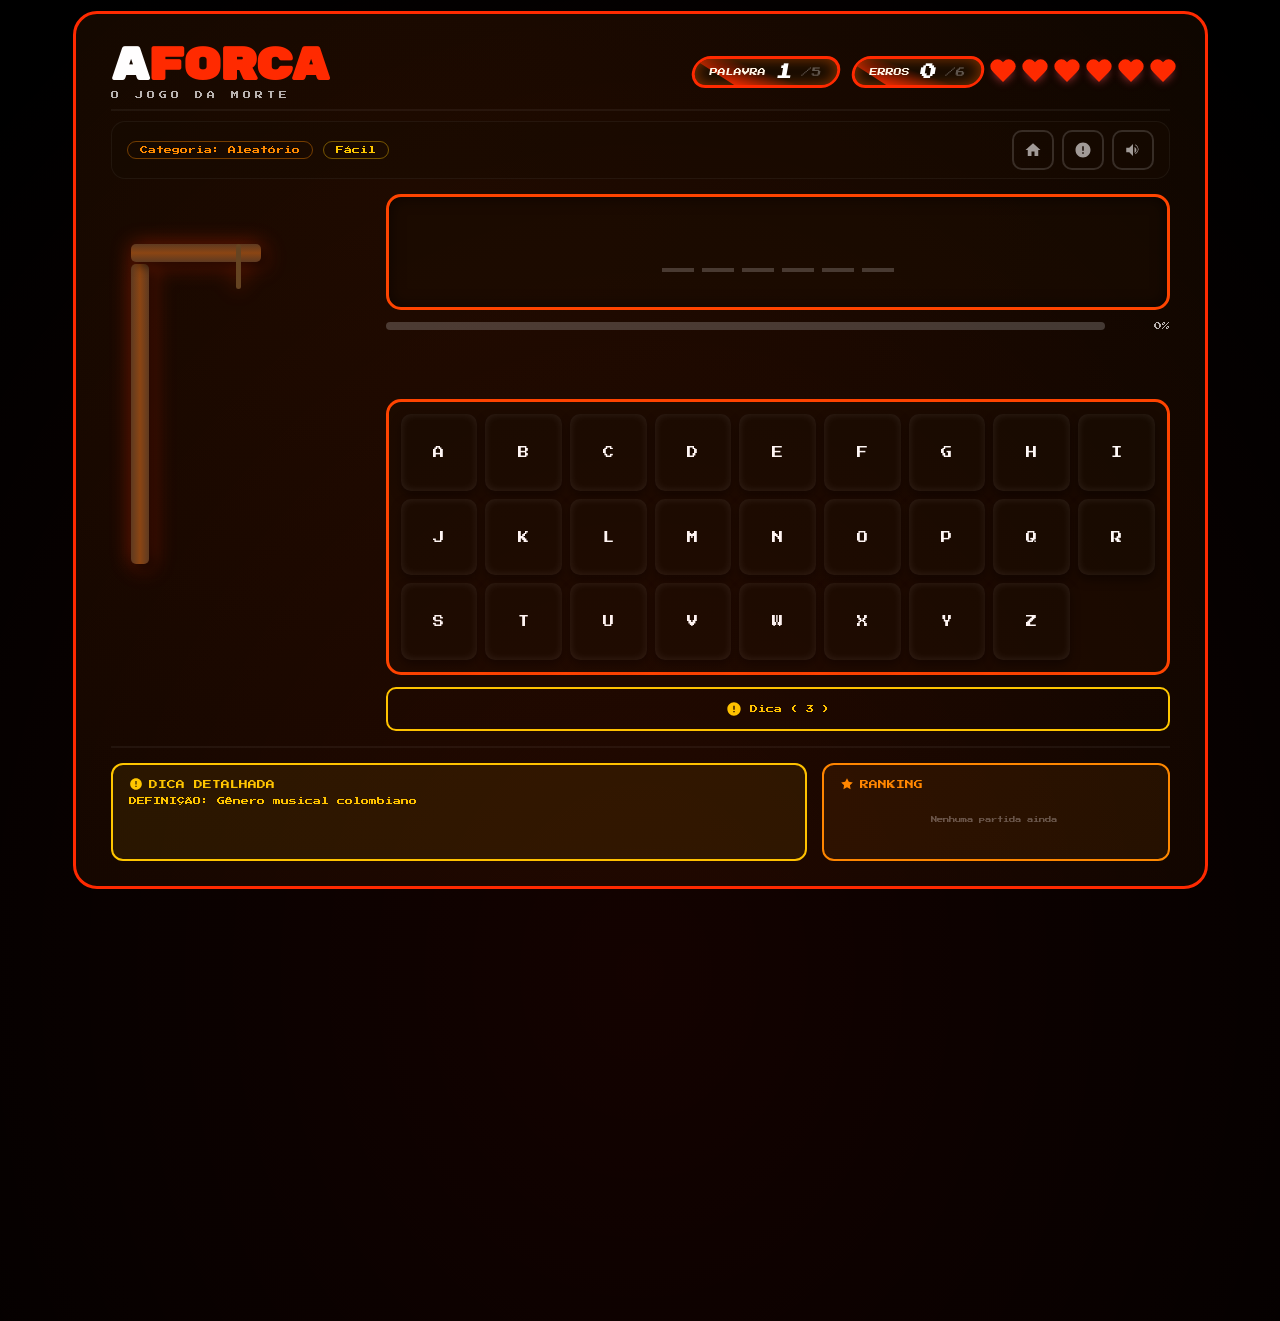
==== GameScreen.html @ 145499ef "organização de código" ====
<!DOCTYPE html>
<html lang="pt-BR">
<head>
  <meta charset="UTF-8" />
  <meta name="viewport" content="width=device-width, initial-scale=1.0, maximum-scale=1.0, user-scalable=no"/>
  <title>A FORCA</title>
  <link href="https://fonts.googleapis.com/css2?family=Rubik+Mono+One&family=Press+Start+2P&display=swap" rel="stylesheet">
  <link rel="icon" type="image/png" href="/assets/carrasco.png">
  <link rel="stylesheet" href="./css/Global.css">
  <link rel="stylesheet" href="./css/GameScreen.css">
</head>
<body>

<div class="fire-background" id="fireBackground">
  <canvas class="fire-canvas" id="fireCanvas"></canvas>
  <div class="pixel-fire-overlay"></div>
</div>

<div class="app" id="appContainer">
  <div class="header-top">
    <div class="header-left">
      <div class="logo-group">
        <h1 class="game-main-title">A<span class="title-accent">FORCA</span></h1>
        <span class="game-subtitle">O JOGO DA MORTE</span>
      </div>
    </div>
    <div class="header-stats">
      <div class="timer" id="timerDisplay">⏱ 30s</div>

      <div class="stat-box">
        <span class="label">Palavra</span>
        <span class="value" id="wordCounter">1</span>
        <span style="font-size:0.6rem;color:rgba(255,255,255,0.3);">/5</span>
      </div>

      <div class="stat-box">
        <span class="label">Erros</span>
        <span class="value" id="wrongGuesses">0</span>
        <span style="font-size:0.6rem;color:rgba(255,255,255,0.3);">/6</span>
      </div>

      <div class="lives" id="heartsContainer">
        <div class="heart"></div>
        <div class="heart"></div>
        <div class="heart"></div>
        <div class="heart"></div>
        <div class="heart"></div>
        <div class="heart"></div>
      </div>

      <span class="lives-counter" id="livesCounter">❤ 6/6</span>
    </div>
  </div>

  <div class="info-bar">
    <div class="category-badge" id="categoryBadge">Categoria: Aleatório</div>
    <div class="difficulty-badge" id="difficultyBadge">Dificuldade: Fácil</div>
    <div class="info-actions">
      <button class="btn-icon btn-home" id="homeBtn" title="Voltar ao início">
        <svg viewBox="0 0 24 24"><path d="M10 20v-6h4v6h5v-8h3L12 3 2 12h3v8z"/></svg>
      </button>
      <button class="btn-icon btn-rules-header" id="rulesHeaderBtn" title="Como Jogar">
        <svg viewBox="0 0 24 24"><path d="M12 2C6.48 2 2 6.48 2 12s4.48 10 10 10 10-4.48 10-10S17.52 2 12 2zm1 15h-2v-2h2v2zm0-4h-2V7h2v6z"/></svg>
      </button>
      <button class="btn-icon btn-mute" id="muteBtn" title="Som">
        <svg viewBox="0 0 24 24"><path d="M3 9v6h4l5 5V4L7 9H3z"/><path d="M16.5 12c0-1.77-1.02-3.29-2.5-4.03v8.05c1.48-.73 2.5-2.25 2.5-4.02z"/><path d="M19.5 12c0-3.35-1.98-6.22-4.5-7.68v1.5c2.04 1.04 3.5 3.14 3.5 5.18s-1.46 4.14-3.5 5.18v1.5c2.52-1.46 4.5-4.33 4.5-7.68z"/></svg>
      </button>
    </div>
  </div>

  <div class="main">
    <div class="hangman-container">
      <div class="gallows">
        <div class="pole"></div>
        <div class="top-beam"></div>
        <div class="rope"></div>
      </div>
      <div class="hangman-figure" id="hangmanFigure">
        <div class="head" id="headPart">
          <div class="face">
            <div class="eye left"></div>
            <div class="eye right"></div>
            <div class="mouth"></div>
          </div>
        </div>
        <div class="body" id="bodyPart"></div>
        <div class="arm left" id="armLeftPart"></div>
        <div class="arm right" id="armRightPart"></div>
        <div class="leg left" id="legLeftPart"></div>
        <div class="leg right" id="legRightPart"></div>
      </div>
    </div>

    <div class="game-panel">
      <div class="word-container">
        <div class="word-display" id="wordDisplay"></div>
      </div>

      <div class="progress-area">
        <div class="progress-bar">
          <div class="progress-fill" id="progressFill"></div>
        </div>
        <span class="progress-text" id="progressText">0%</span>
      </div>

      <div id="message" class="message"></div>

      <div class="keyboard" id="keyboard"></div>

      <div class="bottom-actions">
        <button class="btn-hint" id="hintBtn">
          <svg viewBox="0 0 24 24"><path d="M12 2C6.48 2 2 6.48 2 12s4.48 10 10 10 10-4.48 10-10S17.52 2 12 2zm1 15h-2v-2h2v2zm0-4h-2V7h2v6z"/></svg>
          Dica (<span id="hintCount">3</span>)
        </button>
        <button class="btn-restart" id="restartBtn">
          <svg viewBox="0 0 24 24"><path d="M12 4V1L8 5l4 4V6c3.31 0 6 2.69 6 6s-2.69 6-6 6-6-2.69-6-6H4c0 4.42 3.58 8 8 8s8-3.58 8-8-3.58-8-8-8z"/></svg>
          Jogar Novamente
        </button>
      </div>
    </div>
  </div>

  <div class="game-footer">
    <div class="hint-container">
      <div class="hint-label">
        <svg viewBox="0 0 24 24"><path d="M12 2C6.48 2 2 6.48 2 12s4.48 10 10 10 10-4.48 10-10S17.52 2 12 2zm1 15h-2v-2h2v2zm0-4h-2V7h2v6z"/></svg>
        Dica Detalhada
      </div>
      <div class="hint"><span id="hintText">Carregando...</span></div>
    </div>
    <div class="ranking">
      <div class="ranking-label">
        <svg viewBox="0 0 24 24"><path d="M12 2l3.09 6.26L22 9.27l-5 4.87 1.18 6.88L12 17.77l-6.18 3.25L7 14.14 2 9.27l6.91-1.01L12 2z"/></svg>
        Ranking
      </div>
      <div class="ranking-list" id="rankingList">
        <div class="rank-empty">Nenhuma partida ainda</div>
      </div>
    </div>
  </div>
</div>

<div class="rules-modal-overlay" id="rulesModal" style="display:none;">
  <div class="rules-modal-content">
    <button class="rules-close" id="rulesCloseBtn">✕</button>
    <h2>COMO JOGAR</h2>
    <ul>
      <li><strong>Objetivo:</strong> Descubra a palavra antes de ser enforcado!</li>
      <li><strong>Como jogar:</strong> Clique nas letras para tentar adivinhar.</li>
      <li><strong>Erros:</strong> A cada erro, uma parte do corpo é desenhada na forca.</li>
      <li><strong>Dicas:</strong> Use as dicas para revelar letras aleatórias.</li>
      <li><strong>Dificuldade:</strong> Fácil (6 vidas), Médio (6 vidas), Difícil (3 vidas + 30s).</li>
      <li><strong>Categorias:</strong> Selecione o tema das palavras.</li>
      <li><strong>Boa sorte!</strong></li>
    </ul>
  </div>
</div>

<script src="/js/script.js"></script>

</body>
</html>
---- css/Global.css ----
:root {
  --primary: #ff2a00;
  --secondary: #ff8c00;
  --accent: #ff4500;
  --dark: #120a01;
  --light: #fff5e6;
  --success: #00ff7f;
  --error: #ff0033;
  --warning: #ffcc00;
}

* {
  margin: 0;
  padding: 0;
  box-sizing: border-box;
}

body {
  font-family: 'Press Start 2P', cursive;
  background: #000;
  color: #fff;
  display: flex;
  justify-content: center;
  align-items: center;
  padding: 10px;
  min-height: 100vh;
}

body::-webkit-scrollbar {
  display: none;
}

.fire-background {
  position: fixed;
  top: 0;
  left: 0;
  width: 100%;
  height: 100%;
  background: #000;
  z-index: -2;
  overflow: hidden;
}

.fire-canvas {
  position: absolute;
  top: 0;
  left: 0;
  width: 105%;
  height: 100%;
  image-rendering: pixelated;
  opacity: 0.9;
}

.pixel-fire-overlay {
  position: absolute;
  top: 0;
  left: 0;
  width: 100%;
  height: 100%;
  background: radial-gradient(ellipse at center, rgba(255, 60, 0, 0.2) 0%, rgba(0, 0, 0, 0) 70%);
  z-index: -1;
  animation: fire-flicker 2s infinite alternate;
}

@keyframes fire-flicker {
  0%,
  100% {
    opacity: 0.8;
    transform: scale(1);
  }
  50% {
    opacity: 1;
    transform: scale(1.02);
  }
}

.rules-modal-overlay {
  position: fixed;
  top: 0;
  left: 0;
  width: 100%;
  height: 100%;
  display: none;
  justify-content: center;
  align-items: center;
  z-index: 10000;
  backdrop-filter: blur(5px);
}

.rules-modal-content {
  background: radial-gradient(ellipse at 30% 20%, #1a0a00, #0a0500);
  border: 3px solid var(--secondary);
  border-radius: 20px;
  padding: 30px 20px;
  max-width: 500px;
  width: 90%;
  box-shadow: 0 0 60px rgba(255, 140, 0, 0.3);
  position: relative;
}

.rules-close {
  position: absolute;
  top: 12px;
  right: 18px;
  background: transparent;
  border: none;
  color: rgba(255, 255, 255, 0.6);
  font-size: 1.5rem;
  cursor: pointer;
  transition: all 0.3s;
  font-family: 'Press Start 2P', cursive;
}

.rules-close:hover {
  color: var(--primary);
  transform: rotate(90deg);
}

.rules-modal-content h2 {
  font-family: 'Rubik Mono One', sans-serif;
  font-size: 1.5rem;
  color: var(--secondary);
  text-shadow: 0 0 20px var(--secondary);
  text-align: center;
  margin-bottom: 20px;
}

.rules-modal-content ul {
  list-style: none;
  padding: 0;
  text-align: left;
}

.rules-modal-content ul li {
  font-family: 'Press Start 2P', cursive;
  font-size: 0.5rem;
  color: rgba(255, 255, 255, 0.7);
  padding: 8px 0;
  border-bottom: 1px solid rgba(255, 255, 255, 0.04);
  line-height: 1.6;
}

.rules-modal-content ul li strong {
  color: var(--warning);
}

.toast-notification {
  position: fixed;
  bottom: 30px;
  left: 50%;
  transform: translateX(-50%) translateY(100px);
  background: rgba(20, 10, 0, 0.95);
  border: 2px solid var(--warning);
  border-radius: 14px;
  padding: 14px 28px;
  color: #fff;
  font-family: 'Press Start 2P', cursive;
  font-size: 0.55rem;
  text-align: center;
  box-shadow: 0 0 40px rgba(255, 200, 0, 0.3);
  z-index: 99999;
  opacity: 0;
  transition: all 0.5s cubic-bezier(0.34, 1.56, 0.64, 1);
  max-width: 90%;
  pointer-events: none;
}

.toast-notification.show {
  opacity: 1;
  transform: translateX(-50%) translateY(0);
}

.toast-notification .toast-icon {
  font-size: 1.2rem;
  margin-right: 10px;
}

.toast-notification .toast-close {
  position: absolute;
  top: 8px;
  right: 12px;
  background: transparent;
  border: none;
  color: rgba(255, 255, 255, 0.3);
  font-size: 1rem;
  cursor: pointer;
  pointer-events: all;
}

.toast-notification .toast-close:hover {
  color: #fff;
}

@media (min-width: 769px) {
  body {
    overflow: hidden;
    height: 100vh;
  }
}

@media (max-width: 768px) {
  body {
    padding: 0;
    display: block;
    min-height: 100dvh;
    overflow: hidden;
  }
  .fire-background,
  .fire-canvas,
  .pixel-fire-overlay {
    display: none !important;
  }
}

@media (max-width: 600px) {
  .rules-modal-content {
    padding: 25px;
  }
  .rules-modal-content h2 {
    font-size: 1.2rem;
  }
  .rules-modal-content ul li {
    font-size: 0.5rem;
    padding: 6px 0;
  }
}
---- css/GameScreen.css ----
.fire-background {
  display: none;
}

.fire-background.active {
  display: block;
}

.shake-screen {
  animation: screen-shake 0.5s ease;
}

@keyframes screen-shake {
  0%,
  100% {
    transform: translateX(0) translateY(0);
  }
  10% {
    transform: translateX(-10px) translateY(-5px);
  }
  20% {
    transform: translateX(10px) translateY(5px);
  }
  30% {
    transform: translateX(-10px) translateY(-5px);
  }
  40% {
    transform: translateX(10px) translateY(5px);
  }
  50% {
    transform: translateX(-5px) translateY(-3px);
  }
  60% {
    transform: translateX(5px) translateY(3px);
  }
  70% {
    transform: translateX(-5px) translateY(-3px);
  }
  80% {
    transform: translateX(5px) translateY(3px);
  }
  90% {
    transform: translateX(-3px) translateY(-2px);
  }
}

.confetti-container {
  position: fixed;
  top: 0;
  left: 0;
  width: 100%;
  height: 100%;
  pointer-events: none;
  z-index: 9998;
  overflow: hidden;
}

.confetti-piece {
  position: absolute;
  width: 10px;
  height: 10px;
  top: -20px;
  animation: confetti-fall linear forwards;
}

@keyframes confetti-fall {
  0% {
    transform: translateY(0) rotate(0deg);
    opacity: 1;
  }
  100% {
    transform: translateY(110vh) rotate(720deg);
    opacity: 0;
  }
}

.app {
  width: 100%;
  max-width: 1135px;
  background: radial-gradient(ellipse at 30% 20%, #1a0a00, #0a0500);
  border-radius: 24px;
  padding: 30px 35px 25px;
  border: 3px solid var(--primary);
  backdrop-filter: blur(2px);
  z-index: 10;
  transition: all 0.3s;
  position: relative;
}

.app::before {
  content: '';
  position: absolute;
  top: -50%;
  left: -50%;
  width: 200%;
  height: 200%;
  background: radial-gradient(ellipse at 50% 80%, rgba(255, 30, 0, 0.08) 0%, transparent 60%);
  pointer-events: none;
}

.header-top {
  display: flex;
  justify-content: space-between;
  align-items: center;
  padding-bottom: 10px;
  border-bottom: 2px solid rgba(255, 255, 255, 0.05);
}

.header-left {
  display: flex;
  align-items: center;
}

.logo-group {
  display: flex;
  flex-direction: column;
  align-items: flex-start;
}

.game-main-title {
  font-family: 'Rubik Mono One', sans-serif;
  font-size: 2.8rem;
  color: #fff;
  letter-spacing: -2px;
  line-height: 1;
}

.game-main-title .title-accent {
  color: var(--primary);
}

.game-subtitle {
  font-family: 'Press Start 2P', cursive;
  font-size: 0.5rem;
  color: rgba(255, 255, 255, 0.7);
  letter-spacing: 4px;
  margin-top: 2px;
}

.header-stats {
  display: flex;
  align-items: center;
  gap: 12px;
  flex-wrap: wrap;
}

.stat-box {
  background: var(--dark);
  padding: 5px 15px;
  border-radius: 50px;
  display: flex;
  align-items: center;
  gap: 8px;
  border: 3px solid var(--primary);
  box-shadow: inset 0 0 15px rgba(255, 100, 0, 0.5);
  transform: skew(-10deg);
  position: relative;
  overflow: hidden;
}

.stat-box::before {
  content: '';
  position: absolute;
  top: -50%;
  left: -50%;
  width: 200%;
  height: 200%;
  background: linear-gradient(to bottom right, transparent, transparent, transparent, var(--primary), transparent);
  transform: rotate(30deg);
  animation: shine 2s infinite;
}

@keyframes shine {
  0% {
    left: -50%;
  }
  100% {
    left: 150%;
  }
}

.stat-box .label {
  font-size: 0.5rem;
  color: var(--light);
  text-transform: uppercase;
  z-index: 1;
}

.stat-box .value {
  font-size: 1rem;
  color: #fff;
  font-weight: 700;
  min-width: 20px;
  text-align: center;
  z-index: 1;
}

.lives {
  display: flex;
  gap: 18px;
}

.heart {
  width: 14px;
  height: 14px;
  background: var(--primary);
  transform: rotate(-45deg);
  box-shadow: 0 0 10px rgba(255, 71, 87, 0.7);
  animation: heartbeat 1.5s infinite;
  transition: all 0.3s;
  position: relative;
}

.heart.lost {
  animation: none;
  filter: grayscale(1) brightness(0.35);
  box-shadow: none;
  transform: rotate(-45deg) scale(0.7);
}

.heart::before,
.heart::after {
  content: "";
  position: absolute;
  width: 14px;
  height: 14px;
  background: inherit;
  border-radius: 50%;
  transition: all 0.3s;
}

.heart::before {
  top: -8px;
  left: 0;
}

.heart::after {
  left: 8px;
  top: 0;
}

@keyframes heartbeat {
  0% {
    transform: scale(1) rotate(-45deg);
  }
  25% {
    transform: scale(1.1) rotate(-45deg);
  }
  50% {
    transform: scale(1.2) rotate(-45deg);
  }
  75% {
    transform: scale(1.1) rotate(-45deg);
  }
  100% {
    transform: scale(1) rotate(-45deg);
  }
}

.lives-counter {
  display: none;
  font-family: 'Press Start 2P', cursive;
  font-size: 0.7rem;
  color: var(--primary);
  padding: 5px 12px;
  border: 2px solid var(--primary);
  border-radius: 50px;
  background: rgba(255, 42, 0, 0.1);
  text-shadow: 0 0 10px var(--primary);
}

.timer {
  padding: 5px 12px;
  border-radius: 50px;
  border: 2px solid var(--warning);
  font-size: 0.7rem;
  color: var(--warning);
  min-width: 60px;
  text-align: center;
  display: none;
  background: rgba(255, 200, 0, 0.05);
}

.timer.active {
  display: block;
  animation: timer-pulse 1s infinite alternate;
}

.timer.warning {
  color: var(--error);
  border-color: var(--error);
  animation: timer-pulse 0.3s infinite alternate;
}

@keyframes timer-pulse {
  0% {
    opacity: 0.7;
    transform: scale(1);
  }
  100% {
    opacity: 1;
    transform: scale(1.05);
  }
}

.info-bar {
  display: flex;
  align-items: center;
  justify-content: space-between;
  gap: 10px;
  background: rgba(20, 10, 0, 0.6);
  border-radius: 14px;
  border: 1px solid rgba(255, 255, 255, 0.05);
  flex-wrap: wrap;
  padding: 8px 15px;
  margin-top: 10px;
}

.category-badge {
  font-size: 0.5rem;
  color: var(--secondary);
  padding: 4px 12px;
  border-radius: 20px;
  border: 1px solid rgba(255, 140, 0, 0.4);
  display: inline-block;
}

.difficulty-badge {
  font-size: 0.5rem;
  color: var(--warning);
  padding: 4px 12px;
  border-radius: 20px;
  border: 1px solid rgba(255, 200, 0, 0.4);
  display: inline-block;
}

.info-actions {
  display: flex;
  align-items: center;
  gap: 8px;
  margin-left: auto;
}

.btn-icon {
  background: transparent;
  border: 2px solid rgba(255, 255, 255, 0.15);
  border-radius: 10px;
  color: rgba(255, 255, 255, 0.6);
  padding: 8px 10px;
  cursor: pointer;
  transition: all 0.3s;
  display: flex;
  align-items: center;
  justify-content: center;
  font-family: 'Press Start 2P', cursive;
  font-size: 0.5rem;
  gap: 6px;
  min-width: 40px;
  height: 40px;
}

.btn-icon:hover {
  border-color: var(--secondary);
  color: #fff;
  background: rgba(255, 140, 0, 0.05);
}

.btn-icon svg {
  width: 18px;
  height: 18px;
  fill: currentColor;
}

.btn-home:hover {
  border-color: var(--primary);
  color: var(--primary);
  background: rgba(255, 42, 0, 0.05);
}

.btn-mute:hover {
  border-color: var(--secondary);
  color: var(--secondary);
  background: rgba(255, 140, 0, 0.05);
}

.btn-rules-header:hover {
  border-color: var(--warning);
  color: var(--warning);
  background: rgba(255, 200, 0, 0.05);
}

.main {
  display: grid;
  grid-template-columns: 250px 1fr;
  gap: 25px;
  margin-top: 15px;
}

.hangman-container {
  width: 100%;
  height: 400px;
  position: relative;
  filter: drop-shadow(0 0 10px rgba(255, 50, 0, 0.4));
}

.gallows {
  position: absolute;
  width: 100%;
  height: 100%;
}

.pole {
  position: absolute;
  width: 18px;
  height: 300px;
  bottom: 30px;
  left: 20px;
  border-radius: 5px;
  box-shadow: 5px 5px 10px rgba(0, 0, 0, 0.5);
  background: linear-gradient(to right, #5e3a21, #8b4513, #5e3a21);
  z-index: 1;
}

.top-beam {
  position: absolute;
  width: 130px;
  height: 18px;
  top: 50px;
  left: 20px;
  border-radius: 5px;
  box-shadow: 5px 5px 10px rgba(0, 0, 0, 0.5);
  background: linear-gradient(to bottom, #5e3a21, #8b4513, #5e3a21);
  z-index: 1;
}

.rope {
  position: absolute;
  width: 5px;
  height: 45px;
  background: #654321;
  top: 50px;
  left: 125px;
  border-radius: 3px;
  z-index: 2;
  animation: rope-swing 3s infinite ease-in-out;
}

@keyframes rope-swing {
  0%,
  100% {
    transform: rotate(-2deg);
  }
  50% {
    transform: rotate(2deg);
  }
}

.hangman-figure {
  position: absolute;
  top: 95px;
  left: 155px;
  transform-origin: top center;
  transition: all 0.3s ease;
  z-index: 10;
}

.head {
  width: 55px;
  height: 55px;
  border-radius: 50%;
  position: relative;
  left: -50px;
  border: 4px solid #2a1a0f;
  box-shadow: inset -15px -15px 30px rgba(0, 0, 0, 0.4), 0 5px 15px rgba(0, 0, 0, 0.7);
  background: radial-gradient(circle at 30% 30%, #ffdbac, #e8c9a7, #d9b89b);
  z-index: 5;
  display: none;
}

.head.visible {
  display: block;
}

.eye {
  width: 12px;
  height: 12px;
  background: var(--dark);
  border-radius: 50%;
  position: absolute;
  top: 14px;
  box-shadow: inset -2px -2px 5px rgba(255, 255, 255, 0.2);
}

.eye.left {
  left: 10px;
}

.eye.right {
  right: 10px;
}

.mouth {
  width: 35px;
  height: 13px;
  border-bottom: 4px solid var(--dark);
  border-radius: 0 0 50% 50%;
  position: absolute;
  bottom: 12px;
  left: 50%;
  transform: translateX(-50%);
}

.mouth.dead {
  border-bottom: none;
  border-top: 4px solid var(--dark);
  border-radius: 50% 50% 0 0;
  height: 10px;
}

.body {
  width: 55px;
  height: 110px;
  position: absolute;
  left: -50px;
  border-radius: 25px 25px 15px 15px;
  border: 4px solid #2a1a0f;
  box-shadow: inset -15px -15px 30px rgba(0, 0, 0, 0.4), 0 5px 15px rgba(0, 0, 0, 0.7);
  background: linear-gradient(to bottom, #4682b4, #5f9ea0, #4682b4);
  z-index: 4;
  display: none;
}

.body.visible {
  display: block;
}

.arm {
  width: 55px;
  height: 22px;
  position: absolute;
  border: 4px solid #2a1a0f;
  border-radius: 15px;
  box-shadow: inset -10px -10px 20px rgba(0, 0, 0, 0.4), 0 5px 15px rgba(0, 0, 0, 0.7);
  background: linear-gradient(to right, #ffdbac, #e8c9a7, #ffdbac);
  z-index: 3;
  display: none;
}

.arm.visible {
  display: block;
}

.arm.left {
  left: -100px;
  transform: rotate(30deg);
  transform-origin: right center;
  animation: arm-swing-left 3s infinite ease-in-out;
}

@keyframes arm-swing-left {
  0%,
  100% {
    transform: rotate(30deg);
  }
  50% {
    transform: rotate(45deg);
  }
}

.arm.right {
  left: 0px;
  transform: rotate(-30deg);
  transform-origin: left center;
  animation: arm-swing-right 3s infinite ease-in-out;
}

@keyframes arm-swing-right {
  0%,
  100% {
    transform: rotate(-30deg);
  }
  50% {
    transform: rotate(-45deg);
  }
}

.leg {
  width: 22px;
  height: 80px;
  background: #1e90ff;
  position: absolute;
  border: 4px solid #2a1a0f;
  border-radius: 0 0 15px 15px;
  top: 155px;
  box-shadow: inset -10px -10px 20px rgba(0, 0, 0, 0.4), 0 5px 15px rgba(0, 0, 0, 0.7);
  z-index: 2;
  display: none;
}

.leg.visible {
  display: block;
}

.leg.left {
  left: -55px;
  transform: rotate(5deg);
}

.leg.right {
  left: -18px;
  transform: rotate(-5deg);
}

.game-panel {
  display: flex;
  flex-direction: column;
  gap: 12px;
}

.word-container {
  padding: 20px;
  background: rgba(20, 10, 0, 0.8);
  border-radius: 15px;
  border: 3px solid var(--accent);
  box-shadow: inset 0 0 15px rgba(0, 0, 0, 0.7);
  overflow-x: auto;
}

.word-display {
  display: flex;
  justify-content: center;
  align-items: center;
  text-transform: uppercase;
  font-size: 2rem;
  gap: 8px;
  min-height: 70px;
  flex-wrap: wrap;
}

.word-display .letter {
  display: inline-block;
  border-bottom: 4px solid rgba(255, 255, 255, 0.2);
  padding-bottom: 4px;
  min-width: 28px;
  text-align: center;
  transition: all 0.3s;
}

.word-display .letter.revealed {
  border-bottom-color: var(--primary);
  color: #fff;
}

.progress-area {
  display: flex;
  align-items: center;
  gap: 15px;
}

.progress-bar {
  flex: 1;
  height: 8px;
  background: rgba(255, 255, 255, 0.2);
  border-radius: 10px;
  overflow: hidden;
  position: relative;
}

.progress-fill {
  height: 100%;
  background: linear-gradient(to right, var(--primary), var(--secondary), var(--warning));
  border-radius: 10px;
  transition: width 0.5s ease;
  width: 0%;
  box-shadow: 0 0 20px rgba(255, 100, 0, 0.5);
}

.progress-text {
  font-size: 0.5rem;
  color: rgba(255, 255, 255, 0.7);
  min-width: 50px;
  text-align: right;
}

.message {
  font-size: 0.7rem;
  padding: 10px;
  border-radius: 12px;
  text-align: center;
  opacity: 0;
  transition: all 0.5s ease;
  text-transform: uppercase;
  letter-spacing: 2px;
  min-height: 45px;
  display: flex;
  align-items: center;
  justify-content: center;
}

.message.show {
  opacity: 1;
}

.message.success {
  color: var(--success);
  background: rgba(0, 20, 0, 0.8);
  border: 2px solid var(--success);
  text-shadow: 0 0 10px var(--success);
}

.message.error {
  color: var(--error);
  background: rgba(20, 0, 0, 0.8);
  border: 2px solid var(--error);
  text-shadow: 0 0 10px var(--error);
}

.message.info {
  color: var(--warning);
  background: rgba(20, 20, 0, 0.8);
  border: 2px solid var(--warning);
  text-shadow: 0 0 10px var(--warning);
}

.message.timer {
  color: var(--error);
  background: rgba(255, 0, 50, 0.15);
  border: 2px solid var(--error);
  animation: timer-pulse 0.3s infinite alternate;
}

.keyboard {
  display: grid;
  grid-template-columns: repeat(9, 1fr);
  gap: 8px;
  padding: 12px;
  background: rgba(20, 10, 0, 0.8);
  border-radius: 15px;
  border: 3px solid var(--accent);
}

.key-btn {
  aspect-ratio: 1;
  background: var(--dark);
  color: #fff;
  border: none;
  border-radius: 10px;
  font-family: 'Press Start 2P', cursive;
  font-size: 0.7rem;
  cursor: pointer;
  box-shadow: 0 5px 10px rgba(0, 0, 0, 0.5), inset 0 0 8px rgba(255, 255, 255, 0.1);
  transition: all 0.3s;
  text-transform: uppercase;
}

.key-btn:hover:not(:disabled) {
  background: var(--primary);
  transform: translateY(-3px) scale(1.05);
  box-shadow: 0 10px 20px rgba(0, 0, 0, 0.6);
}

.key-btn:disabled {
  opacity: 0.3;
  cursor: not-allowed;
  transform: none !important;
}

.key-btn.correct {
  background: var(--success);
  color: #000;
  box-shadow: 0 0 15px var(--success);
}

.key-btn.wrong {
  background: var(--error);
  box-shadow: 0 0 15px var(--error);
  animation: shake 0.5s;
}

@keyframes shake {
  0%,
  100% {
    transform: translateX(0);
  }
  25% {
    transform: translateX(-8px);
  }
  75% {
    transform: translateX(8px);
  }
}

.bottom-actions {
  display: flex;
  gap: 10px;
  flex-wrap: wrap;
}

.btn-hint {
  padding: 12px 20px;
  background: transparent;
  border: 2px solid var(--warning);
  color: var(--warning);
  border-radius: 10px;
  font-family: 'Press Start 2P', cursive;
  font-size: 0.5rem;
  cursor: pointer;
  transition: all 0.3s;
  flex: 1;
  display: flex;
  align-items: center;
  justify-content: center;
  gap: 8px;
}

.btn-hint:hover:not(:disabled) {
  background: var(--warning);
  color: #000;
  box-shadow: 0 0 20px var(--warning);
}

.btn-hint:disabled {
  opacity: 0.3;
  cursor: not-allowed;
}

.btn-hint svg {
  width: 16px;
  height: 16px;
  fill: currentColor;
}

.btn-restart {
  padding: 12px 20px;
  background: linear-gradient(to right, var(--accent), var(--primary));
  color: #fff;
  border: none;
  border-radius: 10px;
  font-family: 'Press Start 2P', cursive;
  font-size: 0.5rem;
  cursor: pointer;
  transition: all 0.3s;
  flex: 1;
  display: none;
  align-items: center;
  justify-content: center;
  gap: 8px;
}

.btn-restart.show {
  display: flex;
}

.btn-restart:hover {
  transform: scale(1.05);
  box-shadow: 0 0 30px rgba(255, 69, 0, 0.7);
}

.btn-restart svg {
  width: 16px;
  height: 16px;
  fill: currentColor;
  animation: spin 1.5s infinite linear;
}

@keyframes spin {
  0% {
    transform: rotate(0deg);
  }
  100% {
    transform: rotate(360deg);
  }
}

.game-footer {
  display: grid;
  grid-template-columns: 2fr 1fr;
  gap: 15px;
  margin-top: 15px;
  padding-top: 15px;
  border-top: 2px solid rgba(255, 255, 255, 0.05);
}

.hint-container {
  padding: 12px 16px;
  border-radius: 12px;
  border: 2px solid var(--warning);
  background: rgba(255, 200, 0, 0.08);
}

.hint-label {
  font-size: 0.55rem;
  color: var(--warning);
  text-transform: uppercase;
  margin-bottom: 4px;
  display: flex;
  align-items: center;
  gap: 6px;
}

.hint-label svg {
  width: 14px;
  height: 14px;
  fill: var(--warning);
}

.hint {
  font-size: 0.5rem;
  color: var(--light);
  line-height: 1.6;
}

.hint span {
  color: var(--warning);
}

.ranking {
  padding: 12px 16px;
  border-radius: 12px;
  border: 2px solid var(--secondary);
  background: rgba(255, 140, 0, 0.08);
  max-height: 200px;
  display: flex;
  flex-direction: column;
}

.ranking-label {
  font-size: 0.55rem;
  color: var(--secondary);
  text-transform: uppercase;
  margin-bottom: 4px;
  display: flex;
  align-items: center;
  gap: 6px;
  flex-shrink: 0;
}

.ranking-label svg {
  width: 14px;
  height: 14px;
  fill: var(--secondary);
}

.ranking-list {
  font-size: 0.5rem;
  color: rgba(255, 255, 255, 0.8);
  line-height: 1.8;
  overflow-y: auto;
  overflow-x: hidden;
  flex: 1;
  max-height: 75px;
  padding-right: 4px;
}

.ranking-list::-webkit-scrollbar {
  width: 4px;
}

.ranking-list::-webkit-scrollbar-track {
  background: rgba(255, 255, 255, 0.05);
  border-radius: 10px;
}

.ranking-list::-webkit-scrollbar-thumb {
  background: var(--secondary);
  border-radius: 10px;
}

.ranking-list::-webkit-scrollbar-thumb:hover {
  background: var(--primary);
}

.ranking-list .rank-item {
  display: flex;
  justify-content: space-between;
  padding: 4px 0;
  border-bottom: 1px solid rgba(255, 255, 255, 0.05);
  gap: 8px;
  align-items: center;
}

.ranking-list .rank-item .pos {
  color: var(--secondary);
  min-width: 25px;
  font-size: 0.55rem;
}

.ranking-list .rank-item .score {
  color: var(--warning);
  font-weight: bold;
}

.ranking-list .rank-item .date {
  font-size: 0.5rem;
  color: rgba(255, 255, 255, 0.7);
  margin-left: auto;
}

.rank-empty {
  color: rgba(255, 255, 255, 0.3);
  font-size: 0.4rem;
  text-align: center;
  padding: 20px 0;
}

@media (max-width: 900px) {
  .main {
    grid-template-columns: 1fr;
    gap: 15px;
  }
  .hangman-container {
    height: 300px;
  }
  .keyboard {
    grid-template-columns: repeat(7, 1fr);
  }
  .game-footer {
    grid-template-columns: 1fr;
  }
  .header-top {
    flex-wrap: wrap;
    gap: 10px;
  }
  .header-stats {
    flex-wrap: wrap;
    justify-content: flex-end;
  }
  .info-bar {
    flex-wrap: wrap;
    justify-content: center;
  }
  .info-actions {
    margin-left: 0;
  }
}

@media (max-width: 768px) {
  body {
    overflow: hidden;
    height: 100dvh;
  }
  .app {
    max-width: 100%;
    width: 100%;
    min-height: 100dvh;
    border-radius: 0;
    border: none;
    padding: 12px 14px;
    display: flex;
    flex-direction: column;
    overflow-y: auto;
  }
}

@media (max-width: 600px) {
  .app {
    padding: 10px;
  }
  .header-top {
    flex-direction: column;
    align-items: center;
    gap: 10px;
    padding-bottom: 8px;
  }
  .header-left {
    justify-content: center;
  }
  .logo-group {
    align-items: center;
  }
  .header-stats {
    display: grid;
    grid-template-columns: 1fr 1fr;
    gap: 8px;
    width: 100%;
  }
  .header-stats .stat-box {
    width: 100%;
    justify-content: center;
  }
  .header-stats .timer {
    display: none;
  }
  .header-stats .timer.active {
    display: flex;
    align-items: center;
    justify-content: center;
    width: 100%;
  }
  .header-stats .lives-counter {
    display: flex;
    align-items: center;
    justify-content: center;
    width: 100%;
  }
  .game-main-title {
    font-size: 2rem;
  }
  .game-subtitle {
    font-size: 0.4rem;
  }
  .lives {
    display: none !important;
  }
  .hangman-container {
    height: 230px;
  }
  .pole {
    height: 165px;
    bottom: 30px;
  }
  .top-beam {
    top: 50px;
    width: 110px;
  }
  .rope {
    top: 50px;
    left: 105px;
    height: 35px;
  }
  .hangman-figure {
    transform: scale(0.7);
    top: 75px;
    left: 130px;
  }
  .word-display {
    font-size: 1.4rem;
    gap: 5px;
  }
  .word-display .letter {
    min-width: 22px;
    border-bottom-width: 3px;
  }
  .keyboard {
    grid-template-columns: repeat(6, 1fr);
    gap: 5px;
    padding: 8px;
  }
  .key-btn {
    font-size: 0.5rem;
    border-radius: 6px;
  }
  .bottom-actions {
    flex-direction: column;
  }
  .btn-icon {
    padding: 6px 8px;
    min-width: 35px;
    height: 35px;
  }
  .btn-icon svg {
    width: 16px;
    height: 16px;
  }
  .timer {
    font-size: 0.5rem;
    padding: 3px 10px;
  }
  .info-bar {
    align-items: center;
    gap: 8px;
    padding: 8px 12px;
  }
  .info-actions {
    width: 100%;
    justify-content: center;
  }
}

@media (max-width: 400px) {
  .game-main-title {
    font-size: 2rem;
  }
  .hangman-figure {
    transform: scale(0.5);
    top: 65px;
    left: 110px;
  }
  .word-display {
    font-size: 1rem;
    gap: 3px;
  }
  .word-display .letter {
    min-width: 16px;
    border-bottom-width: 2px;
  }
  .keyboard {
    grid-template-columns: repeat(5, 1fr);
    gap: 4px;
  }
  .key-btn {
    font-size: 0.4rem;
    border-radius: 4px;
  }
  .stat-box .label {
    font-size: 0.4rem;
  }
  .stat-box .value {
    font-size: 0.7rem;
  }
  .lives-counter {
    font-size: 0.55rem;
    padding: 4px 8px;
  }
}

@media (max-height: 500px) and (orientation: landscape) {
  .app {
    padding: 12px 20px;
  }
  .hangman-container {
    height: 180px;
  }
  .hangman-figure {
    transform: scale(0.45);
    top: 50px;
    left: 90px;
  }
  .main {
    grid-template-columns: 180px 1fr;
    gap: 10px;
  }
  .word-display {
    font-size: 1rem;
    min-height: 40px;
  }
  .keyboard {
    grid-template-columns: repeat(9, 1fr);
    gap: 4px;
    padding: 5px;
  }
  .key-btn {
    font-size: 0.4rem;
    border-radius: 4px;
  }
  .header-top {
    flex-direction: row;
    gap: 8px;
    margin-bottom: 8px;
    padding-bottom: 8px;
  }
  .game-main-title {
    font-size: 1.5rem;
  }
  .game-subtitle {
    font-size: 0.35rem;
  }
  .header-stats {
    gap: 6px;
  }
  .stat-box {
    padding: 3px 10px;
  }
  .stat-box .label {
    font-size: 0.35rem;
  }
  .stat-box .value {
    font-size: 0.6rem;
  }
  .lives {
    gap: 3px;
  }
  .heart {
    width: 8px;
    height: 8px;
  }
  .heart::before,
  .heart::after {
    width: 8px;
    height: 8px;
  }
  .heart::before {
    top: -5px;
  }
  .heart::after {
    left: 5px;
  }
  .game-footer {
    grid-template-columns: 1fr;
    margin-top: 8px;
    padding-top: 8px;
  }
  .btn-icon {
    padding: 4px 6px;
    min-width: 30px;
    height: 30px;
  }
  .btn-icon svg {
    width: 14px;
    height: 14px;
  }
  .info-bar {
    padding: 5px 10px;
    margin-top: 6px;
  }
  .category-badge,
  .difficulty-badge {
    font-size: 0.4rem;
    padding: 2px 8px;
  }
  .info-actions {
    gap: 4px;
  }
  .bottom-actions {
    flex-direction: row;
  }
  .btn-hint,
  .btn-restart {
    padding: 6px 12px;
    font-size: 0.4rem;
  }
}
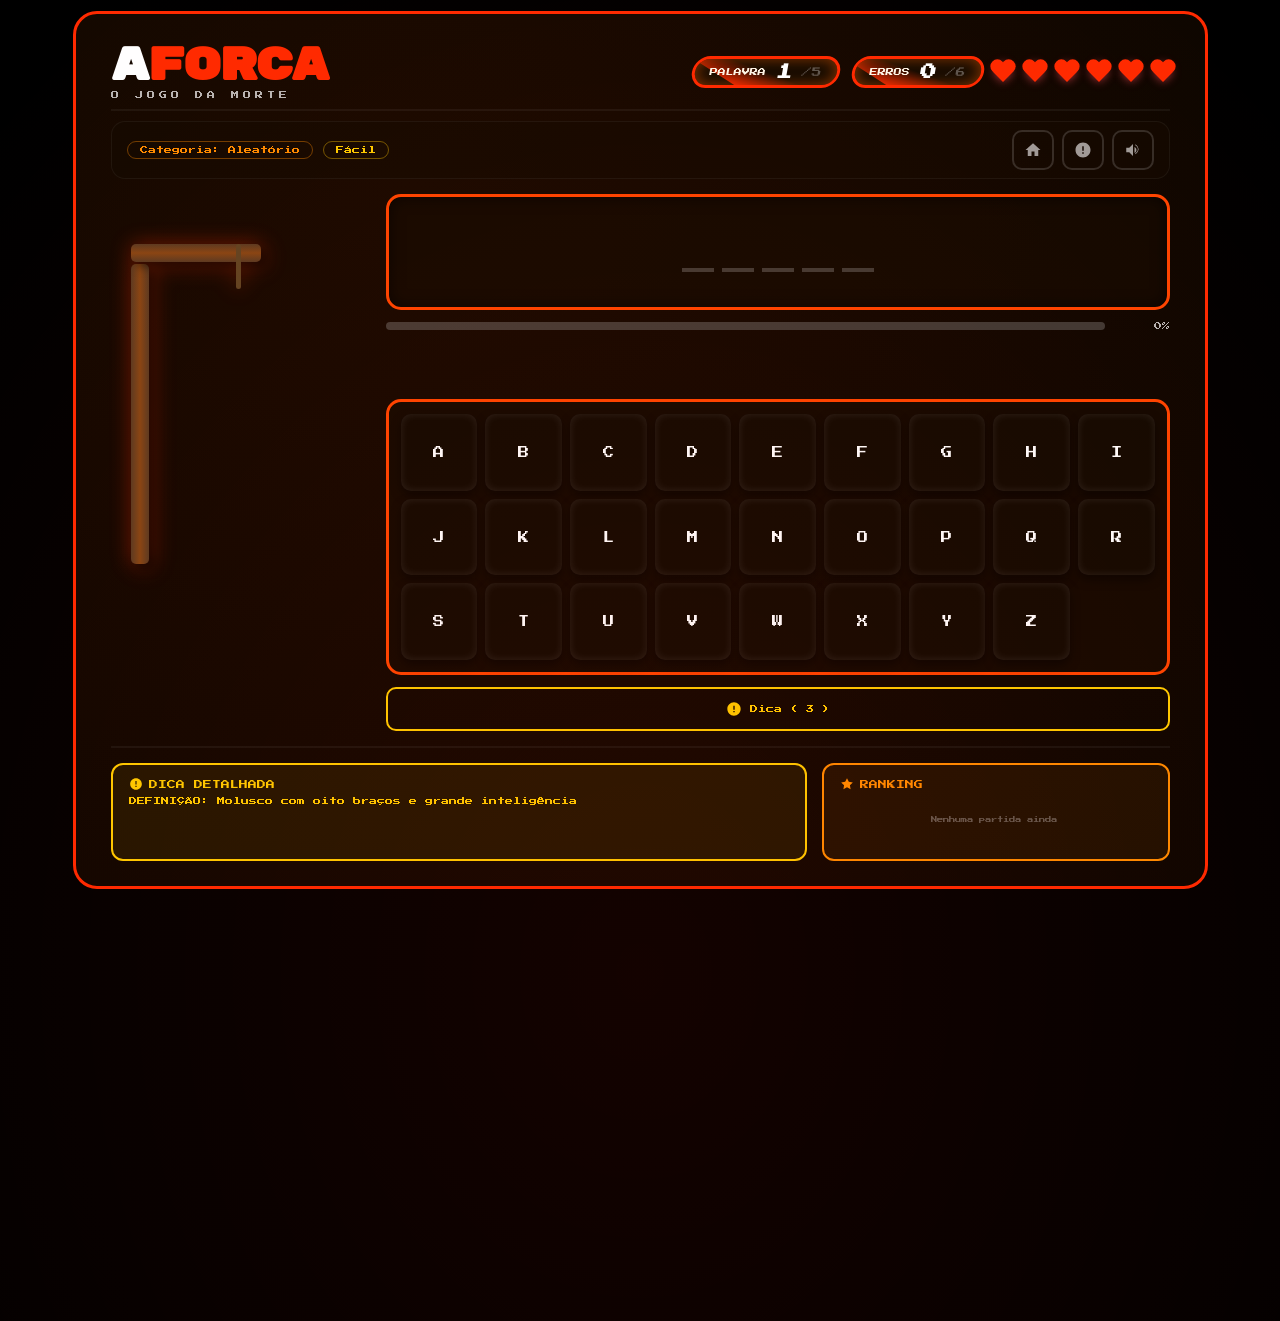
==== commit 18edbe30: "organização de código" ====
--- a/GameScreen.html
+++ b/GameScreen.html
@@ -5,7 +5,7 @@
   <meta name="viewport" content="width=device-width, initial-scale=1.0, maximum-scale=1.0, user-scalable=no"/>
   <title>A FORCA</title>
   <link href="https://fonts.googleapis.com/css2?family=Rubik+Mono+One&family=Press+Start+2P&display=swap" rel="stylesheet">
-  <link rel="icon" type="image/png" href="/assets/carrasco.png">
+  <link rel="icon" type="image/png" href="assets/carrasco.png">
   <link rel="stylesheet" href="./css/Global.css">
   <link rel="stylesheet" href="./css/GameScreen.css">
 </head>
@@ -156,7 +156,7 @@
   </div>
 </div>
 
-<script src="/js/script.js"></script>
+<script src="js/script.js"></script>
 
 </body>
 </html>
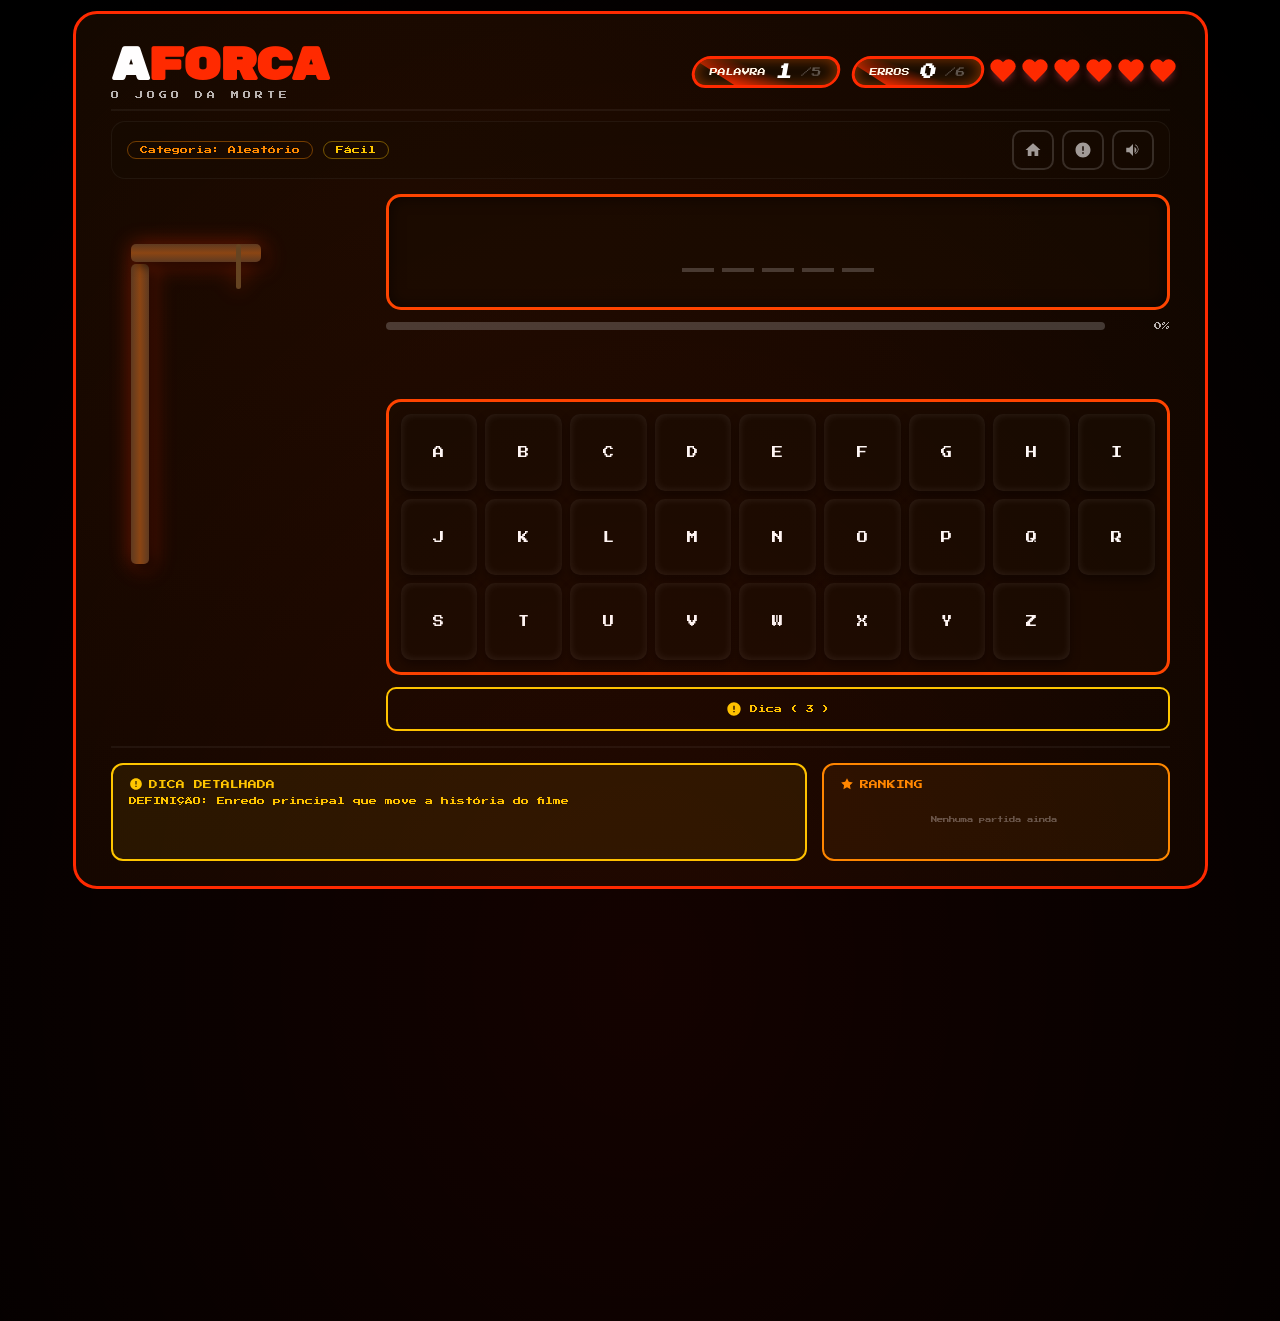
==== commit 5a9cdfa3: "nova identidade visual" ====
--- a/GameScreen.html
+++ b/GameScreen.html
@@ -5,7 +5,7 @@
   <meta name="viewport" content="width=device-width, initial-scale=1.0, maximum-scale=1.0, user-scalable=no"/>
   <title>A FORCA</title>
   <link href="https://fonts.googleapis.com/css2?family=Rubik+Mono+One&family=Press+Start+2P&display=swap" rel="stylesheet">
-  <link rel="icon" type="image/png" href="assets/carrasco.png">
+    <link rel="icon" type="image/svg+xml" href="assets/favicon.svg">
   <link rel="stylesheet" href="./css/Global.css">
   <link rel="stylesheet" href="./css/GameScreen.css">
 </head>
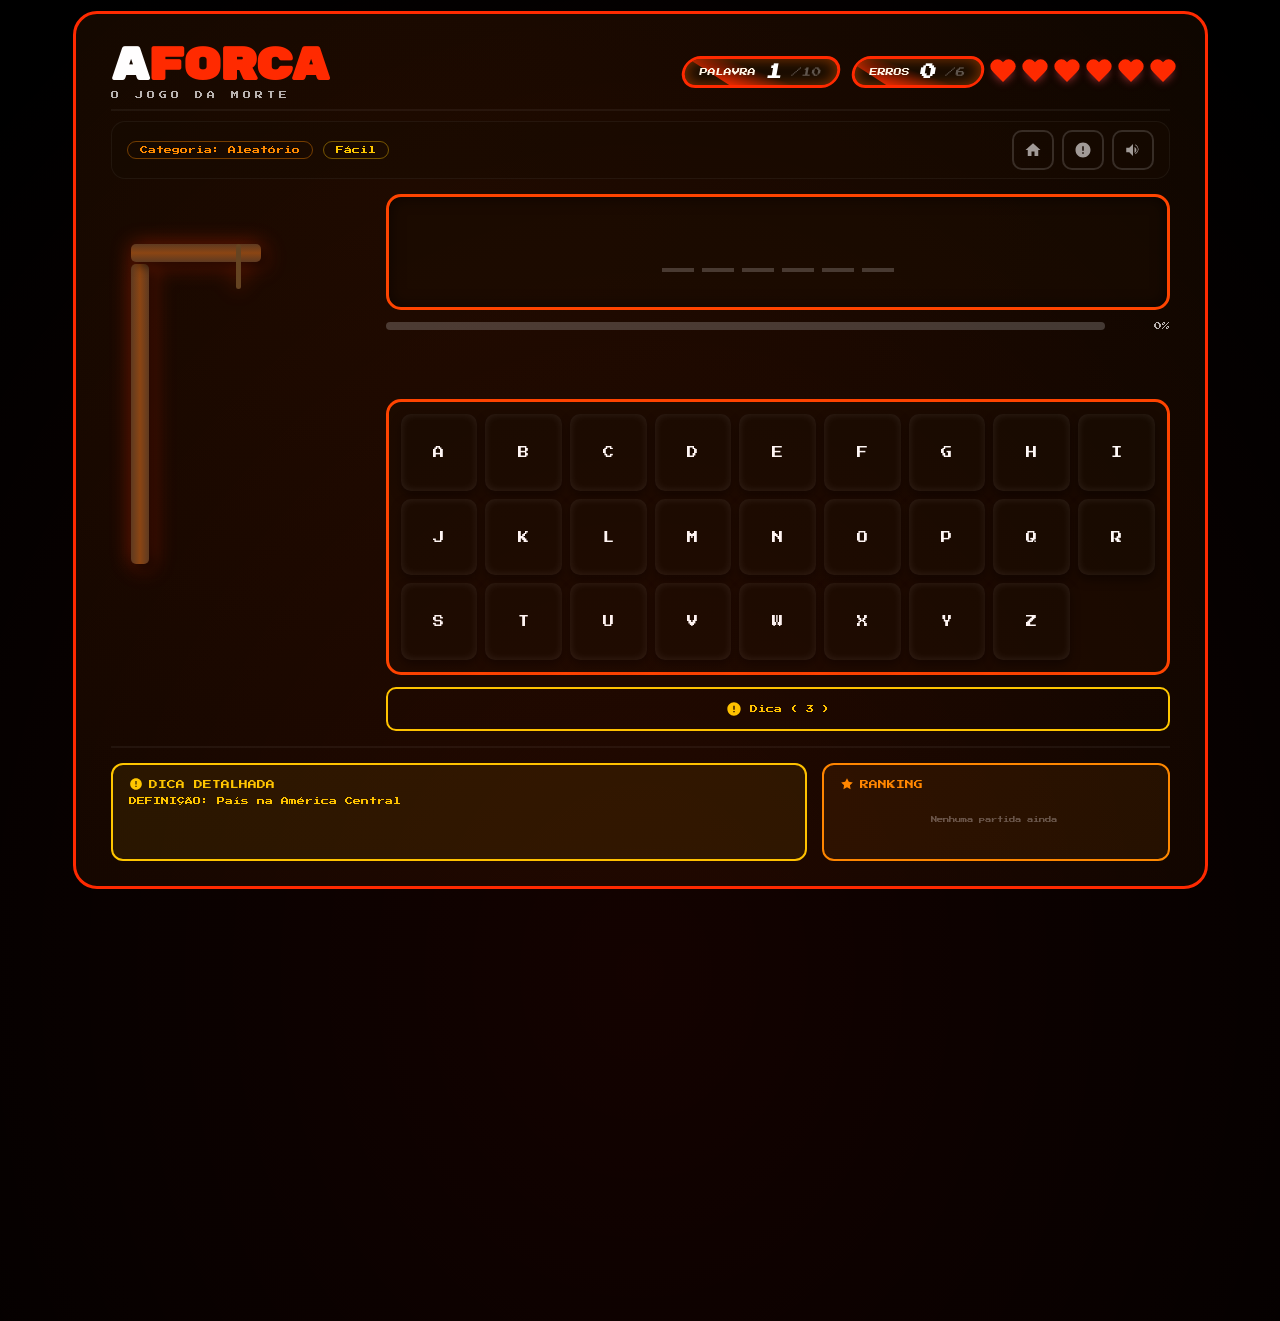
==== commit c861b16e: "feat: adiciona stats de dificuldade, corrige contadores dinâmicos e reorganiza CSS" ====
--- a/GameScreen.html
+++ b/GameScreen.html
@@ -26,17 +26,15 @@
     </div>
     <div class="header-stats">
       <div class="timer" id="timerDisplay">⏱ 30s</div>
-
       <div class="stat-box">
         <span class="label">Palavra</span>
         <span class="value" id="wordCounter">1</span>
-        <span style="font-size:0.6rem;color:rgba(255,255,255,0.3);">/5</span>
+        <span id="maxRoundsDisplay" style="font-size:0.6rem;color:rgba(255,255,255,0.3);">/5</span>
       </div>
-
       <div class="stat-box">
         <span class="label">Erros</span>
         <span class="value" id="wrongGuesses">0</span>
-        <span style="font-size:0.6rem;color:rgba(255,255,255,0.3);">/6</span>
+        <span id="maxGuessesDisplay" style="font-size:0.6rem;color:rgba(255,255,255,0.3);">/6</span>
       </div>
 
       <div class="lives" id="heartsContainer">
--- a/css/Global.css
+++ b/css/Global.css
@@ -26,10 +26,6 @@
   min-height: 100vh;
 }
 
-body::-webkit-scrollbar {
-  display: none;
-}
-
 .fire-background {
   position: fixed;
   top: 0;
@@ -108,7 +104,7 @@
   font-size: 1.5rem;
   cursor: pointer;
   transition: all 0.3s;
-  font-family: 'Press Start 2P', cursive;
+  font-family: inherit;
 }
 
 .rules-close:hover {
@@ -132,7 +128,6 @@
 }
 
 .rules-modal-content ul li {
-  font-family: 'Press Start 2P', cursive;
   font-size: 0.5rem;
   color: rgba(255, 255, 255, 0.7);
   padding: 8px 0;
@@ -154,7 +149,6 @@
   border-radius: 14px;
   padding: 14px 28px;
   color: #fff;
-  font-family: 'Press Start 2P', cursive;
   font-size: 0.55rem;
   text-align: center;
   box-shadow: 0 0 40px rgba(255, 200, 0, 0.3);
@@ -194,7 +188,6 @@
 @media (min-width: 769px) {
   body {
     overflow: hidden;
-    height: 100vh;
   }
 }
 
--- a/css/GameScreen.css
+++ b/css/GameScreen.css
@@ -130,7 +130,6 @@
 }
 
 .game-subtitle {
-  font-family: 'Press Start 2P', cursive;
   font-size: 0.5rem;
   color: rgba(255, 255, 255, 0.7);
   letter-spacing: 4px;
@@ -200,9 +199,14 @@
   gap: 18px;
 }
 
-.heart {
+.heart,
+.heart::before,
+.heart::after {
   width: 14px;
   height: 14px;
+}
+
+.heart {
   background: var(--primary);
   transform: rotate(-45deg);
   box-shadow: 0 0 10px rgba(255, 71, 87, 0.7);
@@ -222,8 +226,6 @@
 .heart::after {
   content: "";
   position: absolute;
-  width: 14px;
-  height: 14px;
   background: inherit;
   border-radius: 50%;
   transition: all 0.3s;
@@ -259,7 +261,6 @@
 
 .lives-counter {
   display: none;
-  font-family: 'Press Start 2P', cursive;
   font-size: 0.7rem;
   color: var(--primary);
   padding: 5px 12px;
@@ -316,22 +317,22 @@
   margin-top: 10px;
 }
 
-.category-badge {
+.category-badge,
+.difficulty-badge {
   font-size: 0.5rem;
-  color: var(--secondary);
   padding: 4px 12px;
   border-radius: 20px;
+  display: inline-block;
+}
+
+.category-badge {
+  color: var(--secondary);
   border: 1px solid rgba(255, 140, 0, 0.4);
-  display: inline-block;
 }
 
 .difficulty-badge {
-  font-size: 0.5rem;
   color: var(--warning);
-  padding: 4px 12px;
-  border-radius: 20px;
   border: 1px solid rgba(255, 200, 0, 0.4);
-  display: inline-block;
 }
 
 .info-actions {
@@ -352,7 +353,7 @@
   display: flex;
   align-items: center;
   justify-content: center;
-  font-family: 'Press Start 2P', cursive;
+  font-family: inherit;
   font-size: 0.5rem;
   gap: 6px;
   min-width: 40px;
@@ -462,6 +463,20 @@
   transform-origin: top center;
   transition: all 0.3s ease;
   z-index: 10;
+}
+
+.head,
+.body,
+.arm,
+.leg {
+  display: none;
+}
+
+.head.visible,
+.body.visible,
+.arm.visible,
+.leg.visible {
+  display: block;
 }
 
 .head {
@@ -474,11 +489,6 @@
   box-shadow: inset -15px -15px 30px rgba(0, 0, 0, 0.4), 0 5px 15px rgba(0, 0, 0, 0.7);
   background: radial-gradient(circle at 30% 30%, #ffdbac, #e8c9a7, #d9b89b);
   z-index: 5;
-  display: none;
-}
-
-.head.visible {
-  display: block;
 }
 
 .eye {
@@ -527,11 +537,6 @@
   box-shadow: inset -15px -15px 30px rgba(0, 0, 0, 0.4), 0 5px 15px rgba(0, 0, 0, 0.7);
   background: linear-gradient(to bottom, #4682b4, #5f9ea0, #4682b4);
   z-index: 4;
-  display: none;
-}
-
-.body.visible {
-  display: block;
 }
 
 .arm {
@@ -543,11 +548,6 @@
   box-shadow: inset -10px -10px 20px rgba(0, 0, 0, 0.4), 0 5px 15px rgba(0, 0, 0, 0.7);
   background: linear-gradient(to right, #ffdbac, #e8c9a7, #ffdbac);
   z-index: 3;
-  display: none;
-}
-
-.arm.visible {
-  display: block;
 }
 
 .arm.left {
@@ -594,11 +594,6 @@
   top: 155px;
   box-shadow: inset -10px -10px 20px rgba(0, 0, 0, 0.4), 0 5px 15px rgba(0, 0, 0, 0.7);
   z-index: 2;
-  display: none;
-}
-
-.leg.visible {
-  display: block;
 }
 
 .leg.left {
@@ -745,7 +740,7 @@
   color: #fff;
   border: none;
   border-radius: 10px;
-  font-family: 'Press Start 2P', cursive;
+  font-family: inherit;
   font-size: 0.7rem;
   cursor: pointer;
   box-shadow: 0 5px 10px rgba(0, 0, 0, 0.5), inset 0 0 8px rgba(255, 255, 255, 0.1);
@@ -796,21 +791,25 @@
   flex-wrap: wrap;
 }
 
-.btn-hint {
+.btn-hint,
+.btn-restart {
   padding: 12px 20px;
-  background: transparent;
-  border: 2px solid var(--warning);
-  color: var(--warning);
   border-radius: 10px;
-  font-family: 'Press Start 2P', cursive;
+  font-family: inherit;
   font-size: 0.5rem;
   cursor: pointer;
   transition: all 0.3s;
   flex: 1;
-  display: flex;
   align-items: center;
   justify-content: center;
   gap: 8px;
+}
+
+.btn-hint {
+  background: transparent;
+  border: 2px solid var(--warning);
+  color: var(--warning);
+  display: flex;
 }
 
 .btn-hint:hover:not(:disabled) {
@@ -831,20 +830,10 @@
 }
 
 .btn-restart {
-  padding: 12px 20px;
   background: linear-gradient(to right, var(--accent), var(--primary));
   color: #fff;
   border: none;
-  border-radius: 10px;
-  font-family: 'Press Start 2P', cursive;
-  font-size: 0.5rem;
-  cursor: pointer;
-  transition: all 0.3s;
-  flex: 1;
   display: none;
-  align-items: center;
-  justify-content: center;
-  gap: 8px;
 }
 
 .btn-restart.show {
@@ -881,16 +870,28 @@
   border-top: 2px solid rgba(255, 255, 255, 0.05);
 }
 
-.hint-container {
+.hint-container,
+.ranking {
   padding: 12px 16px;
   border-radius: 12px;
+}
+
+.hint-container {
   border: 2px solid var(--warning);
   background: rgba(255, 200, 0, 0.08);
 }
 
-.hint-label {
+.ranking {
+  border: 2px solid var(--secondary);
+  background: rgba(255, 140, 0, 0.08);
+  max-height: 200px;
+  display: flex;
+  flex-direction: column;
+}
+
+.hint-label,
+.ranking-label {
   font-size: 0.55rem;
-  color: var(--warning);
   text-transform: uppercase;
   margin-bottom: 4px;
   display: flex;
@@ -898,10 +899,27 @@
   gap: 6px;
 }
 
-.hint-label svg {
+.hint-label {
+  color: var(--warning);
+}
+
+.ranking-label {
+  color: var(--secondary);
+  flex-shrink: 0;
+}
+
+.hint-label svg,
+.ranking-label svg {
   width: 14px;
   height: 14px;
+}
+
+.hint-label svg {
   fill: var(--warning);
+}
+
+.ranking-label svg {
+  fill: var(--secondary);
 }
 
 .hint {
@@ -912,33 +930,6 @@
 
 .hint span {
   color: var(--warning);
-}
-
-.ranking {
-  padding: 12px 16px;
-  border-radius: 12px;
-  border: 2px solid var(--secondary);
-  background: rgba(255, 140, 0, 0.08);
-  max-height: 200px;
-  display: flex;
-  flex-direction: column;
-}
-
-.ranking-label {
-  font-size: 0.55rem;
-  color: var(--secondary);
-  text-transform: uppercase;
-  margin-bottom: 4px;
-  display: flex;
-  align-items: center;
-  gap: 6px;
-  flex-shrink: 0;
-}
-
-.ranking-label svg {
-  width: 14px;
-  height: 14px;
-  fill: var(--secondary);
 }
 
 .ranking-list {
@@ -1035,10 +1026,6 @@
 }
 
 @media (max-width: 768px) {
-  body {
-    overflow: hidden;
-    height: 100dvh;
-  }
   .app {
     max-width: 100%;
     width: 100%;
@@ -1168,9 +1155,6 @@
 }
 
 @media (max-width: 400px) {
-  .game-main-title {
-    font-size: 2rem;
-  }
   .hangman-figure {
     transform: scale(0.5);
     top: 65px;
@@ -1260,10 +1244,7 @@
   .lives {
     gap: 3px;
   }
-  .heart {
-    width: 8px;
-    height: 8px;
-  }
+  .heart,
   .heart::before,
   .heart::after {
     width: 8px;
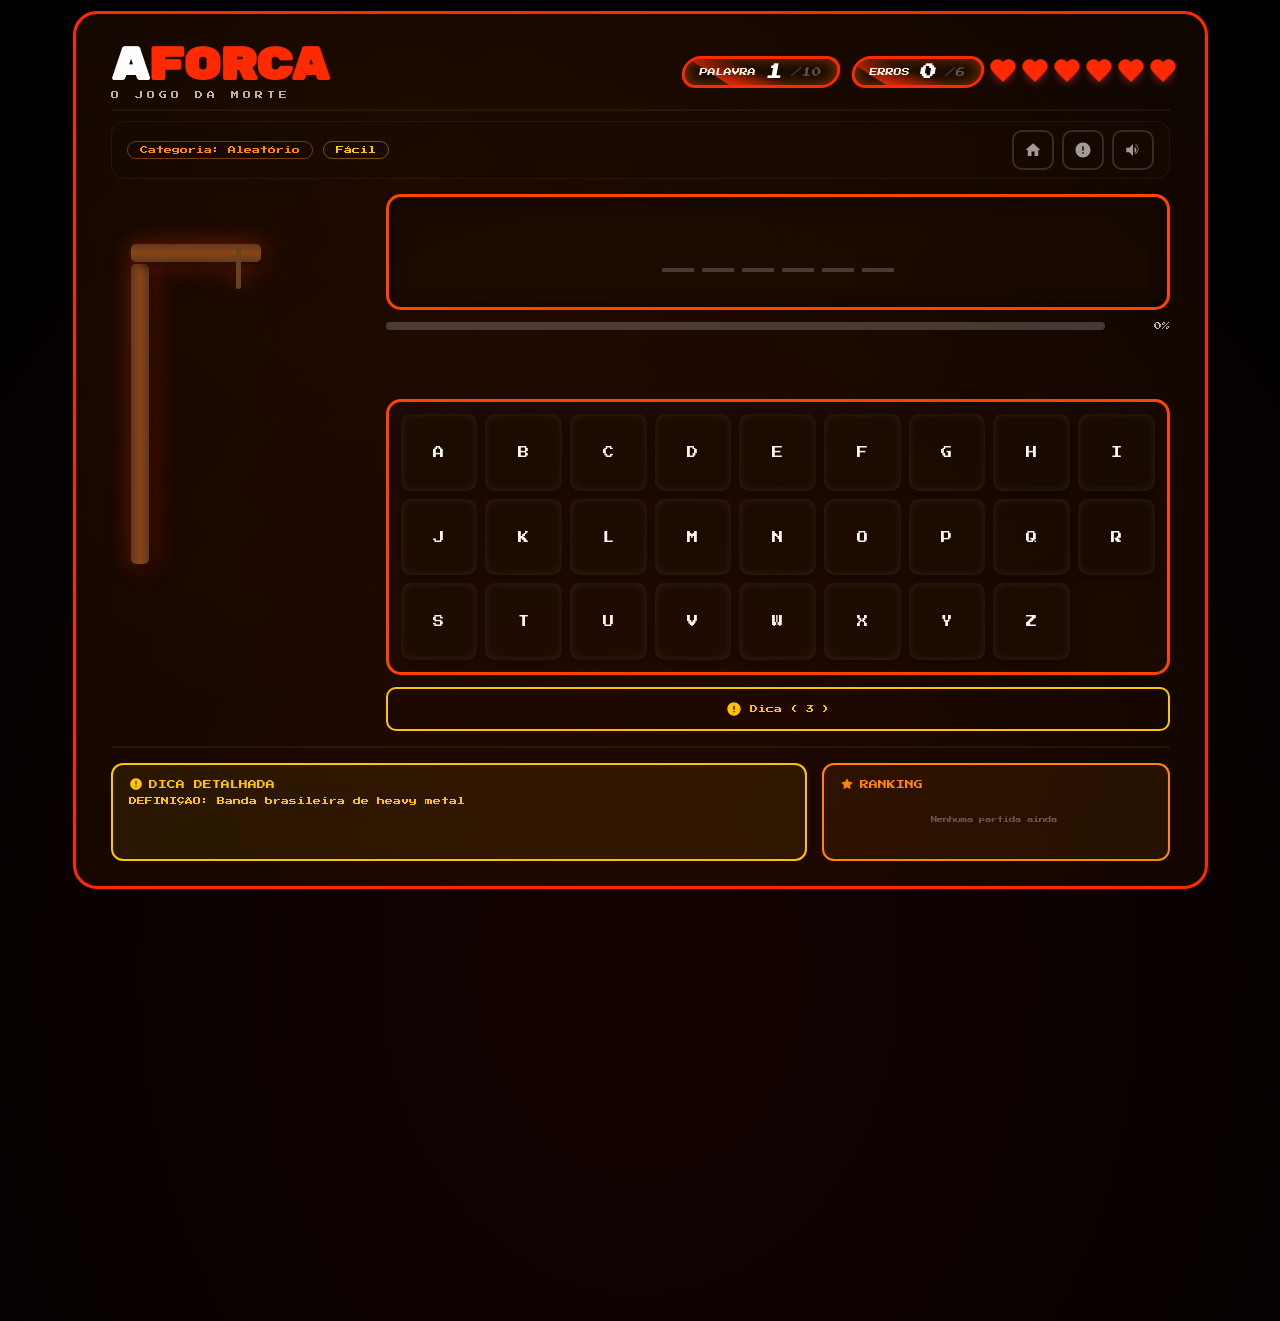
==== commit 68238cad: "feat: adiciona efeito de morte (olhos em X + tremor) e separa lista de palavras" ====
--- a/GameScreen.html
+++ b/GameScreen.html
@@ -154,6 +154,7 @@
   </div>
 </div>
 
+<script src="js/base64.js"></script>
 <script src="js/script.js"></script>
 
 </body>
--- a/css/GameScreen.css
+++ b/css/GameScreen.css
@@ -507,6 +507,32 @@
 
 .eye.right {
   right: 10px;
+}
+
+.head.dead .eye {
+  background: transparent;
+  border-radius: 0;
+  box-shadow: none;
+}
+
+.head.dead .eye::before,
+.head.dead .eye::after {
+  content: '';
+  position: absolute;
+  top: 50%;
+  left: 50%;
+  width: 14px;
+  height: 3px;
+  background: var(--dark);
+  border-radius: 2px;
+}
+
+.head.dead .eye::before {
+  transform: translate(-50%, -50%) rotate(45deg);
+}
+
+.head.dead .eye::after {
+  transform: translate(-50%, -50%) rotate(-45deg);
 }
 
 .mouth {
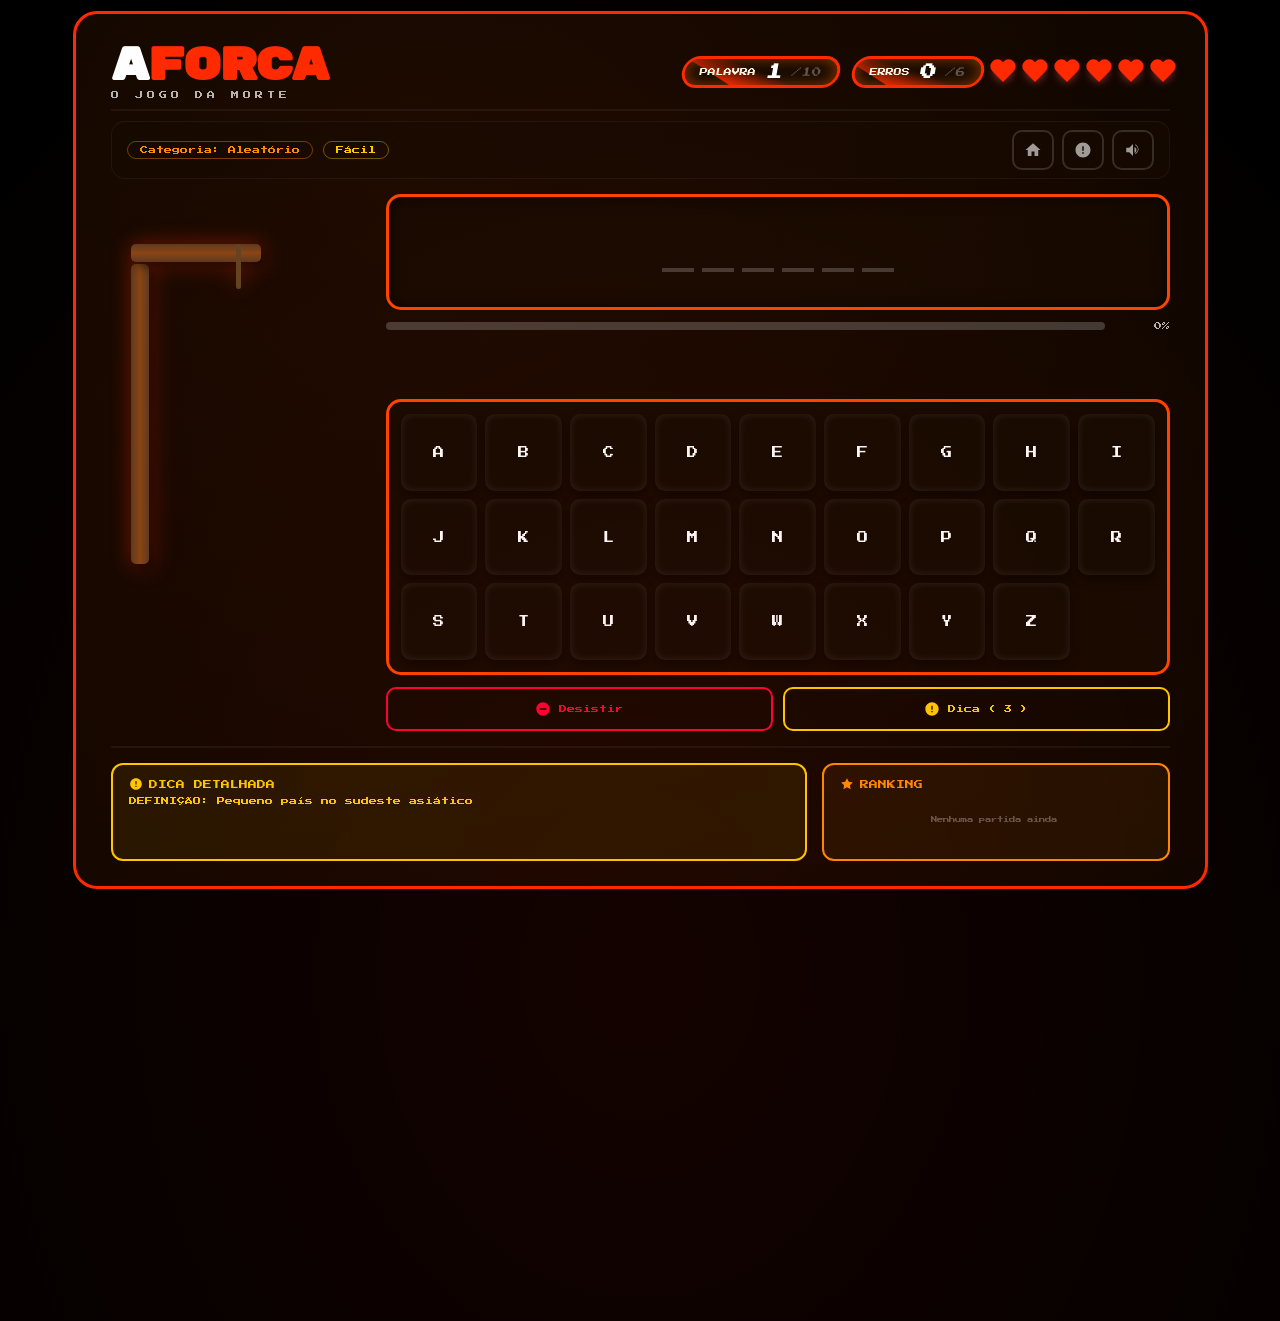
==== commit d6259e2b: "feat: adiciona botao desistir" ====
--- a/GameScreen.html
+++ b/GameScreen.html
@@ -106,6 +106,10 @@
       <div class="keyboard" id="keyboard"></div>
 
       <div class="bottom-actions">
+        <button class="btn-give-up" id="giveUpBtn">
+          <svg viewBox="0 0 24 24"><path d="M12 2C6.48 2 2 6.48 2 12s4.48 10 10 10 10-4.48 10-10S17.52 2 12 2zm5 11H7v-2h10v2z"/></svg>
+          Desistir
+        </button>
         <button class="btn-hint" id="hintBtn">
           <svg viewBox="0 0 24 24"><path d="M12 2C6.48 2 2 6.48 2 12s4.48 10 10 10 10-4.48 10-10S17.52 2 12 2zm1 15h-2v-2h2v2zm0-4h-2V7h2v6z"/></svg>
           Dica (<span id="hintCount">3</span>)
--- a/css/GameScreen.css
+++ b/css/GameScreen.css
@@ -229,11 +229,11 @@
   background: inherit;
   border-radius: 50%;
   transition: all 0.3s;
+  left: 0;
 }
 
 .heart::before {
   top: -8px;
-  left: 0;
 }
 
 .heart::after {
@@ -722,31 +722,37 @@
   opacity: 1;
 }
 
+.message.success,
+.message.error,
+.message.info,
+.message.timer {
+  border-width: 2px;
+  border-style: solid;
+  text-shadow: 0 0 10px currentColor;
+}
+
 .message.success {
   color: var(--success);
   background: rgba(0, 20, 0, 0.8);
-  border: 2px solid var(--success);
-  text-shadow: 0 0 10px var(--success);
+  border-color: var(--success);
 }
 
 .message.error {
   color: var(--error);
   background: rgba(20, 0, 0, 0.8);
-  border: 2px solid var(--error);
-  text-shadow: 0 0 10px var(--error);
+  border-color: var(--error);
 }
 
 .message.info {
   color: var(--warning);
   background: rgba(20, 20, 0, 0.8);
-  border: 2px solid var(--warning);
-  text-shadow: 0 0 10px var(--warning);
+  border-color: var(--warning);
 }
 
 .message.timer {
   color: var(--error);
   background: rgba(255, 0, 50, 0.15);
-  border: 2px solid var(--error);
+  border-color: var(--error);
   animation: timer-pulse 0.3s infinite alternate;
 }
 
@@ -1020,6 +1026,40 @@
   padding: 20px 0;
 }
 
+.btn-give-up {
+  padding: 12px 20px;
+  background: transparent;
+  border: 2px solid var(--error);
+  color: var(--error);
+  border-radius: 10px;
+  font-family: inherit;
+  font-size: 0.5rem;
+  cursor: pointer;
+  transition: all 0.3s;
+  flex: 1;
+  display: flex;
+  align-items: center;
+  justify-content: center;
+  gap: 8px;
+}
+
+.btn-give-up:hover:not(:disabled) {
+  background: var(--error);
+  color: #000;
+  box-shadow: 0 0 20px var(--error);
+}
+
+.btn-give-up:disabled {
+  opacity: 0.3;
+  cursor: not-allowed;
+}
+
+.btn-give-up svg {
+  width: 16px;
+  height: 16px;
+  fill: currentColor;
+}
+
 @media (max-width: 900px) {
   .main {
     grid-template-columns: 1fr;
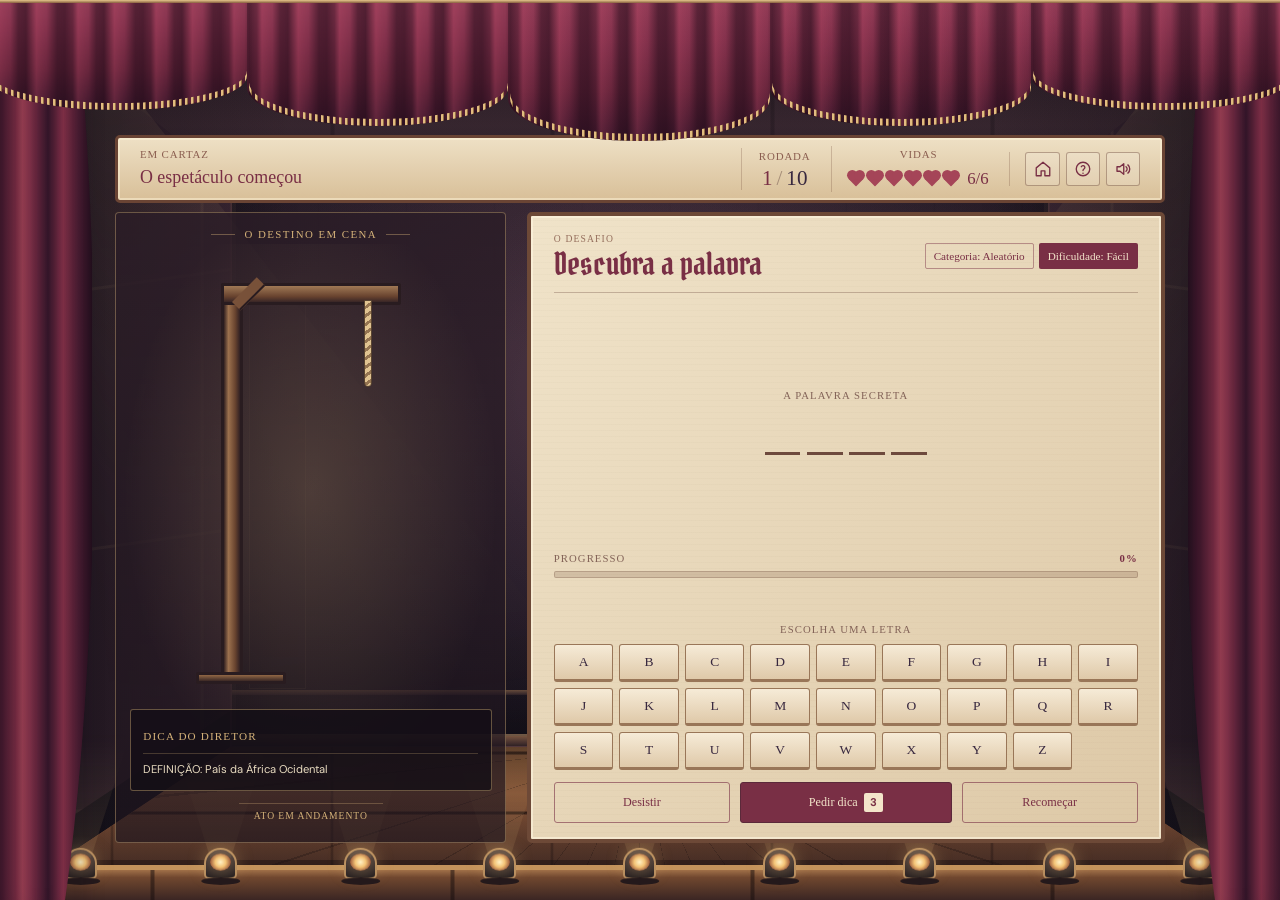
==== commit 9b7fd343: "feat: reformula identidade teatral, modais e favicon" ====
--- a/GameScreen.html
+++ b/GameScreen.html
@@ -1,165 +1,393 @@
+
 <!DOCTYPE html>
 <html lang="pt-BR">
 <head>
-  <meta charset="UTF-8" />
-  <meta name="viewport" content="width=device-width, initial-scale=1.0, maximum-scale=1.0, user-scalable=no"/>
-  <title>A FORCA</title>
-  <link href="https://fonts.googleapis.com/css2?family=Rubik+Mono+One&family=Press+Start+2P&display=swap" rel="stylesheet">
-    <link rel="icon" type="image/svg+xml" href="assets/favicon.svg">
+  <meta charset="UTF-8">
+  <meta name="viewport" content="width=device-width, initial-scale=1.0">
+  <meta name="theme-color" content="#17131c">
+  <meta name="description" content="A Forca — O Teatro dos Condenados. Descubra as palavras antes que o espetáculo termine.">
+  <title>A FORCA | Partida</title>
+
+  <link rel="preconnect" href="https://fonts.googleapis.com">
+  <link rel="preconnect" href="https://fonts.gstatic.com" crossorigin>
+  <link href="https://fonts.googleapis.com/css2?family=DM+Sans:wght@400;500;600;700&family=IM+Fell+English+SC&family=Pirata+One&display=swap" rel="stylesheet">
+
   <link rel="stylesheet" href="./css/Global.css">
+  <link rel="stylesheet" href="./css/Theater.css">
   <link rel="stylesheet" href="./css/GameScreen.css">
 </head>
-<body>
-
-<div class="fire-background" id="fireBackground">
-  <canvas class="fire-canvas" id="fireCanvas"></canvas>
-  <div class="pixel-fire-overlay"></div>
-</div>
-
-<div class="app" id="appContainer">
-  <div class="header-top">
-    <div class="header-left">
-      <div class="logo-group">
-        <h1 class="game-main-title">A<span class="title-accent">FORCA</span></h1>
-        <span class="game-subtitle">O JOGO DA MORTE</span>
-      </div>
+
+<body class="game-page">
+  <div id="fireBackground" class="fire-background" aria-hidden="true">
+    <canvas id="fireCanvas"></canvas>
+  </div>
+
+  <div class="app theater-game" id="appContainer">
+    <div class="theater-backdrop" aria-hidden="true">
+      <div class="backdrop-wall"></div>
+
+      <div class="stage-box">
+        <div class="stage-box-ceiling"></div>
+
+        <div class="stage-box-back-wall">
+          <div class="back-wall-panel back-wall-panel-left"></div>
+          <div class="back-wall-panel back-wall-panel-right"></div>
+          <div class="back-wall-molding"></div>
+        </div>
+
+        <div class="stage-box-side stage-box-side-left">
+          <div class="side-wall-panel"></div>
+          <div class="side-wall-molding"></div>
+        </div>
+
+        <div class="stage-box-side stage-box-side-right">
+          <div class="side-wall-panel"></div>
+          <div class="side-wall-molding"></div>
+        </div>
+      </div>
+
+      <div class="backdrop-spotlight backdrop-spotlight-left"></div>
+      <div class="backdrop-spotlight backdrop-spotlight-right"></div>
+      <div class="backdrop-vignette"></div>
     </div>
-    <div class="header-stats">
-      <div class="timer" id="timerDisplay">⏱ 30s</div>
-      <div class="stat-box">
-        <span class="label">Palavra</span>
-        <span class="value" id="wordCounter">1</span>
-        <span id="maxRoundsDisplay" style="font-size:0.6rem;color:rgba(255,255,255,0.3);">/5</span>
-      </div>
-      <div class="stat-box">
-        <span class="label">Erros</span>
-        <span class="value" id="wrongGuesses">0</span>
-        <span id="maxGuessesDisplay" style="font-size:0.6rem;color:rgba(255,255,255,0.3);">/6</span>
-      </div>
-
-      <div class="lives" id="heartsContainer">
-        <div class="heart"></div>
-        <div class="heart"></div>
-        <div class="heart"></div>
-        <div class="heart"></div>
-        <div class="heart"></div>
-        <div class="heart"></div>
-      </div>
-
-      <span class="lives-counter" id="livesCounter">❤ 6/6</span>
+
+    <div class="theater-proscenium" aria-hidden="true">
+      <div class="side-curtain side-curtain-left">
+        <div class="curtain-fabric"></div>
+        <div class="curtain-fold curtain-fold-one"></div>
+        <div class="curtain-fold curtain-fold-two"></div>
+        <div class="curtain-fold curtain-fold-three"></div>
+      </div>
+
+      <div class="side-curtain side-curtain-right">
+        <div class="curtain-fabric"></div>
+        <div class="curtain-fold curtain-fold-one"></div>
+        <div class="curtain-fold curtain-fold-two"></div>
+        <div class="curtain-fold curtain-fold-three"></div>
+      </div>
+
+      <div class="proscenium-top">
+        <div class="proscenium-fabric"></div>
+        <div class="proscenium-pleats"></div>
+
+        <div class="proscenium-swags">
+          <div class="proscenium-swag proscenium-swag-one"></div>
+          <div class="proscenium-swag proscenium-swag-two"></div>
+          <div class="proscenium-swag proscenium-swag-three"></div>
+          <div class="proscenium-swag proscenium-swag-four"></div>
+          <div class="proscenium-swag proscenium-swag-five"></div>
+        </div>
+
+        <div class="proscenium-scallops"></div>
+        <div class="proscenium-fringe"></div>
+        <div class="proscenium-gold-trim"></div>
+      </div>
+
+      <div class="proscenium-trim"></div>
+    </div>
+
+    <main class="game-stage">
+      <div class="game-status">
+        <div class="game-status-intro">
+          <span class="status-eyebrow">EM CARTAZ</span>
+          <strong>O espetáculo começou</strong>
+        </div>
+
+        <div class="game-status-item game-status-round">
+          <span class="status-label">RODADA</span>
+
+          <div class="status-value">
+            <strong id="wordCounter">1</strong>
+            <span class="status-separator">/</span>
+            <span id="maxRoundsDisplay">10</span>
+          </div>
+        </div>
+
+        <span id="wrongGuesses" hidden>0</span>
+        <span id="maxGuessesDisplay" hidden>6</span>
+
+        <div class="game-status-item game-status-lives">
+          <span class="status-label">VIDAS</span>
+
+          <div class="status-lives-value">
+            <div class="lives" id="heartsContainer" aria-label="Vidas restantes">
+              <span class="heart"></span>
+              <span class="heart"></span>
+              <span class="heart"></span>
+              <span class="heart"></span>
+              <span class="heart"></span>
+              <span class="heart"></span>
+            </div>
+
+            <span class="lives-counter" id="livesCounter">6</span>
+          </div>
+        </div>
+
+        <div class="timer" id="timerDisplay" aria-live="polite"></div>
+
+        <div class="game-status-controls">
+          <button
+            class="btn-icon btn-home"
+            id="homeBtn"
+            type="button"
+            aria-label="Voltar ao início"
+            title="Voltar ao início"
+          >
+            <svg viewBox="0 0 24 24" fill="none" aria-hidden="true">
+              <path
+                d="M3 10.5L12 3L21 10.5V21H14.5V14.5H9.5V21H3V10.5Z"
+                stroke="currentColor"
+                stroke-width="1.8"
+                stroke-linejoin="round"
+              />
+            </svg>
+          </button>
+
+          <button
+            class="btn-icon btn-rules-header"
+            id="rulesHeaderBtn"
+            type="button"
+            aria-label="Como jogar"
+            title="Como jogar"
+          >
+            <svg viewBox="0 0 24 24" fill="none" aria-hidden="true">
+              <circle
+                cx="12"
+                cy="12"
+                r="9"
+                stroke="currentColor"
+                stroke-width="1.8"
+              />
+              <path
+                d="M9.7 9A2.5 2.5 0 0 1 14.5 10C14.5 12 12 12 12 14"
+                stroke="currentColor"
+                stroke-width="1.8"
+                stroke-linecap="round"
+              />
+              <circle cx="12" cy="17.5" r="1" fill="currentColor"/>
+            </svg>
+          </button>
+
+          <button
+            class="btn-icon btn-mute"
+            id="muteBtn"
+            type="button"
+            aria-label="Alternar som"
+            title="Alternar som"
+          >
+            <svg viewBox="0 0 24 24" fill="none" aria-hidden="true">
+              <path
+                d="M4 9V15H8L13 19V5L8 9H4Z"
+                stroke="currentColor"
+                stroke-width="1.8"
+                stroke-linejoin="round"
+              />
+              <path
+                d="M16 9C17 9.8 17.5 10.8 17.5 12C17.5 13.2 17 14.2 16 15M18.5 6.5C20.2 7.9 21 9.7 21 12C21 14.3 20.2 16.1 18.5 17.5"
+                stroke="currentColor"
+                stroke-width="1.8"
+                stroke-linecap="round"
+              />
+            </svg>
+          </button>
+        </div>
+      </div>
+
+      <div class="game-stage-content">
+        <section class="execution-area" aria-label="Palco da forca">
+          <div class="execution-heading">
+            <span class="execution-heading-line"></span>
+            <span>O DESTINO EM CENA</span>
+            <span class="execution-heading-line"></span>
+          </div>
+
+          <div class="execution-spotlight" aria-hidden="true"></div>
+
+          <div class="hangman-container">
+            <div class="gallows">
+              <div class="pole"></div>
+              <div class="top-beam"></div>
+              <div class="rope"></div>
+            </div>
+
+            <div class="hangman-figure" id="hangmanFigure">
+              <div class="head" id="headPart">
+                <div class="face">
+                  <span class="eye left"></span>
+                  <span class="eye right"></span>
+                  <span class="mouth"></span>
+                </div>
+              </div>
+
+              <div class="body" id="bodyPart"></div>
+              <div class="arm left" id="armLeftPart"></div>
+              <div class="arm right" id="armRightPart"></div>
+              <div class="leg left" id="legLeftPart"></div>
+              <div class="leg right" id="legRightPart"></div>
+            </div>
+          </div>
+
+          <section class="hint-container" aria-label="Dica da palavra">
+            <div class="footer-section-heading">
+              <span class="hint-label">DICA DO DIRETOR</span>
+            </div>
+
+            <div class="hint">
+              <span id="hintText">A dica aparecerá aqui.</span>
+            </div>
+          </section>
+
+          <div class="execution-caption">
+            <span>ATO EM ANDAMENTO</span>
+          </div>
+        </section>
+
+        <section class="game-panel" aria-label="Painel da partida">
+          <div class="game-panel-heading">
+            <div class="panel-heading-copy">
+              <span class="panel-eyebrow">O DESAFIO</span>
+              <h1>Descubra a palavra</h1>
+            </div>
+
+            <div class="panel-meta">
+              <span class="category-badge" id="categoryBadge">Surpresa</span>
+              <span class="difficulty-badge" id="difficultyBadge">Fácil</span>
+            </div>
+          </div>
+
+          <div class="word-container">
+            <span class="word-container-label">A PALAVRA SECRETA</span>
+            <div class="word-display" id="wordDisplay" aria-live="polite"></div>
+          </div>
+
+          <div class="progress-area">
+            <div class="progress-label">
+              <span>PROGRESSO</span>
+              <span class="progress-text" id="progressText">0%</span>
+            </div>
+
+            <div class="progress-bar">
+              <div class="progress-fill" id="progressFill"></div>
+            </div>
+          </div>
+
+          <div class="message" id="message" aria-live="polite"></div>
+
+          <div class="keyboard-section">
+            <div class="keyboard-heading">
+              <span>ESCOLHA UMA LETRA</span>
+            </div>
+
+            <div class="keyboard" id="keyboard"></div>
+          </div>
+
+          <div class="bottom-actions">
+            <button class="btn-give-up" id="giveUpBtn" type="button">
+              Desistir
+            </button>
+
+            <button class="btn-hint" id="hintBtn" type="button">
+              Pedir dica
+              <span id="hintCount">3</span>
+            </button>
+
+            <button class="btn-restart" id="restartBtn" type="button">
+              Recomeçar
+            </button>
+          </div>
+        </section>
+      </div>
+    </main>
+
+    <div class="stage-floor" aria-hidden="true">
+      <div class="stage-floor-back"></div>
+      <div class="stage-floor-planks"></div>
+      <div class="stage-floor-front"></div>
+
+      <div class="footlights">
+        <div class="footlight"><span></span></div>
+        <div class="footlight"><span></span></div>
+        <div class="footlight"><span></span></div>
+        <div class="footlight"><span></span></div>
+        <div class="footlight"><span></span></div>
+        <div class="footlight"><span></span></div>
+        <div class="footlight"><span></span></div>
+        <div class="footlight"><span></span></div>
+        <div class="footlight"><span></span></div>
+      </div>
     </div>
   </div>
 
-  <div class="info-bar">
-    <div class="category-badge" id="categoryBadge">Categoria: Aleatório</div>
-    <div class="difficulty-badge" id="difficultyBadge">Dificuldade: Fácil</div>
-    <div class="info-actions">
-      <button class="btn-icon btn-home" id="homeBtn" title="Voltar ao início">
-        <svg viewBox="0 0 24 24"><path d="M10 20v-6h4v6h5v-8h3L12 3 2 12h3v8z"/></svg>
-      </button>
-      <button class="btn-icon btn-rules-header" id="rulesHeaderBtn" title="Como Jogar">
-        <svg viewBox="0 0 24 24"><path d="M12 2C6.48 2 2 6.48 2 12s4.48 10 10 10 10-4.48 10-10S17.52 2 12 2zm1 15h-2v-2h2v2zm0-4h-2V7h2v6z"/></svg>
-      </button>
-      <button class="btn-icon btn-mute" id="muteBtn" title="Som">
-        <svg viewBox="0 0 24 24"><path d="M3 9v6h4l5 5V4L7 9H3z"/><path d="M16.5 12c0-1.77-1.02-3.29-2.5-4.03v8.05c1.48-.73 2.5-2.25 2.5-4.02z"/><path d="M19.5 12c0-3.35-1.98-6.22-4.5-7.68v1.5c2.04 1.04 3.5 3.14 3.5 5.18s-1.46 4.14-3.5 5.18v1.5c2.52-1.46 4.5-4.33 4.5-7.68z"/></svg>
-      </button>
-    </div>
-  </div>
-
-  <div class="main">
-    <div class="hangman-container">
-      <div class="gallows">
-        <div class="pole"></div>
-        <div class="top-beam"></div>
-        <div class="rope"></div>
-      </div>
-      <div class="hangman-figure" id="hangmanFigure">
-        <div class="head" id="headPart">
-          <div class="face">
-            <div class="eye left"></div>
-            <div class="eye right"></div>
-            <div class="mouth"></div>
-          </div>
-        </div>
-        <div class="body" id="bodyPart"></div>
-        <div class="arm left" id="armLeftPart"></div>
-        <div class="arm right" id="armRightPart"></div>
-        <div class="leg left" id="legLeftPart"></div>
-        <div class="leg right" id="legRightPart"></div>
-      </div>
-    </div>
-
-    <div class="game-panel">
-      <div class="word-container">
-        <div class="word-display" id="wordDisplay"></div>
-      </div>
-
-      <div class="progress-area">
-        <div class="progress-bar">
-          <div class="progress-fill" id="progressFill"></div>
-        </div>
-        <span class="progress-text" id="progressText">0%</span>
-      </div>
-
-      <div id="message" class="message"></div>
-
-      <div class="keyboard" id="keyboard"></div>
-
-      <div class="bottom-actions">
-        <button class="btn-give-up" id="giveUpBtn">
-          <svg viewBox="0 0 24 24"><path d="M12 2C6.48 2 2 6.48 2 12s4.48 10 10 10 10-4.48 10-10S17.52 2 12 2zm5 11H7v-2h10v2z"/></svg>
-          Desistir
-        </button>
-        <button class="btn-hint" id="hintBtn">
-          <svg viewBox="0 0 24 24"><path d="M12 2C6.48 2 2 6.48 2 12s4.48 10 10 10 10-4.48 10-10S17.52 2 12 2zm1 15h-2v-2h2v2zm0-4h-2V7h2v6z"/></svg>
-          Dica (<span id="hintCount">3</span>)
-        </button>
-        <button class="btn-restart" id="restartBtn">
-          <svg viewBox="0 0 24 24"><path d="M12 4V1L8 5l4 4V6c3.31 0 6 2.69 6 6s-2.69 6-6 6-6-2.69-6-6H4c0 4.42 3.58 8 8 8s8-3.58 8-8-3.58-8-8-8z"/></svg>
-          Jogar Novamente
-        </button>
-      </div>
-    </div>
-  </div>
-
-  <div class="game-footer">
-    <div class="hint-container">
-      <div class="hint-label">
-        <svg viewBox="0 0 24 24"><path d="M12 2C6.48 2 2 6.48 2 12s4.48 10 10 10 10-4.48 10-10S17.52 2 12 2zm1 15h-2v-2h2v2zm0-4h-2V7h2v6z"/></svg>
-        Dica Detalhada
-      </div>
-      <div class="hint"><span id="hintText">Carregando...</span></div>
-    </div>
-    <div class="ranking">
-      <div class="ranking-label">
-        <svg viewBox="0 0 24 24"><path d="M12 2l3.09 6.26L22 9.27l-5 4.87 1.18 6.88L12 17.77l-6.18 3.25L7 14.14 2 9.27l6.91-1.01L12 2z"/></svg>
-        Ranking
-      </div>
-      <div class="ranking-list" id="rankingList">
-        <div class="rank-empty">Nenhuma partida ainda</div>
-      </div>
-    </div>
+<div class="rules-modal-overlay theater-modal-overlay" id="rulesModal" style="display: none;">
+  <div
+    class="rules-modal-content theater-modal"
+    role="dialog"
+    aria-modal="true"
+    aria-labelledby="rulesTitle"
+  >
+    <button
+      class="rules-close theater-modal-close"
+      id="rulesCloseBtn"
+      type="button"
+      aria-label="Fechar regras"
+    >
+      ×
+    </button>
+
+    <span class="rules-eyebrow theater-modal-eyebrow">
+      O PROGRAMA DA NOITE
+    </span>
+
+    <h2 class="theater-modal-title" id="rulesTitle">
+      As regras do espetáculo
+    </h2>
+
+    <ul class="theater-modal-list">
+      <li>
+        <strong>O objetivo:</strong>
+        descubra a palavra antes que suas chances acabem.
+      </li>
+
+      <li>
+        <strong>As letras:</strong>
+        escolha uma letra por vez para revelar a palavra.
+      </li>
+
+      <li>
+        <strong>Os erros:</strong>
+        cada erro aproxima o personagem de seu destino.
+      </li>
+
+      <li>
+        <strong>As dicas:</strong>
+        revele letras quando precisar de ajuda.
+      </li>
+
+      <li>
+        <strong>O Ensaio:</strong>
+        6 vidas, 3 dicas e 10 rodadas.
+      </li>
+
+      <li>
+        <strong>O Espetáculo:</strong>
+        6 vidas, 2 dicas e 8 rodadas.
+      </li>
+
+      <li>
+        <strong>O Último Ato:</strong>
+        3 vidas, 1 dica, 6 rodadas e 30 segundos por desafio.
+      </li>
+    </ul>
+
+    <p class="rules-ending theater-modal-ending">
+      Que comece o espetáculo.
+    </p>
   </div>
 </div>
 
-<div class="rules-modal-overlay" id="rulesModal" style="display:none;">
-  <div class="rules-modal-content">
-    <button class="rules-close" id="rulesCloseBtn">✕</button>
-    <h2>COMO JOGAR</h2>
-    <ul>
-      <li><strong>Objetivo:</strong> Descubra a palavra antes de ser enforcado!</li>
-      <li><strong>Como jogar:</strong> Clique nas letras para tentar adivinhar.</li>
-      <li><strong>Erros:</strong> A cada erro, uma parte do corpo é desenhada na forca.</li>
-      <li><strong>Dicas:</strong> Use as dicas para revelar letras aleatórias.</li>
-      <li><strong>Dificuldade:</strong> Fácil (6 vidas), Médio (6 vidas), Difícil (3 vidas + 30s).</li>
-      <li><strong>Categorias:</strong> Selecione o tema das palavras.</li>
-      <li><strong>Boa sorte!</strong></li>
-    </ul>
-  </div>
-</div>
-
-<script src="js/base64.js"></script>
-<script src="js/script.js"></script>
-
+  <div id="rankingList" hidden></div>
+
+  <script src="./js/base64.js"></script>
+  <script src="./js/script.js"></script>
 </body>
-</html>+</html>
--- a/css/Global.css
+++ b/css/Global.css
@@ -1,219 +1,320 @@
+
+@import url('https://fonts.googleapis.com/css2?family=DM+Sans:wght@400;500;600;700;800&family=IM+Fell+English+SC&family=Pirata+One&display=swap');
+
 :root {
-  --primary: #ff2a00;
-  --secondary: #ff8c00;
-  --accent: #ff4500;
-  --dark: #120a01;
-  --light: #fff5e6;
-  --success: #00ff7f;
-  --error: #ff0033;
-  --warning: #ffcc00;
+  --primary: #b96c69;
+  --secondary: #d6b37a;
+  --accent: #8da68a;
+  --dark: #17131c;
+  --light: #e9dcc1;
+  --success: #8da68a;
+  --error: #c76568;
+  --warning: #d6b37a;
+
+  --color-night: #17131c;
+  --color-night-deep: #100d14;
+  --color-plum: #38283f;
+  --color-plum-light: #50384f;
+  --color-wine: #792f45;
+  --color-wine-light: #a34b60;
+  --color-gold: #d6b37a;
+  --color-gold-light: #edcf9a;
+  --color-paper: #e9dcc1;
+  --color-paper-dark: #cbb996;
+  --color-sage: #8da68a;
+  --color-ink: #241b26;
+
+  --surface-base: #17131c;
+  --surface-raised: #211a27;
+  --surface-panel: #302338;
+  --surface-paper: #e9dcc1;
+
+  --text-primary: #e9dcc1;
+  --text-secondary: #c5b6a5;
+  --text-muted: #988a91;
+  --text-dark: #241b26;
+
+  --border-subtle: rgba(214, 179, 122, 0.2);
+  --border-medium: rgba(214, 179, 122, 0.42);
+  --border-strong: #d6b37a;
+
+  --font-display: 'Pirata One', Georgia, serif;
+  --font-theater: 'IM Fell English SC', Georgia, serif;
+  --font-body: 'DM Sans', Arial, sans-serif;
+
+  --radius-sm: 5px;
+  --radius-md: 10px;
+  --radius-lg: 16px;
+
+  --transition-fast: 180ms ease;
+  --transition-normal: 280ms ease;
+  --transition-slow: 450ms ease;
+}
+
+*,
+*::before,
+*::after {
+  box-sizing: border-box;
 }
 
 * {
   margin: 0;
   padding: 0;
-  box-sizing: border-box;
+}
+
+html {
+  min-width: 320px;
+  min-height: 100%;
+  scroll-behavior: smooth;
+  -webkit-text-size-adjust: 100%;
 }
 
 body {
-  font-family: 'Press Start 2P', cursive;
-  background: #000;
-  color: #fff;
-  display: flex;
-  justify-content: center;
-  align-items: center;
-  padding: 10px;
+  min-width: 320px;
   min-height: 100vh;
+  min-height: 100dvh;
+  background: var(--color-night);
+  color: var(--text-primary);
+  font-family: var(--font-body);
+  font-size: 16px;
+  font-weight: 400;
+  line-height: 1.5;
+  overflow-x: hidden;
+  -webkit-font-smoothing: antialiased;
+}
+
+body::selection {
+  background: var(--color-wine);
+  color: var(--color-paper);
+}
+
+::selection {
+  background: var(--color-wine);
+  color: var(--color-paper);
+}
+
+button,
+input,
+select,
+textarea {
+  font: inherit;
+}
+
+button {
+  cursor: pointer;
+  -webkit-tap-highlight-color: transparent;
+}
+
+button:disabled {
+  cursor: not-allowed;
+}
+
+button,
+a {
+  touch-action: manipulation;
+}
+
+a {
+  color: inherit;
+  text-decoration: none;
+}
+
+img,
+svg,
+canvas,
+video {
+  max-width: 100%;
+}
+
+img,
+video {
+  display: block;
+}
+
+svg {
+  flex-shrink: 0;
+}
+
+h1,
+h2,
+h3,
+h4,
+h5,
+h6 {
+  line-height: 1.15;
+  font-weight: 400;
+}
+
+:focus-visible {
+  outline: 2px solid var(--color-gold-light);
+  outline-offset: 4px;
+}
+
+:focus:not(:focus-visible) {
+  outline: none;
+}
+
+[hidden] {
+  display: none !important;
 }
 
 .fire-background {
   position: fixed;
-  top: 0;
-  left: 0;
+  inset: 0;
+  z-index: -2;
+  overflow: hidden;
+  background: var(--color-night-deep);
+  pointer-events: none;
+}
+
+.fire-canvas {
+  position: absolute;
+  inset: 0;
   width: 100%;
   height: 100%;
-  background: #000;
-  z-index: -2;
-  overflow: hidden;
-}
-
-.fire-canvas {
-  position: absolute;
-  top: 0;
-  left: 0;
-  width: 105%;
-  height: 100%;
-  image-rendering: pixelated;
-  opacity: 0.9;
+  opacity: 0;
+  visibility: hidden;
 }
 
 .pixel-fire-overlay {
   position: absolute;
-  top: 0;
-  left: 0;
-  width: 100%;
-  height: 100%;
-  background: radial-gradient(ellipse at center, rgba(255, 60, 0, 0.2) 0%, rgba(0, 0, 0, 0) 70%);
-  z-index: -1;
-  animation: fire-flicker 2s infinite alternate;
-}
-
-@keyframes fire-flicker {
-  0%,
-  100% {
-    opacity: 0.8;
-    transform: scale(1);
-  }
-  50% {
-    opacity: 1;
-    transform: scale(1.02);
-  }
-}
-
-.rules-modal-overlay {
-  position: fixed;
-  top: 0;
-  left: 0;
-  width: 100%;
-  height: 100%;
-  display: none;
-  justify-content: center;
-  align-items: center;
-  z-index: 10000;
-  backdrop-filter: blur(5px);
-}
-
-.rules-modal-content {
-  background: radial-gradient(ellipse at 30% 20%, #1a0a00, #0a0500);
-  border: 3px solid var(--secondary);
-  border-radius: 20px;
-  padding: 30px 20px;
-  max-width: 500px;
-  width: 90%;
-  box-shadow: 0 0 60px rgba(255, 140, 0, 0.3);
-  position: relative;
-}
-
-.rules-close {
-  position: absolute;
-  top: 12px;
-  right: 18px;
-  background: transparent;
-  border: none;
-  color: rgba(255, 255, 255, 0.6);
-  font-size: 1.5rem;
-  cursor: pointer;
-  transition: all 0.3s;
-  font-family: inherit;
-}
-
-.rules-close:hover {
-  color: var(--primary);
-  transform: rotate(90deg);
-}
-
-.rules-modal-content h2 {
-  font-family: 'Rubik Mono One', sans-serif;
-  font-size: 1.5rem;
-  color: var(--secondary);
-  text-shadow: 0 0 20px var(--secondary);
-  text-align: center;
-  margin-bottom: 20px;
-}
-
-.rules-modal-content ul {
-  list-style: none;
-  padding: 0;
-  text-align: left;
-}
-
-.rules-modal-content ul li {
-  font-size: 0.5rem;
-  color: rgba(255, 255, 255, 0.7);
-  padding: 8px 0;
-  border-bottom: 1px solid rgba(255, 255, 255, 0.04);
-  line-height: 1.6;
-}
-
-.rules-modal-content ul li strong {
-  color: var(--warning);
+  inset: 0;
+  background:
+    radial-gradient(
+      ellipse at 50% 100%,
+      rgba(121, 47, 69, 0.18),
+      transparent 65%
+    );
+  pointer-events: none;
 }
 
 .toast-notification {
   position: fixed;
-  bottom: 30px;
+  bottom: 28px;
   left: 50%;
-  transform: translateX(-50%) translateY(100px);
-  background: rgba(20, 10, 0, 0.95);
-  border: 2px solid var(--warning);
-  border-radius: 14px;
-  padding: 14px 28px;
-  color: #fff;
-  font-size: 0.55rem;
-  text-align: center;
-  box-shadow: 0 0 40px rgba(255, 200, 0, 0.3);
   z-index: 99999;
+  display: flex;
+  align-items: center;
+  gap: 12px;
+  width: max-content;
+  max-width: min(440px, calc(100vw - 32px));
+  min-height: 60px;
+  padding: 14px 52px 14px 18px;
+  background: var(--color-paper);
+  color: var(--color-ink);
+  border: 2px solid var(--color-ink);
+  border-left: 6px solid var(--color-wine);
+  border-radius: var(--radius-sm);
+  box-shadow: 0 12px 36px rgba(0, 0, 0, 0.24);
+  font-family: var(--font-body);
+  font-size: 0.85rem;
+  font-weight: 600;
+  line-height: 1.4;
+  text-align: left;
   opacity: 0;
-  transition: all 0.5s cubic-bezier(0.34, 1.56, 0.64, 1);
-  max-width: 90%;
+  visibility: hidden;
   pointer-events: none;
+  transform: translate(-50%, 25px);
+  transition:
+    opacity var(--transition-normal),
+    visibility var(--transition-normal),
+    transform var(--transition-normal);
 }
 
 .toast-notification.show {
   opacity: 1;
-  transform: translateX(-50%) translateY(0);
-}
-
-.toast-notification .toast-icon {
-  font-size: 1.2rem;
-  margin-right: 10px;
-}
-
-.toast-notification .toast-close {
+  visibility: visible;
+  pointer-events: auto;
+  transform: translate(-50%, 0);
+}
+
+.toast-icon {
+  display: inline-flex;
+  align-items: center;
+  justify-content: center;
+  flex-shrink: 0;
+  width: 24px;
+  height: 24px;
+  color: var(--color-wine);
+  font-size: 1.25rem;
+}
+
+.toast-notification #toastMessage {
+  min-width: 0;
+  overflow-wrap: anywhere;
+}
+
+.toast-close {
   position: absolute;
-  top: 8px;
+  top: 50%;
   right: 12px;
+  display: flex;
+  align-items: center;
+  justify-content: center;
+  width: 28px;
+  height: 28px;
+  padding: 0;
   background: transparent;
+  color: var(--color-ink);
   border: none;
-  color: rgba(255, 255, 255, 0.3);
-  font-size: 1rem;
-  cursor: pointer;
-  pointer-events: all;
-}
-
-.toast-notification .toast-close:hover {
-  color: #fff;
-}
-
-@media (min-width: 769px) {
-  body {
-    overflow: hidden;
+  border-radius: 50%;
+  font-family: var(--font-body);
+  font-size: 1.1rem;
+  transform: translateY(-50%);
+  transition:
+    background var(--transition-fast),
+    color var(--transition-fast);
+}
+
+.toast-close:hover {
+  background: var(--color-wine);
+  color: var(--color-paper);
+}
+
+@keyframes modal-entrance {
+  from {
+    opacity: 0;
+    transform: translateY(14px) scale(0.98);
+  }
+
+  to {
+    opacity: 1;
+    transform: translateY(0) scale(1);
   }
 }
 
 @media (max-width: 768px) {
-  body {
-    padding: 0;
-    display: block;
-    min-height: 100dvh;
-    overflow: hidden;
-  }
-  .fire-background,
-  .fire-canvas,
-  .pixel-fire-overlay {
-    display: none !important;
-  }
-}
-
-@media (max-width: 600px) {
-  .rules-modal-content {
-    padding: 25px;
-  }
-  .rules-modal-content h2 {
-    font-size: 1.2rem;
-  }
-  .rules-modal-content ul li {
-    font-size: 0.5rem;
-    padding: 6px 0;
-  }
-}+
+
+  .toast-notification {
+    bottom: 18px;
+  }
+}
+
+@media (max-width: 480px) {
+
+
+  .rules-close {
+    top: 12px;
+    right: 12px;
+    width: 32px;
+    height: 32px;
+  }
+
+  .toast-notification {
+    bottom: 12px;
+    padding: 12px 44px 12px 14px;
+    font-size: 0.78rem;
+  }
+}
+
+@media (prefers-reduced-motion: reduce) {
+  *,
+  *::before,
+  *::after {
+    scroll-behavior: auto !important;
+    animation-duration: 0.01ms !important;
+    animation-iteration-count: 1 !important;
+    transition-duration: 0.01ms !important;
+  }
+}
--- a/css/Theater.css
+++ b/css/Theater.css
@@ -0,0 +1,847 @@
+
+.theater-home,
+.theater-game {
+  --stage-gold: #d6b37a;
+  --stage-cream: #e9dcc1;
+  --stage-wine: #792f45;
+  --stage-dark: #17131c;
+  --stage-floor-height: clamp(145px, 25dvh, 290px);
+  --stage-floor-front: clamp(28px, 5dvh, 52px);
+  --stage-side-space: clamp(75px, 9vw, 150px);
+  --stage-top-space: clamp(135px, 21dvh, 205px);
+  --stage-box-depth: 18%;
+  position: relative;
+  isolation: isolate;
+  width: 100%;
+  height: 100dvh;
+  min-height: 0;
+  overflow: hidden;
+  background: #17131c;
+}
+
+.theater-home *,
+.theater-home *::before,
+.theater-home *::after,
+.theater-game *,
+.theater-game *::before,
+.theater-game *::after {
+  box-sizing: border-box;
+}
+
+.theater-backdrop {
+  position: absolute;
+  inset: 0;
+  z-index: 0;
+  overflow: hidden;
+  pointer-events: none;
+}
+
+.backdrop-wall {
+  position: absolute;
+  inset: 0;
+  background: radial-gradient(ellipse at 50% 40%, rgba(116,77,91,.3), transparent 65%), linear-gradient(180deg,#211923,#17131c);
+}
+
+.stage-box {
+  position: absolute;
+  inset: 0;
+  overflow: hidden;
+  perspective: 1000px;
+}
+
+.stage-box-back-wall {
+  position: absolute;
+  top: 12%;
+  right: var(--stage-box-depth);
+  bottom: calc(var(--stage-floor-height) - 1px);
+  left: var(--stage-box-depth);
+  z-index: 1;
+  overflow: hidden;
+  background: radial-gradient(ellipse at 50% 40%,rgba(116,77,91,.42),transparent 70%), repeating-linear-gradient(90deg,transparent 0 85px,rgba(14,9,17,.08) 86px,transparent 88px),linear-gradient(180deg,#392936,#241c2a 75%,#19141e);
+  border: 2px solid #50363b;
+  box-shadow: inset 0 0 0 4px rgba(214,179,122,.08),inset 0 0 60px rgba(8,6,11,.45);
+}
+
+.stage-box-back-wall::before {
+  content: "";
+  position: absolute;
+  inset: 0;
+  background: radial-gradient(ellipse at 50% 45%,transparent 20%,rgba(8,6,11,.42) 100%);
+}
+
+.stage-box-back-wall::after {
+  content: "";
+  position: absolute;
+  right: 0;
+  bottom: 0;
+  left: 0;
+  height: 12px;
+  background: linear-gradient(180deg,#765340,#2e2025);
+  border-top: 2px solid rgba(214,179,122,.35);
+}
+
+.stage-box-ceiling {
+  position: absolute;
+  top: 0;
+  right: 0;
+  left: 0;
+  z-index: 3;
+  height: 20%;
+  background: repeating-linear-gradient(90deg,transparent 0 110px,rgba(10,7,12,.22) 111px 114px,transparent 115px 220px),linear-gradient(180deg,#211820,#3b2932 70%,#251c28);
+  clip-path: polygon(0 0,100% 0,82% 100%,18% 100%);
+  box-shadow: inset 0 -12px 25px rgba(0,0,0,.3);
+}
+
+.stage-box-ceiling::after {
+  content: "";
+  position: absolute;
+  right: 18%;
+  bottom: 0;
+  left: 18%;
+  height: 3px;
+  background: rgba(214,179,122,.3);
+}
+
+.stage-box-side {
+  position: absolute;
+  top: 0;
+  bottom: calc(var(--stage-floor-front) + 1px);
+  z-index: 2;
+  width: 50%;
+  overflow: hidden;
+}
+
+.stage-box-side-left {
+  left: 0;
+  clip-path: polygon(0 0,36% 12%,36% calc(100% - var(--stage-floor-height)),0 100%);
+  background: linear-gradient(90deg,#221923,#503341 65%,#2d202b);
+}
+
+.stage-box-side-right {
+  right: 0;
+  clip-path: polygon(64% 12%,100% 0,100% 100%,64% calc(100% - var(--stage-floor-height)));
+  background: linear-gradient(90deg,#2d202b,#503341 35%,#221923);
+}
+
+.side-wall-panel {
+  position: absolute;
+  inset: 0;
+  background: repeating-linear-gradient(90deg,transparent 0 65px,rgba(214,179,122,.08) 66px 68px,transparent 69px 135px),repeating-linear-gradient(0deg,transparent 0 130px,rgba(214,179,122,.07) 131px 133px,transparent 134px 260px);
+}
+
+.stage-box-side-left .side-wall-panel {
+  transform: skewY(-8deg);
+  transform-origin: right center;
+}
+
+.stage-box-side-right .side-wall-panel {
+  transform: skewY(8deg);
+  transform-origin: left center;
+}
+
+.side-wall-molding {
+  position: absolute;
+  top: 0;
+  bottom: 0;
+  width: 12px;
+  background: linear-gradient(90deg,#241920,#a17755,#34242b);
+}
+
+.stage-box-side-left .side-wall-molding {
+  right: 28%;
+  transform: skewY(-8deg);
+}
+
+.stage-box-side-right .side-wall-molding {
+  left: 28%;
+  transform: skewY(8deg);
+}
+
+.backdrop-arch,
+.backdrop-arch-inner {
+  display: none !important;
+}
+
+.back-wall-panel {
+  position: absolute;
+  top: 28%;
+  bottom: 9%;
+  width: 7%;
+  border: 1px solid rgba(214,179,122,.13);
+  background: rgba(15,10,18,.09);
+}
+
+.back-wall-panel-left { left: 2%; }
+.back-wall-panel-right { right: 2%; }
+
+.back-wall-molding {
+  position: absolute;
+  right: 0;
+  bottom: 8%;
+  left: 0;
+  height: 5px;
+  background: linear-gradient(180deg,#866247,#35262b);
+  opacity: .7;
+}
+
+.backdrop-spotlight {
+  position: absolute;
+  z-index: 4;
+  top: 0;
+  width: 42%;
+  height: 90%;
+  background: linear-gradient(180deg,rgba(240,203,141,.15),rgba(240,203,141,.025) 60%,transparent 95%);
+  filter: blur(30px);
+  opacity: .15;
+  transition: opacity 1.3s ease;
+}
+
+.backdrop-spotlight-left {
+  left: 6%;
+  clip-path: polygon(0 0,10% 0,100% 100%,0 100%);
+  transform: rotate(-7deg);
+}
+
+.backdrop-spotlight-right {
+  right: 6%;
+  clip-path: polygon(90% 0,100% 0,100% 100%,0 100%);
+  transform: rotate(7deg);
+}
+
+.backdrop-vignette {
+  position: absolute;
+  z-index: 5;
+  inset: 0;
+  background: linear-gradient(90deg,rgba(9,6,12,.4),transparent 23%,transparent 77%,rgba(9,6,12,.4)),linear-gradient(180deg,rgba(9,6,12,.15),transparent 40%);
+}
+
+.theater-proscenium {
+  position: absolute;
+  inset: 0;
+  z-index: 9;
+  pointer-events: none;
+}
+
+.side-curtain {
+  position: absolute;
+  z-index: 1;
+  top: -2%;
+  bottom: -3%;
+  width: clamp(58px,8vw,135px);
+  transform-origin: top center;
+  animation: curtain-breathe 9s ease-in-out infinite;
+}
+
+.side-curtain-left { left: -10px; }
+
+.side-curtain-right {
+  right: -10px;
+  animation-delay: -4.5s;
+}
+
+.curtain-fabric {
+  position: absolute;
+  inset: 0;
+  background: repeating-linear-gradient(90deg,#2c1426 0%,#4d1d34 12%,#813049 25%,#a44459 32%,#702a43 45%,#38182d 57%,#8d354e 72%,#542039 87%,#2b1325 100%);
+  box-shadow: inset 0 0 35px rgba(0,0,0,.4);
+}
+
+.side-curtain-left .curtain-fabric {
+  clip-path: ellipse(102% 75% at 0% 45%);
+}
+
+.side-curtain-right .curtain-fabric {
+  clip-path: ellipse(102% 75% at 100% 45%);
+}
+
+.curtain-fold {
+  position: absolute;
+  top: 0;
+  bottom: 0;
+  width: 18%;
+  background: rgba(19,9,19,.2);
+  filter: blur(10px);
+}
+
+.curtain-fold-one { left: 14%; }
+.curtain-fold-two { left: 44%; }
+.curtain-fold-three { left: 74%; }
+
+.curtain-tie,
+.curtain-tie-knot,
+.curtain-tie-tassel {
+  display: none !important;
+}
+
+.proscenium-top {
+  position: absolute;
+  z-index: 5;
+  top: -12px;
+  right: -1%;
+  left: -1%;
+  height: clamp(105px,17dvh,175px);
+  overflow: visible;
+  filter: none;
+}
+
+.proscenium-fabric,
+.proscenium-pleats {
+  display: none;
+}
+
+.proscenium-swags {
+  position: absolute;
+  inset: 0;
+  display: flex;
+  align-items: flex-start;
+  justify-content: space-between;
+  height: 100%;
+  overflow: visible;
+}
+
+.proscenium-swag {
+  position: relative;
+  flex: 1 1 0;
+  min-width: 0;
+  height: 100%;
+  margin: 0;
+  background: repeating-linear-gradient(90deg,rgba(22,7,19,.55) 0%,rgba(22,7,19,.35) 3%,rgba(172,68,94,.18) 5%,rgba(22,7,19,.08) 9%,rgba(22,7,19,.48) 12%,rgba(22,7,19,.55) 15%,rgba(172,68,94,.22) 19%,rgba(22,7,19,.08) 23%,rgba(22,7,19,.52) 27%,rgba(22,7,19,.55) 30%),linear-gradient(180deg,#a34460 0%,#8d3551 35%,#702840 70%,#4b1c32 100%);
+  border-radius: 0 0 50% 50% / 0 0 28% 28%;
+  box-shadow: inset 5px 0 0 rgba(24,7,19,.25),inset -5px 0 0 rgba(24,7,19,.25);
+}
+
+.proscenium-swag + .proscenium-swag {
+  border-left: 2px solid rgba(30,10,23,.45);
+}
+
+.proscenium-swag::before {
+  content: "";
+  position: absolute;
+  inset: 0;
+  z-index: 1;
+  border-radius: inherit;
+  background: repeating-linear-gradient(90deg,#e2bd80 0 2px,#947044 2px 3px,transparent 3px 6px);
+  pointer-events: none;
+}
+
+.proscenium-swag::after {
+  content: "";
+  position: absolute;
+  inset: 0 0 7px;
+  z-index: 2;
+  border-radius: 0 0 50% 50% / 0 0 28% 28%;
+  background: inherit;
+  pointer-events: none;
+}
+
+.proscenium-swag-one,
+.proscenium-swag-five { height: 80%; }
+
+.proscenium-swag-two,
+.proscenium-swag-four { height: 90%; }
+
+.proscenium-swag-three { height: 100%; }
+
+.proscenium-gold-trim {
+  position: absolute;
+  z-index: 2;
+  top: 12px;
+  right: 0;
+  left: 0;
+  height: 3px;
+  background: linear-gradient(180deg,#e5c58c,#88603f);
+}
+
+.stage-floor {
+  position: absolute;
+  right: 0;
+  bottom: 0;
+  left: 0;
+  z-index: 3;
+  height: var(--stage-floor-height);
+  pointer-events: none;
+  overflow: hidden;
+}
+
+.stage-floor-back {
+  position: absolute;
+  inset: 0;
+  background: radial-gradient(ellipse at 50% 8%,rgba(232,180,112,.18),transparent 65%),linear-gradient(180deg,#2b2024 0%,#68412f 12%,#825337 40%,#4d3028 100%);
+  clip-path: polygon(18% 0,82% 0,100% 100%,0 100%);
+}
+
+.stage-floor-back::before {
+  content: "";
+  position: absolute;
+  inset: 0;
+  background: repeating-linear-gradient(90deg,rgba(20,11,12,.38) 0 2px,transparent 2px 95px);
+  transform: perspective(300px) rotateX(40deg) scale(1.8);
+  transform-origin: center top;
+}
+
+.stage-floor-planks {
+  position: absolute;
+  inset: 0;
+  background: repeating-linear-gradient(0deg,transparent 0,transparent 25px,rgba(27,15,14,.65) 26px,rgba(27,15,14,.65) 28px,transparent 29px,transparent 60px),repeating-linear-gradient(90deg,transparent 0,transparent 110px,rgba(24,13,13,.4) 112px,transparent 114px,transparent 220px),linear-gradient(180deg,#94633e 0%,#7a4d34 42%,#3d2825 100%);
+  clip-path: polygon(18% 0,82% 0,100% 100%,0 100%);
+  transform-origin: center top;
+}
+
+.stage-floor-planks::before {
+  content: "";
+  position: absolute;
+  inset: 0;
+  background: repeating-conic-gradient(from 0deg at 50% 0%,rgba(19,11,12,.45) 0deg .3deg,transparent .3deg 12deg);
+  opacity: .55;
+}
+
+.stage-floor-planks::after {
+  content: "";
+  position: absolute;
+  inset: 0;
+  background: linear-gradient(180deg,rgba(12,8,12,.4),transparent 30%,rgba(8,6,10,.3));
+}
+
+.stage-floor-front {
+  position: absolute;
+  right: 0;
+  bottom: 0;
+  left: 0;
+  height: var(--stage-floor-front);
+  background: repeating-linear-gradient(90deg,transparent 0 150px,rgba(21,12,12,.5) 151px 154px,transparent 155px 300px),linear-gradient(180deg,#a07048 0%,#70472f 25%,#3b2623 100%);
+  border-top: 5px solid #c3935c;
+  box-shadow: 0 -5px 0 rgba(25,14,15,.45);
+}
+
+.footlights {
+  position: absolute;
+  z-index: 5;
+  top: calc(100% - var(--stage-floor-front) - 18px);
+  right: 5%;
+  left: 5%;
+  display: flex;
+  align-items: flex-end;
+  justify-content: space-between;
+  gap: 8px;
+}
+
+.footlight {
+  position: relative;
+  width: clamp(19px,2.6vw,34px);
+  height: clamp(19px,2.6vw,34px);
+  background: linear-gradient(180deg,#42363a,#19151b);
+  border: 2px solid #b48b5e;
+  border-radius: 50% 50% 5px 5px;
+  transform: rotateX(-18deg);
+}
+
+.footlight::before {
+  content: "";
+  position: absolute;
+  inset: 4px 4px 7px;
+  border-radius: 50%;
+  background: radial-gradient(circle,#fff1c6 0%,#f4c477 38%,#9d5b3c 75%,#302128 100%);
+  box-shadow: 0 0 18px 5px rgba(244,196,119,.35);
+  opacity: .12;
+  transition: opacity 550ms ease;
+}
+
+.footlight::after {
+  content: "";
+  position: absolute;
+  bottom: -8px;
+  left: 50%;
+  width: 135%;
+  height: 8px;
+  border-radius: 50%;
+  background: #24191b;
+  transform: translateX(-50%);
+}
+
+.footlight span {
+  position: absolute;
+  bottom: 70%;
+  left: 50%;
+  width: clamp(60px,8vw,115px);
+  height: clamp(90px,15dvh,180px);
+  background: linear-gradient(0deg,rgba(245,203,132,.12),transparent 95%);
+  clip-path: polygon(40% 100%,60% 100%,100% 0,0 0);
+  filter: blur(8px);
+  opacity: 0;
+  transform: translateX(-50%);
+  transition: opacity 850ms ease;
+}
+
+.footlight.light-on::before {
+  opacity: 1;
+  animation: footlight-flicker 3.8s infinite;
+}
+
+.footlight.light-on span {
+  opacity: 1;
+  animation: footlight-beam-flicker 4.2s infinite;
+}
+
+.footlight:nth-child(2n).light-on::before {
+  animation-delay: -1.4s;
+  animation-duration: 4.6s;
+}
+
+.footlight:nth-child(3n).light-on::before {
+  animation-delay: -2.1s;
+  animation-duration: 3.3s;
+}
+
+.footlight:nth-child(4n).light-on span {
+  animation-delay: -1.7s;
+  animation-duration: 5.1s;
+}
+
+.stage-lit .backdrop-spotlight { opacity: 1; }
+
+.theater-modal-overlay {
+  position: fixed;
+  inset: 0;
+  z-index: 150;
+  display: flex;
+  align-items: center;
+  justify-content: center;
+  padding: 20px;
+  background: rgba(12, 8, 14, .86);
+  backdrop-filter: blur(5px);
+}
+
+.theater-modal-overlay[hidden],
+.theater-modal-overlay[style*="display: none"] {
+  display: none !important;
+}
+
+.theater-modal {
+  position: relative;
+  width: min(100%, 550px);
+  max-height: calc(100dvh - 40px);
+  overflow-y: auto;
+  padding: clamp(24px, 4vw, 42px);
+  color: #38283f;
+  background:
+    repeating-linear-gradient(
+      0deg,
+      rgba(70, 45, 37, .025) 0 1px,
+      transparent 1px 6px
+    ),
+    linear-gradient(135deg, #f0e3c9, #ddc8a6);
+  border: 6px solid #6d4937;
+  border-radius: 4px;
+  box-shadow: inset 0 0 0 2px rgba(255, 247, 225, .6);
+  scrollbar-width: thin;
+  scrollbar-color: #9d7a58 transparent;
+}
+
+.theater-modal-close {
+  position: absolute;
+  top: 10px;
+  right: 12px;
+  display: flex;
+  align-items: center;
+  justify-content: center;
+  width: 31px;
+  height: 31px;
+  padding: 0;
+  color: #792f45;
+  background: transparent;
+  border: 1px solid rgba(121, 47, 69, .45);
+  border-radius: 2px;
+  font-size: 1.5rem;
+  line-height: 1;
+  cursor: pointer;
+}
+
+.theater-modal-close:hover {
+  color: #f3e5ca;
+  background: #792f45;
+}
+
+.theater-modal-eyebrow {
+  display: block;
+  color: #946d5c;
+  font-family: "IM Fell English SC", Georgia, serif;
+  font-size: .78rem;
+  letter-spacing: .13em;
+  text-align: center;
+}
+
+.theater-modal-title {
+  margin: 7px 0 18px;
+  color: #792f45;
+  font-family: "Pirata One", Georgia, serif;
+  font-size: clamp(2rem, 5vw, 3rem);
+  font-weight: 400;
+  line-height: 1.1;
+  text-align: center;
+}
+
+.theater-modal-description {
+  margin: 0;
+  color: #79675f;
+  font-family: "DM Sans", sans-serif;
+  font-size: .85rem;
+  line-height: 1.5;
+  text-align: center;
+}
+
+.theater-modal-list {
+  display: flex;
+  flex-direction: column;
+  gap: 11px;
+  margin: 0;
+  padding-left: 20px;
+  font-family: "DM Sans", sans-serif;
+  font-size: .88rem;
+  line-height: 1.5;
+}
+
+.theater-modal-list li::marker,
+.theater-modal-list strong {
+  color: #792f45;
+}
+
+.theater-modal-ending {
+  margin: 22px 0 0;
+  color: #792f45;
+  font-family: "IM Fell English SC", Georgia, serif;
+  font-size: 1.15rem;
+  text-align: center;
+}
+
+@media (max-width: 540px) {
+  .theater-modal-overlay {
+    padding: 12px;
+  }
+
+  .theater-modal {
+    max-height: calc(100dvh - 24px);
+    padding: 28px 16px 22px;
+    border-width: 5px;
+  }
+
+  .theater-modal-title {
+    font-size: clamp(2rem, 9vw, 2.6rem);
+  }
+
+  .theater-modal-list {
+    gap: 9px;
+    font-size: .82rem;
+  }
+}
+
+@keyframes curtain-breathe {
+  0%, 100% { transform: skewX(0deg) scaleX(1); }
+  50% { transform: skewX(.6deg) scaleX(1.012); }
+}
+
+@keyframes footlight-flicker {
+  0%, 100% { opacity: 1; filter: brightness(1); }
+  18% { opacity: .95; }
+  19% { opacity: .65; filter: brightness(.75); }
+  20% { opacity: 1; filter: brightness(1.1); }
+  47% { opacity: .98; }
+  48% { opacity: .78; }
+  49% { opacity: 1; }
+  73% { opacity: .95; }
+  74% { opacity: .6; filter: brightness(.7); }
+  75% { opacity: .95; }
+  76% { opacity: .72; }
+  77% { opacity: 1; filter: brightness(1.1); }
+}
+
+@keyframes footlight-beam-flicker {
+  0%, 100% { opacity: .8; }
+  28% { opacity: .7; }
+  29% { opacity: .4; }
+  30% { opacity: .85; }
+  62% { opacity: .75; }
+  63% { opacity: .5; }
+  64% { opacity: .8; }
+}
+
+@media (max-height: 850px) and (min-width: 761px) {
+  .theater-home {
+    --stage-top-space: clamp(115px,18dvh,160px);
+    --stage-floor-height: clamp(135px,23dvh,210px);
+  }
+}
+
+@media (max-height: 700px) and (min-width: 761px) {
+  .theater-home {
+    --stage-top-space: 110px;
+    --stage-floor-height: 125px;
+    --stage-floor-front: 30px;
+  }
+}
+
+@media (max-width: 1100px) {
+  .theater-home,
+  .theater-game {
+    --stage-side-space: clamp(60px,7vw,100px);
+  }
+
+  .side-curtain {
+    width: clamp(55px,7vw,90px);
+  }
+}
+
+@media (max-width: 760px) {
+  .theater-home {
+    --stage-top-space: 150px;
+    --stage-floor-height: 200px;
+    --stage-floor-front: 40px;
+    --stage-box-depth: 12%;
+    height: auto;
+    min-height: 100dvh;
+    overflow: hidden;
+  }
+
+  .side-curtain { width: 45px; }
+  .proscenium-top { height: 125px; }
+  .stage-box-back-wall { top: 10%; }
+
+  .stage-floor-back,
+  .stage-floor-planks {
+    clip-path: polygon(12% 0,88% 0,100% 100%,0 100%);
+  }
+}
+
+@media (max-width: 540px) {
+  .theater-home {
+    --stage-top-space: 135px;
+    --stage-floor-height: 170px;
+    --stage-floor-front: 35px;
+    --stage-box-depth: 9%;
+  }
+
+  .side-curtain { width: 30px; }
+  .proscenium-top { height: 115px; }
+
+  .footlight {
+    width: 20px;
+    height: 20px;
+    border-width: 1px;
+  }
+
+  .footlight::before { inset: 3px; }
+}
+
+@media (prefers-reduced-motion: reduce) {
+  .side-curtain,
+  .footlight.light-on::before,
+  .footlight.light-on span {
+    animation: none;
+  }
+
+  .footlight::before,
+  .footlight span,
+  .backdrop-spotlight {
+    transition-duration: .01ms;
+  }
+}
+
+.history-modal-heading {
+  margin-bottom: 22px;
+  text-align: center;
+}
+
+.history-table-heading,
+.history-entry {
+  display: grid;
+  grid-template-columns: 0.7fr 1fr 0.8fr 1.1fr;
+  align-items: center;
+  gap: 8px;
+  text-align: center;
+}
+
+.history-table-heading {
+  padding: 10px 8px;
+  background: #792f45;
+  color: #f3e5ca;
+  font-family: "IM Fell English SC", Georgia, serif;
+  font-size: 0.75rem;
+  letter-spacing: 0.05em;
+}
+
+.history-list {
+  max-height: min(350px, 45dvh);
+  overflow-y: auto;
+  scrollbar-width: thin;
+  scrollbar-color: #9d7a58 transparent;
+}
+
+.history-entry {
+  min-height: 47px;
+  padding: 10px 8px;
+  border-bottom: 1px solid rgba(106, 68, 52, 0.2);
+  font-family: "DM Sans", sans-serif;
+  font-size: 0.83rem;
+}
+
+.history-entry:nth-child(even) {
+  background: rgba(121, 47, 69, 0.045);
+}
+
+.history-entry:first-child {
+  background: rgba(214, 179, 122, 0.2);
+}
+
+.history-position {
+  color: #792f45;
+  font-family: "IM Fell English SC", Georgia, serif;
+  font-size: 1.05rem;
+}
+
+.history-score {
+  color: #38283f;
+  font-weight: 700;
+}
+
+.history-errors,
+.history-date {
+  color: #79675f;
+}
+
+.history-empty {
+  padding: 35px 15px;
+  color: #79675f;
+  font-family: "IM Fell English SC", Georgia, serif;
+  font-size: 1rem;
+  text-align: center;
+}
+
+.history-modal-footer {
+  margin-top: 20px;
+  padding-top: 13px;
+  border-top: 1px solid rgba(106, 68, 52, 0.3);
+  color: #946d5c;
+  font-family: "IM Fell English SC", Georgia, serif;
+  font-size: 0.7rem;
+  letter-spacing: 0.12em;
+  text-align: center;
+}
+
+@media (max-width: 540px) {
+  .history-table-heading,
+  .history-entry {
+    grid-template-columns: 0.7fr 0.9fr 0.7fr 1fr;
+    gap: 4px;
+  }
+
+  .history-table-heading {
+    font-size: 0.59rem;
+  }
+
+  .history-entry {
+    font-size: 0.72rem;
+  }
+
+  .history-date {
+    font-size: 0.68rem;
+  }
+}
--- a/css/GameScreen.css
+++ b/css/GameScreen.css
@@ -1,1359 +1,1661 @@
-.fire-background {
-  display: none;
-}
-
-.fire-background.active {
-  display: block;
-}
-
-.shake-screen {
-  animation: screen-shake 0.5s ease;
-}
-
-@keyframes screen-shake {
-  0%,
-  100% {
-    transform: translateX(0) translateY(0);
-  }
-  10% {
-    transform: translateX(-10px) translateY(-5px);
-  }
-  20% {
-    transform: translateX(10px) translateY(5px);
-  }
-  30% {
-    transform: translateX(-10px) translateY(-5px);
-  }
-  40% {
-    transform: translateX(10px) translateY(5px);
-  }
-  50% {
-    transform: translateX(-5px) translateY(-3px);
-  }
-  60% {
-    transform: translateX(5px) translateY(3px);
-  }
-  70% {
-    transform: translateX(-5px) translateY(-3px);
-  }
-  80% {
-    transform: translateX(5px) translateY(3px);
-  }
-  90% {
-    transform: translateX(-3px) translateY(-2px);
-  }
-}
-
-.confetti-container {
-  position: fixed;
-  top: 0;
-  left: 0;
-  width: 100%;
-  height: 100%;
-  pointer-events: none;
-  z-index: 9998;
+
+body.game-page {
+  margin: 0;
+  min-width: 320px;
+  height: 100dvh;
   overflow: hidden;
-}
-
-.confetti-piece {
-  position: absolute;
-  width: 10px;
-  height: 10px;
-  top: -20px;
-  animation: confetti-fall linear forwards;
-}
-
-@keyframes confetti-fall {
-  0% {
-    transform: translateY(0) rotate(0deg);
-    opacity: 1;
-  }
-  100% {
-    transform: translateY(110vh) rotate(720deg);
-    opacity: 0;
-  }
-}
-
-.app {
-  width: 100%;
-  max-width: 1135px;
-  background: radial-gradient(ellipse at 30% 20%, #1a0a00, #0a0500);
-  border-radius: 24px;
-  padding: 30px 35px 25px;
-  border: 3px solid var(--primary);
-  backdrop-filter: blur(2px);
-  z-index: 10;
-  transition: all 0.3s;
+  background: #17131c;
+}
+
+.game-page .theater-game {
+  --game-gold: #d6b37a;
+  --game-wine: #792f45;
+  --game-ink: #38283f;
+  --game-paper: #e9dcc1;
+  --game-muted: #79675f;
+  --game-border: #9d7a58;
+  --stage-top-space: clamp(112px, 17dvh, 155px);
+  --stage-floor-height: clamp(100px, 17dvh, 175px);
+  --stage-floor-front: clamp(26px, 4dvh, 38px);
+  height: 100dvh;
+  min-height: 0;
+  overflow: hidden;
+}
+
+.game-page .theater-proscenium {
+  z-index: 15;
+}
+
+.game-page .theater-backdrop {
+  z-index: 0;
+}
+
+.game-page .stage-floor {
+  z-index: 12;
+  overflow: visible;
+}
+
+.game-page .stage-floor-back,
+.game-page .stage-floor-planks {
+  overflow: hidden;
+}
+
+.game-page .stage-floor-front {
+  z-index: 3;
+}
+
+.game-page .footlights {
+  z-index: 20;
+  overflow: visible;
+}
+
+.game-page .footlight {
+  z-index: 1;
+  overflow: visible;
+}
+
+.game-page .footlight::before {
+  opacity: 1;
+  animation: footlight-flicker 3.8s infinite;
+}
+
+.game-page .footlight span {
+  opacity: 1;
+  animation: footlight-beam-flicker 4.2s infinite;
+}
+
+.game-page .footlight:nth-child(2n)::before {
+  animation-delay: -1.4s;
+  animation-duration: 4.6s;
+}
+
+.game-page .footlight:nth-child(3n)::before {
+  animation-delay: -2.1s;
+  animation-duration: 3.3s;
+}
+
+.game-page .footlight:nth-child(4n) span {
+  animation-delay: -1.7s;
+  animation-duration: 5.1s;
+}
+
+.game-page .footlight:nth-child(5n)::before {
+  animation-delay: -2.7s;
+  animation-duration: 5.4s;
+}
+
+.game-page .footlight:nth-child(7n) span {
+  animation-delay: -3.2s;
+  animation-duration: 3.6s;
+}
+
+.game-page .backdrop-spotlight {
+  opacity: .75;
+}
+
+@media (min-width: 761px) {
+  .game-page .theater-game {
+    --stage-top-space: clamp(105px, 15dvh, 140px);
+    --stage-floor-front: clamp(25px, 4dvh, 35px);
+  }
+
+  .game-stage {
+    height: calc(100dvh - var(--stage-floor-front) - 28px);
+    padding-top: var(--stage-top-space);
+    box-sizing: border-box;
+    gap: 8px;
+  }
+
+  .game-stage-content {
+    min-height: 0;
+    overflow: hidden;
+  }
+
+  .game-status {
+    min-height: 48px;
+    padding-top: 5px;
+    padding-bottom: 5px;
+  }
+
+  .game-panel {
+    min-height: 0;
+    padding: 10px 14px;
+    overflow: hidden;
+  }
+
+  .game-panel-heading {
+    padding-bottom: 7px;
+  }
+
+  .word-container {
+    flex: 1 1 0;
+    min-height: 45px;
+    padding: 5px 0;
+    gap: 5px;
+  }
+
+  .word-display .letter {
+    height: clamp(25px, 3.5dvh, 34px);
+  }
+
+  .progress-area {
+    margin-bottom: 5px;
+  }
+
+  .message {
+    min-height: 18px;
+    margin-bottom: 4px;
+  }
+
+  .keyboard-section {
+    flex-shrink: 0;
+  }
+
+  .keyboard-heading {
+    margin-bottom: 4px;
+  }
+
+  .keyboard {
+    gap: 4px;
+  }
+
+  .key-btn {
+    height: clamp(24px, 3.7dvh, 32px);
+  }
+
+  .bottom-actions {
+    margin-top: 7px;
+  }
+
+  .bottom-actions button {
+    min-height: 29px;
+  }
+
+  .execution-area {
+    min-height: 0;
+  }
+
+  .execution-area .hint-container {
+    margin-top: 5px;
+    margin-bottom: 5px;
+    padding: 8px;
+  }
+
+  .game-page .stage-floor {
+    z-index: 3;
+  }
+
+  .game-page .footlights {
+    z-index: 20;
+  }
+}
+
+.game-stage {
   position: relative;
-}
-
-.app::before {
-  content: '';
-  position: absolute;
-  top: -50%;
-  left: -50%;
-  width: 200%;
-  height: 200%;
-  background: radial-gradient(ellipse at 50% 80%, rgba(255, 30, 0, 0.08) 0%, transparent 60%);
-  pointer-events: none;
-}
-
-.header-top {
+  z-index: 6;
+  display: grid;
+  grid-template-rows: auto minmax(0, 1fr);
+  gap: clamp(7px, 1dvh, 12px);
+  width: min(
+    calc(100% - var(--stage-side-space) * 2),
+    1220px
+  );
+  height: calc(100dvh - var(--stage-floor-front) - 22px);
+  min-height: 0;
+  margin: 0 auto;
+  padding-top: var(--stage-top-space);
+  box-sizing: border-box;
+}
+
+.game-status {
   display: flex;
-  justify-content: space-between;
-  align-items: center;
-  padding-bottom: 10px;
-  border-bottom: 2px solid rgba(255, 255, 255, 0.05);
-}
-
-.header-left {
-  display: flex;
-  align-items: center;
-}
-
-.logo-group {
+  align-items: center;
+  gap: clamp(12px, 1.6vw, 22px);
+  min-height: clamp(56px, 7.5dvh, 72px);
+  padding: 8px clamp(14px, 1.7vw, 22px);
+  background: linear-gradient(
+    180deg,
+    #eee0c5,
+    #d8bf98
+  );
+  border: 3px solid #6a4434;
+  border-radius: 5px;
+  box-shadow: inset 0 0 0 2px rgba(255, 245, 218, .5);
+  color: var(--game-ink);
+}
+
+.game-status-intro {
   display: flex;
   flex-direction: column;
-  align-items: flex-start;
-}
-
-.game-main-title {
-  font-family: 'Rubik Mono One', sans-serif;
-  font-size: 2.8rem;
-  color: #fff;
-  letter-spacing: -2px;
+  justify-content: center;
+  flex: 1 1 auto;
+  min-width: 0;
+  gap: 2px;
+}
+
+.status-eyebrow,
+.status-label {
+  display: block;
+  color: #8a5d4f;
+  font-family: "IM Fell English SC", Georgia, serif;
+  font-size: clamp(.59rem, .85vw, .74rem);
+  letter-spacing: .08em;
+  white-space: nowrap;
+}
+
+.game-status-intro strong {
+  color: #792f45;
+  font-family: "IM Fell English SC", Georgia, serif;
+  font-size: clamp(.85rem, 1.4vw, 1.15rem);
+  font-weight: 400;
+  white-space: nowrap;
+}
+
+.game-status-item {
+  display: flex;
+  flex-direction: column;
+  justify-content: center;
+  align-items: center;
+  flex: 0 0 auto;
+  gap: 4px;
+  min-width: 65px;
+  padding-left: clamp(10px, 1.3vw, 18px);
+  border-left: 1px solid rgba(106, 68, 52, .25);
+}
+
+.game-status-errors {
+  display: none !important;
+}
+
+.status-value,
+.status-lives-value {
+  display: flex;
+  align-items: center;
+  justify-content: center;
+  gap: 4px;
+  min-height: 22px;
+}
+
+.status-value {
+  font-family: "IM Fell English SC", Georgia, serif;
+  font-size: clamp(1rem, 1.65vw, 1.35rem);
   line-height: 1;
 }
 
-.game-main-title .title-accent {
-  color: var(--primary);
-}
-
-.game-subtitle {
-  font-size: 0.5rem;
-  color: rgba(255, 255, 255, 0.7);
-  letter-spacing: 4px;
-  margin-top: 2px;
-}
-
-.header-stats {
-  display: flex;
-  align-items: center;
-  gap: 12px;
-  flex-wrap: wrap;
-}
-
-.stat-box {
-  background: var(--dark);
-  padding: 5px 15px;
-  border-radius: 50px;
-  display: flex;
-  align-items: center;
-  gap: 8px;
-  border: 3px solid var(--primary);
-  box-shadow: inset 0 0 15px rgba(255, 100, 0, 0.5);
-  transform: skew(-10deg);
-  position: relative;
-  overflow: hidden;
-}
-
-.stat-box::before {
-  content: '';
-  position: absolute;
-  top: -50%;
-  left: -50%;
-  width: 200%;
-  height: 200%;
-  background: linear-gradient(to bottom right, transparent, transparent, transparent, var(--primary), transparent);
-  transform: rotate(30deg);
-  animation: shine 2s infinite;
-}
-
-@keyframes shine {
-  0% {
-    left: -50%;
-  }
-  100% {
-    left: 150%;
-  }
-}
-
-.stat-box .label {
-  font-size: 0.5rem;
-  color: var(--light);
-  text-transform: uppercase;
-  z-index: 1;
-}
-
-.stat-box .value {
-  font-size: 1rem;
-  color: #fff;
-  font-weight: 700;
-  min-width: 20px;
-  text-align: center;
-  z-index: 1;
+.status-value strong {
+  color: #792f45;
+  font-weight: 400;
+}
+
+.status-separator {
+  color: #a48c77;
 }
 
 .lives {
   display: flex;
-  gap: 18px;
-}
-
-.heart,
-.heart::before,
-.heart::after {
-  width: 14px;
-  height: 14px;
+  align-items: center;
+  gap: clamp(3px, .4vw, 6px);
 }
 
 .heart {
-  background: var(--primary);
-  transform: rotate(-45deg);
-  box-shadow: 0 0 10px rgba(255, 71, 87, 0.7);
-  animation: heartbeat 1.5s infinite;
-  transition: all 0.3s;
   position: relative;
-}
-
-.heart.lost {
-  animation: none;
-  filter: grayscale(1) brightness(0.35);
-  box-shadow: none;
-  transform: rotate(-45deg) scale(0.7);
+  display: inline-block;
+  width: clamp(10px, 1.1vw, 14px);
+  height: clamp(10px, 1.1vw, 14px);
+  background: #a54558;
+  transform: rotate(-45deg) scale(.75);
+  border-radius: 1px;
 }
 
 .heart::before,
 .heart::after {
   content: "";
   position: absolute;
+  width: 100%;
+  height: 100%;
   background: inherit;
   border-radius: 50%;
-  transition: all 0.3s;
+}
+
+.heart::before {
+  top: -50%;
   left: 0;
 }
 
-.heart::before {
-  top: -8px;
-}
-
 .heart::after {
-  left: 8px;
   top: 0;
-}
-
-@keyframes heartbeat {
-  0% {
-    transform: scale(1) rotate(-45deg);
-  }
-  25% {
-    transform: scale(1.1) rotate(-45deg);
-  }
-  50% {
-    transform: scale(1.2) rotate(-45deg);
-  }
-  75% {
-    transform: scale(1.1) rotate(-45deg);
-  }
-  100% {
-    transform: scale(1) rotate(-45deg);
-  }
+  left: 50%;
+}
+
+.heart.lost,
+.heart.empty,
+.heart.inactive,
+.heart.disabled {
+  background: #b7a99a;
+  opacity: .45;
 }
 
 .lives-counter {
+  margin-left: 5px;
+  color: #792f45;
+  font-family: "IM Fell English SC", Georgia, serif;
+  font-size: 1.05rem;
+}
+
+.timer {
   display: none;
-  font-size: 0.7rem;
-  color: var(--primary);
-  padding: 5px 12px;
-  border: 2px solid var(--primary);
-  border-radius: 50px;
-  background: rgba(255, 42, 0, 0.1);
-  text-shadow: 0 0 10px var(--primary);
-}
-
-.timer {
-  padding: 5px 12px;
-  border-radius: 50px;
-  border: 2px solid var(--warning);
-  font-size: 0.7rem;
-  color: var(--warning);
-  min-width: 60px;
-  text-align: center;
-  display: none;
-  background: rgba(255, 200, 0, 0.05);
-}
-
-.timer.active {
+  align-items: center;
+  justify-content: center;
+  flex: 0 0 auto;
+  min-width: 48px;
+  padding: 6px 9px;
+  color: #792f45;
+  border: 1px solid rgba(121, 47, 69, .35);
+  border-radius: 3px;
+  font-family: "IM Fell English SC", Georgia, serif;
+  font-size: 1.05rem;
+  font-variant-numeric: tabular-nums;
+}
+
+.timer:not(:empty) {
+  display: flex;
+}
+
+.timer.warning,
+.timer.danger {
+  background: #792f45;
+  color: #f4e6cc;
+}
+
+.game-status-controls {
+  display: flex;
+  align-items: center;
+  justify-content: flex-end;
+  flex: 0 0 auto;
+  gap: 6px;
+  padding-left: clamp(10px, 1.2vw, 18px);
+  border-left: 1px solid rgba(106, 68, 52, .25);
+}
+
+.game-status-controls .btn-icon {
+  display: inline-flex;
+  align-items: center;
+  justify-content: center;
+  width: clamp(32px, 3.8dvh, 40px);
+  height: clamp(32px, 3.8dvh, 40px);
+  padding: 7px;
+  color: #792f45;
+  background: rgba(255, 255, 255, .16);
+  border: 1px solid rgba(106, 68, 52, .42);
+  border-radius: 3px;
+  cursor: pointer;
+  transition:
+    background 160ms ease,
+    color 160ms ease;
+}
+
+.game-status-controls .btn-icon:hover {
+  color: #f4e6cc;
+  background: #792f45;
+}
+
+.game-status-controls .btn-icon svg {
   display: block;
-  animation: timer-pulse 1s infinite alternate;
-}
-
-.timer.warning {
-  color: var(--error);
-  border-color: var(--error);
-  animation: timer-pulse 0.3s infinite alternate;
-}
-
-@keyframes timer-pulse {
-  0% {
-    opacity: 0.7;
-    transform: scale(1);
-  }
-  100% {
-    opacity: 1;
-    transform: scale(1.05);
-  }
-}
-
-.info-bar {
-  display: flex;
-  align-items: center;
-  justify-content: space-between;
-  gap: 10px;
-  background: rgba(20, 10, 0, 0.6);
-  border-radius: 14px;
-  border: 1px solid rgba(255, 255, 255, 0.05);
-  flex-wrap: wrap;
-  padding: 8px 15px;
-  margin-top: 10px;
-}
-
-.category-badge,
-.difficulty-badge {
-  font-size: 0.5rem;
-  padding: 4px 12px;
-  border-radius: 20px;
-  display: inline-block;
-}
-
-.category-badge {
-  color: var(--secondary);
-  border: 1px solid rgba(255, 140, 0, 0.4);
-}
-
-.difficulty-badge {
-  color: var(--warning);
-  border: 1px solid rgba(255, 200, 0, 0.4);
-}
-
-.info-actions {
-  display: flex;
-  align-items: center;
-  gap: 8px;
-  margin-left: auto;
-}
-
-.btn-icon {
-  background: transparent;
-  border: 2px solid rgba(255, 255, 255, 0.15);
-  border-radius: 10px;
-  color: rgba(255, 255, 255, 0.6);
-  padding: 8px 10px;
-  cursor: pointer;
-  transition: all 0.3s;
-  display: flex;
-  align-items: center;
-  justify-content: center;
-  font-family: inherit;
-  font-size: 0.5rem;
-  gap: 6px;
-  min-width: 40px;
-  height: 40px;
-}
-
-.btn-icon:hover {
-  border-color: var(--secondary);
-  color: #fff;
-  background: rgba(255, 140, 0, 0.05);
-}
-
-.btn-icon svg {
   width: 18px;
   height: 18px;
-  fill: currentColor;
-}
-
-.btn-home:hover {
-  border-color: var(--primary);
-  color: var(--primary);
-  background: rgba(255, 42, 0, 0.05);
-}
-
-.btn-mute:hover {
-  border-color: var(--secondary);
-  color: var(--secondary);
-  background: rgba(255, 140, 0, 0.05);
-}
-
-.btn-rules-header:hover {
-  border-color: var(--warning);
-  color: var(--warning);
-  background: rgba(255, 200, 0, 0.05);
-}
-
-.main {
+}
+
+.game-stage-content {
   display: grid;
-  grid-template-columns: 250px 1fr;
-  gap: 25px;
-  margin-top: 15px;
+  grid-template-columns:
+    minmax(0, .76fr)
+    minmax(0, 1.24fr);
+  align-items: stretch;
+  gap: clamp(12px, 1.6vw, 24px);
+  min-height: 0;
+}
+
+.execution-area {
+  position: relative;
+  display: flex;
+  flex-direction: column;
+  align-items: center;
+  min-width: 0;
+  min-height: 0;
+  padding: clamp(10px, 1.5dvh, 18px);
+  overflow: hidden;
+  background: linear-gradient(
+    180deg,
+    rgba(43, 29, 39, .84),
+    rgba(30, 21, 30, .66)
+  );
+  border: 1px solid rgba(214, 179, 122, .4);
+  border-radius: 4px;
+}
+
+.execution-heading {
+  position: relative;
+  z-index: 2;
+  display: flex;
+  align-items: center;
+  justify-content: center;
+  gap: 9px;
+  flex: 0 0 auto;
+  width: 100%;
+  color: #d6b37a;
+  font-family: "IM Fell English SC", Georgia, serif;
+  font-size: clamp(.68rem, 1.15dvh, .85rem);
+  letter-spacing: .13em;
+  white-space: nowrap;
+}
+
+.execution-heading-line {
+  width: 24px;
+  height: 1px;
+  background: rgba(214, 179, 122, .4);
+}
+
+.execution-spotlight {
+  position: absolute;
+  top: 5%;
+  left: 50%;
+  width: 100%;
+  height: 88%;
+  background: radial-gradient(
+    ellipse at 50% 45%,
+    rgba(232, 194, 133, .2),
+    transparent 68%
+  );
+  transform: translateX(-50%);
+  pointer-events: none;
 }
 
 .hangman-container {
-  width: 100%;
-  height: 400px;
   position: relative;
-  filter: drop-shadow(0 0 10px rgba(255, 50, 0, 0.4));
+  flex: 1 1 auto;
+  width: min(100%, 300px);
+  min-height: 0;
+  max-height: 100%;
+  margin: 4px auto;
 }
 
 .gallows {
   position: absolute;
-  width: 100%;
-  height: 100%;
-}
-
-.pole {
+  inset: 0;
+}
+
+.gallows .pole {
   position: absolute;
-  width: 18px;
-  height: 300px;
-  bottom: 30px;
-  left: 20px;
-  border-radius: 5px;
-  box-shadow: 5px 5px 10px rgba(0, 0, 0, 0.5);
-  background: linear-gradient(to right, #5e3a21, #8b4513, #5e3a21);
-  z-index: 1;
-}
-
-.top-beam {
+  bottom: 5%;
+  left: 20%;
+  width: clamp(15px, 2vw, 22px);
+  height: 87%;
+  background: linear-gradient(
+    90deg,
+    #352322,
+    #9c714e 28%,
+    #69442f 70%,
+    #302023
+  );
+  border: 3px solid #291c20;
+  border-radius: 2px;
+}
+
+.gallows .pole::after {
+  content: "";
   position: absolute;
-  width: 130px;
-  height: 18px;
-  top: 50px;
-  left: 20px;
-  border-radius: 5px;
-  box-shadow: 5px 5px 10px rgba(0, 0, 0, 0.5);
-  background: linear-gradient(to bottom, #5e3a21, #8b4513, #5e3a21);
-  z-index: 1;
-}
-
-.rope {
+  bottom: -5px;
+  left: -28px;
+  width: 90px;
+  height: 12px;
+  background: linear-gradient(180deg, #916745, #3b2825);
+  border: 3px solid #291c20;
+  border-radius: 2px;
+}
+
+.gallows .top-beam {
   position: absolute;
-  width: 5px;
-  height: 45px;
-  background: #654321;
-  top: 50px;
-  left: 125px;
-  border-radius: 3px;
-  z-index: 2;
-  animation: rope-swing 3s infinite ease-in-out;
-}
-
-@keyframes rope-swing {
-  0%,
-  100% {
-    transform: rotate(-2deg);
-  }
-  50% {
-    transform: rotate(2deg);
-  }
+  top: 8%;
+  left: 20%;
+  width: 60%;
+  height: clamp(15px, 2vw, 22px);
+  background: linear-gradient(
+    180deg,
+    #a07955,
+    #68432f 65%,
+    #392626
+  );
+  border: 3px solid #291c20;
+  border-radius: 2px;
+}
+
+.gallows .top-beam::before {
+  content: "";
+  position: absolute;
+  top: 100%;
+  left: 8px;
+  width: 20%;
+  height: 12px;
+  background: #785139;
+  transform: rotate(-45deg);
+  transform-origin: top left;
+  border-bottom: 2px solid #291c20;
+}
+
+.gallows .rope {
+  position: absolute;
+  top: calc(8% + 17px);
+  left: 69%;
+  width: 8px;
+  height: 19%;
+  background: repeating-linear-gradient(
+    145deg,
+    #e0c391 0 4px,
+    #947451 4px 7px
+  );
+  border: 1px solid #594431;
+  border-radius: 0 0 5px 5px;
+  transform: translateX(-50%);
 }
 
 .hangman-figure {
   position: absolute;
-  top: 95px;
-  left: 155px;
+  top: 27%;
+  left: 69%;
+  width: 100px;
+  height: 215px;
+  transform: translateX(-50%) scale(.85);
+  transform-origin: center top;
+}
+
+.hangman-figure > .head,
+.hangman-figure > .body,
+.hangman-figure > .arm,
+.hangman-figure > .leg {
+  position: absolute;
+  opacity: 0;
+  visibility: hidden;
+  transition: opacity 300ms ease;
+}
+
+.hangman-figure > .visible,
+.hangman-figure > .show,
+.hangman-figure > .active {
+  opacity: 1;
+  visibility: visible;
+}
+
+.hangman-figure .head {
+  top: 0;
+  left: 24px;
+  width: 52px;
+  height: 56px;
+  background: #e9dcc1;
+  border: 4px solid #30232b;
+  border-radius: 45% 45% 48% 48%;
+  z-index: 2;
+}
+
+.hangman-figure .face {
+  position: absolute;
+  inset: 0;
+}
+
+.hangman-figure .eye {
+  position: absolute;
+  top: 22px;
+  width: 6px;
+  height: 6px;
+  background: #30232b;
+  border-radius: 50%;
+}
+
+.hangman-figure .eye.left {
+  left: 11px;
+}
+
+.hangman-figure .eye.right {
+  right: 11px;
+}
+
+.hangman-figure .mouth {
+  position: absolute;
+  bottom: 9px;
+  left: 19px;
+  width: 10px;
+  height: 5px;
+  border-bottom: 2px solid #792f45;
+  border-radius: 0 0 50% 50%;
+}
+
+.hangman-figure .body {
+  top: 54px;
+  left: 40px;
+  width: 20px;
+  height: 83px;
+  background: linear-gradient(
+    90deg,
+    #56283d,
+    #9b485b,
+    #56283d
+  );
+  border: 3px solid #30232b;
+  border-radius: 9px 9px 4px 4px;
+}
+
+.hangman-figure .arm {
+  top: 67px;
+  width: 14px;
+  height: 69px;
+  background: #792f45;
+  border: 3px solid #30232b;
+  border-radius: 9px;
   transform-origin: top center;
-  transition: all 0.3s ease;
-  z-index: 10;
-}
-
-.head,
-.body,
-.arm,
-.leg {
-  display: none;
-}
-
-.head.visible,
-.body.visible,
-.arm.visible,
-.leg.visible {
-  display: block;
-}
-
-.head {
-  width: 55px;
-  height: 55px;
-  border-radius: 50%;
-  position: relative;
-  left: -50px;
-  border: 4px solid #2a1a0f;
-  box-shadow: inset -15px -15px 30px rgba(0, 0, 0, 0.4), 0 5px 15px rgba(0, 0, 0, 0.7);
-  background: radial-gradient(circle at 30% 30%, #ffdbac, #e8c9a7, #d9b89b);
-  z-index: 5;
-}
-
-.eye {
+}
+
+.hangman-figure .arm.left {
+  left: 36px;
+  transform: rotate(39deg);
+}
+
+.hangman-figure .arm.right {
+  right: 36px;
+  transform: rotate(-39deg);
+}
+
+.hangman-figure .leg {
+  top: 129px;
+  width: 15px;
+  height: 75px;
+  background: linear-gradient(
+    90deg,
+    #74513f,
+    #b58b69 48%,
+    #79523e
+  );
+  border: 3px solid #382a2b;
+  border-radius: 8px;
+  transform-origin: top center;
+}
+
+.hangman-figure .leg.left {
+  left: 39px;
+  transform: rotate(18deg);
+}
+
+.hangman-figure .leg.right {
+  right: 39px;
+  transform: rotate(-18deg);
+}
+
+.hangman-figure.dead .eye,
+.hangman-figure.is-dead .eye,
+.hangman-figure.game-over .eye,
+.hangman-figure.lost .eye,
+.hangman-figure .head.dead .eye {
   width: 12px;
   height: 12px;
-  background: var(--dark);
-  border-radius: 50%;
-  position: absolute;
-  top: 14px;
-  box-shadow: inset -2px -2px 5px rgba(255, 255, 255, 0.2);
-}
-
-.eye.left {
-  left: 10px;
-}
-
-.eye.right {
-  right: 10px;
-}
-
-.head.dead .eye {
   background: transparent;
   border-radius: 0;
-  box-shadow: none;
-}
-
-.head.dead .eye::before,
-.head.dead .eye::after {
-  content: '';
+}
+
+.hangman-figure.dead .eye::before,
+.hangman-figure.dead .eye::after,
+.hangman-figure.is-dead .eye::before,
+.hangman-figure.is-dead .eye::after,
+.hangman-figure.game-over .eye::before,
+.hangman-figure.game-over .eye::after,
+.hangman-figure.lost .eye::before,
+.hangman-figure.lost .eye::after,
+.hangman-figure .head.dead .eye::before,
+.hangman-figure .head.dead .eye::after {
+  content: "";
   position: absolute;
-  top: 50%;
-  left: 50%;
-  width: 14px;
-  height: 3px;
-  background: var(--dark);
+  top: 5px;
+  left: 0;
+  width: 12px;
+  height: 2px;
+  background: #30232b;
   border-radius: 2px;
 }
 
-.head.dead .eye::before {
-  transform: translate(-50%, -50%) rotate(45deg);
-}
-
-.head.dead .eye::after {
-  transform: translate(-50%, -50%) rotate(-45deg);
-}
-
-.mouth {
-  width: 35px;
-  height: 13px;
-  border-bottom: 4px solid var(--dark);
-  border-radius: 0 0 50% 50%;
-  position: absolute;
-  bottom: 12px;
-  left: 50%;
-  transform: translateX(-50%);
-}
-
-.mouth.dead {
-  border-bottom: none;
-  border-top: 4px solid var(--dark);
-  border-radius: 50% 50% 0 0;
-  height: 10px;
-}
-
-.body {
-  width: 55px;
-  height: 110px;
-  position: absolute;
-  left: -50px;
-  border-radius: 25px 25px 15px 15px;
-  border: 4px solid #2a1a0f;
-  box-shadow: inset -15px -15px 30px rgba(0, 0, 0, 0.4), 0 5px 15px rgba(0, 0, 0, 0.7);
-  background: linear-gradient(to bottom, #4682b4, #5f9ea0, #4682b4);
-  z-index: 4;
-}
-
-.arm {
-  width: 55px;
-  height: 22px;
-  position: absolute;
-  border: 4px solid #2a1a0f;
-  border-radius: 15px;
-  box-shadow: inset -10px -10px 20px rgba(0, 0, 0, 0.4), 0 5px 15px rgba(0, 0, 0, 0.7);
-  background: linear-gradient(to right, #ffdbac, #e8c9a7, #ffdbac);
+.hangman-figure.dead .eye::before,
+.hangman-figure.is-dead .eye::before,
+.hangman-figure.game-over .eye::before,
+.hangman-figure.lost .eye::before,
+.hangman-figure .head.dead .eye::before {
+  transform: rotate(45deg);
+}
+
+.hangman-figure.dead .eye::after,
+.hangman-figure.is-dead .eye::after,
+.hangman-figure.game-over .eye::after,
+.hangman-figure.lost .eye::after,
+.hangman-figure .head.dead .eye::after {
+  transform: rotate(-45deg);
+}
+
+.hangman-figure.dead .eye.left,
+.hangman-figure.is-dead .eye.left,
+.hangman-figure.game-over .eye.left,
+.hangman-figure.lost .eye.left,
+.hangman-figure .head.dead .eye.left {
+  left: 7px;
+  top: 18px;
+}
+
+.hangman-figure.dead .eye.right,
+.hangman-figure.is-dead .eye.right,
+.hangman-figure.game-over .eye.right,
+.hangman-figure.lost .eye.right,
+.hangman-figure .head.dead .eye.right {
+  right: 7px;
+  top: 18px;
+}
+
+.execution-caption {
+  position: relative;
+  z-index: 2;
+  flex: 0 0 auto;
+  padding: 5px 15px;
+  color: #d6b37a;
+  border-top: 1px solid rgba(214, 179, 122, .3);
+  font-family: "IM Fell English SC", Georgia, serif;
+  font-size: clamp(.6rem, 1dvh, .75rem);
+  letter-spacing: .1em;
+}
+
+.execution-area .hint-container {
+  position: relative;
   z-index: 3;
-}
-
-.arm.left {
-  left: -100px;
-  transform: rotate(30deg);
-  transform-origin: right center;
-  animation: arm-swing-left 3s infinite ease-in-out;
-}
-
-@keyframes arm-swing-left {
-  0%,
-  100% {
-    transform: rotate(30deg);
-  }
-  50% {
-    transform: rotate(45deg);
-  }
-}
-
-.arm.right {
-  left: 0px;
-  transform: rotate(-30deg);
-  transform-origin: left center;
-  animation: arm-swing-right 3s infinite ease-in-out;
-}
-
-@keyframes arm-swing-right {
-  0%,
-  100% {
-    transform: rotate(-30deg);
-  }
-  50% {
-    transform: rotate(-45deg);
-  }
-}
-
-.leg {
-  width: 22px;
-  height: 80px;
-  background: #1e90ff;
-  position: absolute;
-  border: 4px solid #2a1a0f;
-  border-radius: 0 0 15px 15px;
-  top: 155px;
-  box-shadow: inset -10px -10px 20px rgba(0, 0, 0, 0.4), 0 5px 15px rgba(0, 0, 0, 0.7);
-  z-index: 2;
-}
-
-.leg.left {
-  left: -55px;
-  transform: rotate(5deg);
-}
-
-.leg.right {
-  left: -18px;
-  transform: rotate(-5deg);
+  flex: 0 0 auto;
+  width: 100%;
+  margin-top: auto;
+  margin-bottom: clamp(8px, 1.4dvh, 15px);
+  padding: clamp(10px, 1.4dvh, 15px);
+  background: rgba(20, 15, 23, .82);
+  border: 1px solid rgba(214, 179, 122, .42);
+  border-radius: 3px;
+}
+
+.execution-area .footer-section-heading {
+  margin-bottom: 7px;
+  padding-bottom: 6px;
+  border-bottom: 1px solid rgba(214, 179, 122, .25);
+}
+
+.execution-area .hint-label {
+  color: #d6b37a;
+  font-family: "IM Fell English SC", Georgia, serif;
+  font-size: clamp(.7rem, 1.2dvh, .85rem);
+  letter-spacing: .1em;
+}
+
+.execution-area .hint {
+  color: #e9dcc1;
+  font-family: "DM Sans", sans-serif;
+  font-size: clamp(.70rem, 1.2dvh, .84rem);
+  line-height: 1.45;
 }
 
 .game-panel {
   display: flex;
   flex-direction: column;
+  min-width: 0;
+  min-height: 0;
+  padding:
+    clamp(12px, 1.8dvh, 20px)
+    clamp(14px, 1.8vw, 24px);
+  background:
+    repeating-linear-gradient(
+      0deg,
+      rgba(70, 45, 37, .018) 0 1px,
+      transparent 1px 6px
+    ),
+    linear-gradient(135deg, #f0e3c9, #ddc8a6);
+  border: 4px solid #6d4937;
+  border-radius: 5px;
+  box-shadow: inset 0 0 0 2px rgba(255, 247, 225, .6);
+  color: #38283f;
+}
+
+.game-panel-heading {
+  display: flex;
+  align-items: center;
+  justify-content: space-between;
   gap: 12px;
+  flex: 0 0 auto;
+  padding-bottom: clamp(8px, 1.3dvh, 14px);
+  border-bottom: 1px solid rgba(100, 65, 54, .3);
+}
+
+.panel-heading-copy {
+  min-width: 0;
+}
+
+.panel-eyebrow {
+  display: block;
+  color: #946d5c;
+  font-family: "IM Fell English SC", Georgia, serif;
+  font-size: clamp(.6rem, 1dvh, .75rem);
+  letter-spacing: .12em;
+}
+
+.panel-heading-copy h1 {
+  margin: 2px 0 0;
+  color: #792f45;
+  font-family: "Pirata One", Georgia, serif;
+  font-size: clamp(1.65rem, 3.4dvh, 2.6rem);
+  font-weight: 400;
+  line-height: 1.05;
+}
+
+.panel-meta {
+  display: flex;
+  flex-wrap: wrap;
+  align-items: center;
+  justify-content: flex-end;
+  gap: 5px;
+}
+
+.category-badge,
+.difficulty-badge {
+  display: inline-flex;
+  align-items: center;
+  justify-content: center;
+  min-height: 25px;
+  padding: 4px 8px;
+  color: #792f45;
+  border: 1px solid rgba(121, 47, 69, .45);
+  border-radius: 2px;
+  font-family: "IM Fell English SC", Georgia, serif;
+  font-size: clamp(.7rem, 1.2dvh, .85rem);
+  white-space: nowrap;
+}
+
+.difficulty-badge {
+  color: #f3e4ca;
+  background: #792f45;
 }
 
 .word-container {
-  padding: 20px;
-  background: rgba(20, 10, 0, 0.8);
-  border-radius: 15px;
-  border: 3px solid var(--accent);
-  box-shadow: inset 0 0 15px rgba(0, 0, 0, 0.7);
-  overflow-x: auto;
+  display: flex;
+  flex-direction: column;
+  align-items: center;
+  justify-content: center;
+  gap: clamp(8px, 1.4dvh, 14px);
+  flex: 1 1 auto;
+  min-height: clamp(65px, 11dvh, 120px);
+  padding: clamp(8px, 1.5dvh, 16px) 0;
+}
+
+.word-container-label,
+.keyboard-heading,
+.progress-label {
+  color: #826257;
+  font-family: "IM Fell English SC", Georgia, serif;
+  font-size: clamp(.67rem, 1.15dvh, .82rem);
+  letter-spacing: .1em;
 }
 
 .word-display {
   display: flex;
+  align-items: flex-end;
   justify-content: center;
-  align-items: center;
+  flex-wrap: wrap;
+  gap: clamp(3px, .5vw, 8px);
+  width: 100%;
+  min-height: 38px;
+}
+
+.word-display .letter {
+  display: inline-flex;
+  align-items: center;
+  justify-content: center;
+  width: clamp(20px, 2.8vw, 36px);
+  height: clamp(30px, 4.4dvh, 45px);
+  padding: 0 2px;
+  color: #792f45;
+  border-bottom: 3px solid #6e4a3d;
+  font-family: "IM Fell English SC", Georgia, serif;
+  font-size: clamp(1.05rem, 2.5dvh, 1.65rem);
+  line-height: 1;
   text-transform: uppercase;
-  font-size: 2rem;
-  gap: 8px;
-  min-height: 70px;
-  flex-wrap: wrap;
-}
-
-.word-display .letter {
+}
+
+.word-display .letter.revealed {
+  border-bottom-color: #792f45;
+}
+
+.word-display .word-space {
   display: inline-block;
-  border-bottom: 4px solid rgba(255, 255, 255, 0.2);
-  padding-bottom: 4px;
-  min-width: 28px;
+  min-width: 13px;
+  border: 0;
+}
+
+.word-display .word-hyphen {
+  display: inline-flex;
+  align-items: center;
+  justify-content: center;
+  min-width: 12px;
+  color: #38283f;
+}
+
+.progress-area {
+  flex: 0 0 auto;
+  margin-bottom: clamp(6px, 1dvh, 11px);
+}
+
+.progress-label {
+  display: flex;
+  align-items: center;
+  justify-content: space-between;
+  margin-bottom: 5px;
+}
+
+.progress-text {
+  color: #792f45;
+  font-weight: 700;
+}
+
+.progress-bar {
+  width: 100%;
+  height: 7px;
+  overflow: hidden;
+  background: rgba(106, 68, 52, .18);
+  border: 1px solid rgba(106, 68, 52, .25);
+  border-radius: 2px;
+}
+
+.progress-fill {
+  width: 0;
+  height: 100%;
+  background: linear-gradient(90deg, #792f45, #bc7a6b);
+  transition: width 250ms ease;
+}
+
+.message {
+  display: flex;
+  align-items: center;
+  justify-content: center;
+  flex: 0 0 auto;
+  min-height: clamp(22px, 3dvh, 32px);
+  margin-bottom: clamp(5px, .8dvh, 9px);
+  color: #792f45;
+  font-family: "IM Fell English SC", Georgia, serif;
+  font-size: clamp(.78rem, 1.4dvh, .96rem);
   text-align: center;
-  transition: all 0.3s;
-}
-
-.word-display .letter.revealed {
-  border-bottom-color: var(--primary);
-  color: #fff;
-}
-
-.progress-area {
-  display: flex;
-  align-items: center;
-  gap: 15px;
-}
-
-.progress-bar {
-  flex: 1;
-  height: 8px;
-  background: rgba(255, 255, 255, 0.2);
-  border-radius: 10px;
-  overflow: hidden;
-  position: relative;
-}
-
-.progress-fill {
-  height: 100%;
-  background: linear-gradient(to right, var(--primary), var(--secondary), var(--warning));
-  border-radius: 10px;
-  transition: width 0.5s ease;
-  width: 0%;
-  box-shadow: 0 0 20px rgba(255, 100, 0, 0.5);
-}
-
-.progress-text {
-  font-size: 0.5rem;
-  color: rgba(255, 255, 255, 0.7);
-  min-width: 50px;
-  text-align: right;
-}
-
-.message {
-  font-size: 0.7rem;
-  padding: 10px;
-  border-radius: 12px;
+}
+
+.message.success,
+.message.win {
+  color: #47674c;
+}
+
+.message.error,
+.message.lose {
+  color: #a03f48;
+}
+
+.keyboard-section {
+  flex: 0 0 auto;
+  min-height: 0;
+}
+
+.keyboard-heading {
+  margin-bottom: clamp(5px, .8dvh, 8px);
   text-align: center;
-  opacity: 0;
-  transition: all 0.5s ease;
-  text-transform: uppercase;
-  letter-spacing: 2px;
-  min-height: 45px;
-  display: flex;
-  align-items: center;
-  justify-content: center;
-}
-
-.message.show {
-  opacity: 1;
-}
-
-.message.success,
-.message.error,
-.message.info,
-.message.timer {
-  border-width: 2px;
-  border-style: solid;
-  text-shadow: 0 0 10px currentColor;
-}
-
-.message.success {
-  color: var(--success);
-  background: rgba(0, 20, 0, 0.8);
-  border-color: var(--success);
-}
-
-.message.error {
-  color: var(--error);
-  background: rgba(20, 0, 0, 0.8);
-  border-color: var(--error);
-}
-
-.message.info {
-  color: var(--warning);
-  background: rgba(20, 20, 0, 0.8);
-  border-color: var(--warning);
-}
-
-.message.timer {
-  color: var(--error);
-  background: rgba(255, 0, 50, 0.15);
-  border-color: var(--error);
-  animation: timer-pulse 0.3s infinite alternate;
 }
 
 .keyboard {
   display: grid;
-  grid-template-columns: repeat(9, 1fr);
-  gap: 8px;
-  padding: 12px;
-  background: rgba(20, 10, 0, 0.8);
-  border-radius: 15px;
-  border: 3px solid var(--accent);
+  grid-template-columns: repeat(9, minmax(0, 1fr));
+  gap: clamp(3px, .5vw, 6px);
+  width: 100%;
 }
 
 .key-btn {
-  aspect-ratio: 1;
-  background: var(--dark);
-  color: #fff;
-  border: none;
-  border-radius: 10px;
-  font-family: inherit;
-  font-size: 0.7rem;
+  display: flex;
+  align-items: center;
+  justify-content: center;
+  min-width: 0;
+  height: clamp(27px, 4.2dvh, 40px);
+  padding: 2px;
+  color: #38283f;
+  background: linear-gradient(180deg, #f6ebd7, #dfc9a9);
+  border: 1px solid #997658;
+  border-bottom-width: 3px;
+  border-radius: 3px;
+  font-family: "IM Fell English SC", Georgia, serif;
+  font-size: clamp(.78rem, 1.5dvh, 1.02rem);
   cursor: pointer;
-  box-shadow: 0 5px 10px rgba(0, 0, 0, 0.5), inset 0 0 8px rgba(255, 255, 255, 0.1);
-  transition: all 0.3s;
-  text-transform: uppercase;
+  transition:
+    background 150ms ease,
+    color 150ms ease;
 }
 
 .key-btn:hover:not(:disabled) {
-  background: var(--primary);
-  transform: translateY(-3px) scale(1.05);
-  box-shadow: 0 10px 20px rgba(0, 0, 0, 0.6);
-}
-
-.key-btn:disabled {
-  opacity: 0.3;
-  cursor: not-allowed;
-  transform: none !important;
-}
-
-.key-btn.correct {
-  background: var(--success);
-  color: #000;
-  box-shadow: 0 0 15px var(--success);
-}
-
-.key-btn.wrong {
-  background: var(--error);
-  box-shadow: 0 0 15px var(--error);
-  animation: shake 0.5s;
-}
-
-@keyframes shake {
-  0%,
-  100% {
-    transform: translateX(0);
-  }
-  25% {
-    transform: translateX(-8px);
-  }
-  75% {
-    transform: translateX(8px);
-  }
+  color: #f3e5ca;
+  background: #792f45;
+}
+
+.key-btn:disabled,
+.key-btn.used {
+  cursor: default;
+  opacity: .55;
+}
+
+.key-btn.correct,
+.key-btn.right {
+  color: #f3e5ca;
+  background: #557354;
+  border-color: #36533a;
+  opacity: 1;
+}
+
+.key-btn.wrong,
+.key-btn.incorrect {
+  color: #f3e5ca;
+  background: #792f45;
+  border-color: #5a2637;
+  opacity: .8;
 }
 
 .bottom-actions {
-  display: flex;
-  gap: 10px;
-  flex-wrap: wrap;
-}
-
-.btn-hint,
+  display: grid;
+  grid-template-columns: 1fr 1.2fr 1fr;
+  gap: clamp(5px, .8vw, 10px);
+  flex: 0 0 auto;
+  margin-top: clamp(9px, 1.4dvh, 14px);
+}
+
+.bottom-actions button {
+  display: inline-flex;
+  align-items: center;
+  justify-content: center;
+  gap: 6px;
+  min-width: 0;
+  min-height: clamp(30px, 4.5dvh, 41px);
+  padding: 5px 8px;
+  border-radius: 3px;
+  font-family: "IM Fell English SC", Georgia, serif;
+  font-size: clamp(.76rem, 1.35dvh, .96rem);
+  cursor: pointer;
+  transition:
+    background 150ms ease,
+    color 150ms ease;
+}
+
+.btn-give-up,
 .btn-restart {
-  padding: 12px 20px;
-  border-radius: 10px;
-  font-family: inherit;
-  font-size: 0.5rem;
-  cursor: pointer;
-  transition: all 0.3s;
-  flex: 1;
+  color: #792f45;
+  background: transparent;
+  border: 1px solid rgba(121, 47, 69, .6);
+}
+
+.btn-give-up:hover:not(:disabled),
+.btn-restart:hover:not(:disabled) {
+  color: #f3e5ca;
+  background: #792f45;
+}
+
+.btn-hint {
+  color: #f3e5ca;
+  background: #792f45;
+  border: 1px solid #5b293a;
+}
+
+.btn-hint:hover:not(:disabled) {
+  background: #5f293b;
+}
+
+.btn-hint #hintCount {
+  display: inline-flex;
   align-items: center;
   justify-content: center;
-  gap: 8px;
-}
-
-.btn-hint {
-  background: transparent;
-  border: 2px solid var(--warning);
-  color: var(--warning);
-  display: flex;
-}
-
-.btn-hint:hover:not(:disabled) {
-  background: var(--warning);
-  color: #000;
-  box-shadow: 0 0 20px var(--warning);
-}
-
-.btn-hint:disabled {
-  opacity: 0.3;
-  cursor: not-allowed;
-}
-
-.btn-hint svg {
-  width: 16px;
-  height: 16px;
-  fill: currentColor;
-}
-
-.btn-restart {
-  background: linear-gradient(to right, var(--accent), var(--primary));
-  color: #fff;
-  border: none;
+  min-width: 19px;
+  height: 19px;
+  padding: 0 4px;
+  color: #792f45;
+  background: #f3e5ca;
+  border-radius: 2px;
+  font-family: "DM Sans", sans-serif;
+  font-size: .7rem;
+  font-weight: 700;
+}
+
+.bottom-actions button:disabled {
+  cursor: default;
+  opacity: .45;
+}
+
+.game-footer {
   display: none;
 }
 
-.btn-restart.show {
-  display: flex;
-}
-
-.btn-restart:hover {
-  transform: scale(1.05);
-  box-shadow: 0 0 30px rgba(255, 69, 0, 0.7);
-}
-
-.btn-restart svg {
-  width: 16px;
-  height: 16px;
-  fill: currentColor;
-  animation: spin 1.5s infinite linear;
-}
-
-@keyframes spin {
-  0% {
-    transform: rotate(0deg);
-  }
-  100% {
-    transform: rotate(360deg);
-  }
-}
-
-.game-footer {
-  display: grid;
-  grid-template-columns: 2fr 1fr;
-  gap: 15px;
-  margin-top: 15px;
-  padding-top: 15px;
-  border-top: 2px solid rgba(255, 255, 255, 0.05);
-}
-
-.hint-container,
+.game-stage > .game-footer {
+  display: none;
+}
+
 .ranking {
-  padding: 12px 16px;
-  border-radius: 12px;
-}
-
-.hint-container {
-  border: 2px solid var(--warning);
-  background: rgba(255, 200, 0, 0.08);
-}
-
-.ranking {
-  border: 2px solid var(--secondary);
-  background: rgba(255, 140, 0, 0.08);
-  max-height: 200px;
-  display: flex;
-  flex-direction: column;
-}
-
-.hint-label,
-.ranking-label {
-  font-size: 0.55rem;
-  text-transform: uppercase;
-  margin-bottom: 4px;
-  display: flex;
-  align-items: center;
-  gap: 6px;
-}
-
-.hint-label {
-  color: var(--warning);
-}
-
-.ranking-label {
-  color: var(--secondary);
-  flex-shrink: 0;
-}
-
-.hint-label svg,
-.ranking-label svg {
-  width: 14px;
-  height: 14px;
-}
-
-.hint-label svg {
-  fill: var(--warning);
-}
-
-.ranking-label svg {
-  fill: var(--secondary);
-}
-
-.hint {
-  font-size: 0.5rem;
-  color: var(--light);
-  line-height: 1.6;
-}
-
-.hint span {
-  color: var(--warning);
-}
-
-.ranking-list {
-  font-size: 0.5rem;
-  color: rgba(255, 255, 255, 0.8);
-  line-height: 1.8;
-  overflow-y: auto;
-  overflow-x: hidden;
-  flex: 1;
-  max-height: 75px;
-  padding-right: 4px;
-}
-
-.ranking-list::-webkit-scrollbar {
-  width: 4px;
-}
-
-.ranking-list::-webkit-scrollbar-track {
-  background: rgba(255, 255, 255, 0.05);
-  border-radius: 10px;
-}
-
-.ranking-list::-webkit-scrollbar-thumb {
-  background: var(--secondary);
-  border-radius: 10px;
-}
-
-.ranking-list::-webkit-scrollbar-thumb:hover {
-  background: var(--primary);
-}
-
-.ranking-list .rank-item {
-  display: flex;
-  justify-content: space-between;
-  padding: 4px 0;
-  border-bottom: 1px solid rgba(255, 255, 255, 0.05);
-  gap: 8px;
-  align-items: center;
-}
-
-.ranking-list .rank-item .pos {
-  color: var(--secondary);
-  min-width: 25px;
-  font-size: 0.55rem;
-}
-
-.ranking-list .rank-item .score {
-  color: var(--warning);
-  font-weight: bold;
-}
-
-.ranking-list .rank-item .date {
-  font-size: 0.5rem;
-  color: rgba(255, 255, 255, 0.7);
-  margin-left: auto;
-}
-
-.rank-empty {
-  color: rgba(255, 255, 255, 0.3);
-  font-size: 0.4rem;
-  text-align: center;
-  padding: 20px 0;
-}
-
-.btn-give-up {
-  padding: 12px 20px;
-  background: transparent;
-  border: 2px solid var(--error);
-  color: var(--error);
-  border-radius: 10px;
-  font-family: inherit;
-  font-size: 0.5rem;
-  cursor: pointer;
-  transition: all 0.3s;
-  flex: 1;
-  display: flex;
-  align-items: center;
-  justify-content: center;
-  gap: 8px;
-}
-
-.btn-give-up:hover:not(:disabled) {
-  background: var(--error);
-  color: #000;
-  box-shadow: 0 0 20px var(--error);
-}
-
-.btn-give-up:disabled {
-  opacity: 0.3;
-  cursor: not-allowed;
-}
-
-.btn-give-up svg {
-  width: 16px;
-  height: 16px;
-  fill: currentColor;
-}
-
-@media (max-width: 900px) {
-  .main {
-    grid-template-columns: 1fr;
-    gap: 15px;
-  }
-  .hangman-container {
-    height: 300px;
-  }
+  display: none;
+}
+
+.fire-background {
+  display: none;
+  position: fixed;
+  inset: 0;
+  z-index: 30;
+  pointer-events: none;
+}
+
+.fire-background.active {
+  display: block;
+}
+
+#fireCanvas {
+  display: block;
+  width: 100%;
+  height: 100%;
+}
+
+.confetti-container {
+  position: fixed;
+  inset: 0;
+  z-index: 50;
+  overflow: hidden;
+  pointer-events: none;
+}
+
+.shake-screen {
+  animation: screen-shake .45s ease;
+}
+
+@keyframes screen-shake {
+  0%, 100% {
+    transform: translate(0, 0);
+  }
+
+  20% {
+    transform: translate(-6px, -3px);
+  }
+
+  40% {
+    transform: translate(6px, 3px);
+  }
+
+  60% {
+    transform: translate(-4px, -2px);
+  }
+
+  80% {
+    transform: translate(4px, 2px);
+  }
+}
+
+@media (max-height: 800px) and (min-width: 761px) {
+  .game-page .theater-game {
+    --stage-top-space: 112px;
+    --stage-floor-front: 28px;
+  }
+
+  .game-stage {
+    gap: 8px;
+  }
+
+  .game-status {
+    min-height: 48px;
+    padding-top: 5px;
+    padding-bottom: 5px;
+  }
+
+  .game-panel {
+    padding-top: 9px;
+    padding-bottom: 9px;
+  }
+
+  .game-panel-heading {
+    padding-bottom: 7px;
+  }
+
+  .panel-heading-copy h1 {
+    font-size: 1.7rem;
+  }
+
+  .word-container {
+    min-height: 60px;
+    padding: 5px 0;
+    gap: 5px;
+  }
+
+  .word-display .letter {
+    height: 30px;
+  }
+
   .keyboard {
-    grid-template-columns: repeat(7, 1fr);
-  }
-  .game-footer {
-    grid-template-columns: 1fr;
-  }
-  .header-top {
-    flex-wrap: wrap;
+    gap: 3px;
+  }
+
+  .key-btn {
+    height: clamp(24px, 3.6dvh, 31px);
+  }
+
+  .bottom-actions {
+    margin-top: 7px;
+  }
+
+  .bottom-actions button {
+    min-height: 29px;
+  }
+
+  .execution-area .hint-container {
+    padding: 9px;
+    margin-bottom: 7px;
+  }
+}
+
+@media (max-height: 650px) and (min-width: 761px) {
+  .game-page .theater-game {
+    --stage-top-space: 95px;
+    --stage-floor-front: 24px;
+  }
+
+  .game-stage {
+    gap: 5px;
+  }
+
+  .game-status {
+    min-height: 43px;
+  }
+
+  .status-eyebrow,
+  .status-label {
+    font-size: .58rem;
+  }
+
+  .game-panel {
+    padding: 7px 12px;
+  }
+
+  .panel-eyebrow,
+  .word-container-label,
+  .keyboard-heading,
+  .progress-label {
+    font-size: .63rem;
+  }
+
+  .panel-heading-copy h1 {
+    font-size: 1.45rem;
+  }
+
+  .word-container {
+    min-height: 48px;
+    padding: 3px 0;
+  }
+
+  .word-display .letter {
+    height: 26px;
+    font-size: 1.05rem;
+  }
+
+  .progress-area {
+    margin-bottom: 4px;
+  }
+
+  .message {
+    min-height: 18px;
+    margin-bottom: 3px;
+    font-size: .73rem;
+  }
+
+  .keyboard-heading {
+    margin-bottom: 3px;
+  }
+
+  .key-btn {
+    height: 23px;
+  }
+
+  .bottom-actions {
+    margin-top: 5px;
+  }
+
+  .bottom-actions button {
+    min-height: 26px;
+  }
+
+  .execution-area .hint-container {
+    padding: 7px;
+    margin-bottom: 5px;
+  }
+
+  .execution-area .hint {
+    font-size: .68rem;
+  }
+}
+
+@media (max-width: 1100px) {
+  .game-stage {
+    width: calc(100% - var(--stage-side-space) * 2);
+  }
+
+  .game-stage-content {
+    grid-template-columns:
+      minmax(0, .72fr)
+      minmax(0, 1.28fr);
+  }
+
+  .game-status {
     gap: 10px;
   }
-  .header-stats {
-    flex-wrap: wrap;
-    justify-content: flex-end;
-  }
-  .info-bar {
-    flex-wrap: wrap;
-    justify-content: center;
-  }
-  .info-actions {
-    margin-left: 0;
-  }
-}
-
-@media (max-width: 768px) {
-  .app {
-    max-width: 100%;
-    width: 100%;
+
+  .game-status-intro strong {
+    font-size: .9rem;
+  }
+
+  .game-status-item {
+    min-width: 48px;
+    padding-left: 9px;
+  }
+
+  .game-panel {
+    padding-right: 13px;
+    padding-left: 13px;
+  }
+
+  .panel-heading-copy h1 {
+    font-size: clamp(1.5rem, 3dvh, 2rem);
+  }
+}
+
+@media (max-width: 760px) {
+  body.game-page {
+    height: auto;
     min-height: 100dvh;
-    border-radius: 0;
-    border: none;
-    padding: 12px 14px;
+    overflow-x: hidden;
+    overflow-y: auto;
+  }
+
+  .game-page .theater-game {
+    --stage-top-space: 125px;
+    --stage-floor-height: 155px;
+    --stage-floor-front: 30px;
+    height: auto;
+    min-height: 100dvh;
+    overflow: hidden;
+  }
+
+  .game-stage {
     display: flex;
     flex-direction: column;
-    overflow-y: auto;
-  }
-}
-
-@media (max-width: 600px) {
-  .app {
+    width: calc(100% - 76px);
+    height: auto;
+    min-height: 0;
+    padding-top: var(--stage-top-space);
+    padding-bottom: 115px;
+    box-sizing: border-box;
+  }
+
+  .game-status {
+    flex-wrap: wrap;
+    gap: 8px;
+    min-height: 0;
     padding: 10px;
   }
-  .header-top {
+
+  .game-status-intro {
+    flex: 1 1 calc(100% - 135px);
+  }
+
+  .game-status-controls {
+    order: 1;
+    margin-left: auto;
+    padding-left: 0;
+    border-left: 0;
+  }
+
+  .game-status-item {
+    order: 2;
+    flex: 1 1 60px;
+    min-width: 0;
+  }
+
+  .timer {
+    order: 2;
+  }
+
+  .game-stage-content {
+    display: flex;
     flex-direction: column;
-    align-items: center;
-    gap: 10px;
-    padding-bottom: 8px;
-  }
-  .header-left {
-    justify-content: center;
-  }
-  .logo-group {
-    align-items: center;
-  }
-  .header-stats {
-    display: grid;
-    grid-template-columns: 1fr 1fr;
-    gap: 8px;
-    width: 100%;
-  }
-  .header-stats .stat-box {
-    width: 100%;
-    justify-content: center;
-  }
-  .header-stats .timer {
-    display: none;
-  }
-  .header-stats .timer.active {
-    display: flex;
-    align-items: center;
-    justify-content: center;
-    width: 100%;
-  }
-  .header-stats .lives-counter {
-    display: flex;
-    align-items: center;
-    justify-content: center;
-    width: 100%;
-  }
-  .game-main-title {
-    font-size: 2rem;
-  }
-  .game-subtitle {
-    font-size: 0.4rem;
-  }
+    gap: 12px;
+  }
+
+  .execution-area {
+    min-height: 350px;
+    max-height: none;
+  }
+
+  .hangman-container {
+    width: 230px;
+    min-height: 220px;
+  }
+
+  .hangman-figure {
+    transform: translateX(-50%) scale(.8);
+  }
+
+  .execution-area .hint-container {
+    margin-top: 12px;
+    margin-bottom: 10px;
+  }
+
+  .game-panel {
+    min-height: 0;
+    padding: 16px;
+  }
+
+  .word-container {
+    min-height: 100px;
+  }
+
+  .word-display .letter {
+    width: clamp(22px, 5vw, 34px);
+    height: 39px;
+  }
+
+  .key-btn {
+    height: 38px;
+  }
+
+  .bottom-actions button {
+    min-height: 40px;
+  }
+}
+
+@media (max-width: 540px) {
+  .game-page .theater-game {
+    --stage-top-space: 115px;
+  }
+
+  .game-stage {
+    width: calc(100% - 48px);
+    padding-bottom: 100px;
+  }
+
+  .game-status {
+    padding: 9px;
+  }
+
+  .game-status-intro {
+    flex-basis: calc(100% - 130px);
+  }
+
+  .game-status-intro strong {
+    font-size: .78rem;
+  }
+
+  .game-status-controls {
+    gap: 4px;
+  }
+
+  .game-status-controls .btn-icon {
+    width: 31px;
+    height: 31px;
+    padding: 5px;
+  }
+
+  .game-status-item {
+    padding-left: 5px;
+  }
+
+  .status-label {
+    font-size: .58rem;
+  }
+
   .lives {
-    display: none !important;
-  }
+    gap: 2px;
+  }
+
+  .heart {
+    width: 9px;
+    height: 9px;
+  }
+
+  .execution-area {
+    min-height: 330px;
+  }
+
   .hangman-container {
-    height: 230px;
-  }
-  .pole {
-    height: 165px;
-    bottom: 30px;
-  }
-  .top-beam {
-    top: 50px;
-    width: 110px;
-  }
-  .rope {
-    top: 50px;
-    left: 105px;
-    height: 35px;
-  }
-  .hangman-figure {
-    transform: scale(0.7);
-    top: 75px;
-    left: 130px;
-  }
-  .word-display {
-    font-size: 1.4rem;
-    gap: 5px;
-  }
-  .word-display .letter {
-    min-width: 22px;
-    border-bottom-width: 3px;
-  }
-  .keyboard {
-    grid-template-columns: repeat(6, 1fr);
-    gap: 5px;
-    padding: 8px;
-  }
-  .key-btn {
-    font-size: 0.5rem;
-    border-radius: 6px;
-  }
-  .bottom-actions {
+    width: 210px;
+    min-height: 195px;
+  }
+
+  .game-panel {
+    padding: 12px 10px;
+  }
+
+  .game-panel-heading {
+    align-items: flex-start;
+    gap: 7px;
+  }
+
+  .panel-heading-copy h1 {
+    font-size: clamp(1.5rem, 6vw, 2rem);
+  }
+
+  .panel-meta {
     flex-direction: column;
-  }
-  .btn-icon {
-    padding: 6px 8px;
-    min-width: 35px;
-    height: 35px;
-  }
-  .btn-icon svg {
-    width: 16px;
-    height: 16px;
-  }
-  .timer {
-    font-size: 0.5rem;
-    padding: 3px 10px;
-  }
-  .info-bar {
-    align-items: center;
-    gap: 8px;
-    padding: 8px 12px;
-  }
-  .info-actions {
-    width: 100%;
-    justify-content: center;
-  }
-}
-
-@media (max-width: 400px) {
-  .hangman-figure {
-    transform: scale(0.5);
-    top: 65px;
-    left: 110px;
-  }
-  .word-display {
-    font-size: 1rem;
-    gap: 3px;
-  }
-  .word-display .letter {
-    min-width: 16px;
-    border-bottom-width: 2px;
-  }
-  .keyboard {
-    grid-template-columns: repeat(5, 1fr);
-    gap: 4px;
-  }
-  .key-btn {
-    font-size: 0.4rem;
-    border-radius: 4px;
-  }
-  .stat-box .label {
-    font-size: 0.4rem;
-  }
-  .stat-box .value {
-    font-size: 0.7rem;
-  }
-  .lives-counter {
-    font-size: 0.55rem;
-    padding: 4px 8px;
-  }
-}
-
-@media (max-height: 500px) and (orientation: landscape) {
-  .app {
-    padding: 12px 20px;
-  }
-  .hangman-container {
-    height: 180px;
-  }
-  .hangman-figure {
-    transform: scale(0.45);
-    top: 50px;
-    left: 90px;
-  }
-  .main {
-    grid-template-columns: 180px 1fr;
-    gap: 10px;
-  }
-  .word-display {
-    font-size: 1rem;
-    min-height: 40px;
-  }
-  .keyboard {
-    grid-template-columns: repeat(9, 1fr);
-    gap: 4px;
-    padding: 5px;
-  }
-  .key-btn {
-    font-size: 0.4rem;
-    border-radius: 4px;
-  }
-  .header-top {
-    flex-direction: row;
-    gap: 8px;
-    margin-bottom: 8px;
-    padding-bottom: 8px;
-  }
-  .game-main-title {
-    font-size: 1.5rem;
-  }
-  .game-subtitle {
-    font-size: 0.35rem;
-  }
-  .header-stats {
-    gap: 6px;
-  }
-  .stat-box {
-    padding: 3px 10px;
-  }
-  .stat-box .label {
-    font-size: 0.35rem;
-  }
-  .stat-box .value {
-    font-size: 0.6rem;
-  }
-  .lives {
-    gap: 3px;
-  }
-  .heart,
-  .heart::before,
-  .heart::after {
-    width: 8px;
-    height: 8px;
-  }
-  .heart::before {
-    top: -5px;
-  }
-  .heart::after {
-    left: 5px;
-  }
-  .game-footer {
-    grid-template-columns: 1fr;
-    margin-top: 8px;
-    padding-top: 8px;
-  }
-  .btn-icon {
-    padding: 4px 6px;
-    min-width: 30px;
-    height: 30px;
-  }
-  .btn-icon svg {
-    width: 14px;
-    height: 14px;
-  }
-  .info-bar {
-    padding: 5px 10px;
-    margin-top: 6px;
-  }
+    align-items: flex-end;
+  }
+
   .category-badge,
   .difficulty-badge {
-    font-size: 0.4rem;
-    padding: 2px 8px;
-  }
-  .info-actions {
+    min-height: 22px;
+    padding: 3px 5px;
+    font-size: .7rem;
+  }
+
+  .word-container {
+    min-height: 95px;
+  }
+
+  .word-display {
+    gap: 3px;
+  }
+
+  .word-display .letter {
+    width: clamp(18px, 5vw, 26px);
+    height: 34px;
+    font-size: 1.1rem;
+    border-bottom-width: 2px;
+  }
+
+  .keyboard {
+    grid-template-columns: repeat(7, minmax(0, 1fr));
     gap: 4px;
   }
+
+  .key-btn {
+    height: 37px;
+    font-size: .9rem;
+  }
+
   .bottom-actions {
-    flex-direction: row;
-  }
-  .btn-hint,
-  .btn-restart {
-    padding: 6px 12px;
-    font-size: 0.4rem;
-  }
-}+    gap: 4px;
+  }
+
+  .bottom-actions button {
+    min-height: 37px;
+    padding: 5px 3px;
+    font-size: .75rem;
+  }
+}
+
+@media (max-width: 370px) {
+  .game-stage {
+    width: calc(100% - 36px);
+  }
+
+  .game-status-intro strong {
+    font-size: .7rem;
+  }
+
+  .game-status-controls .btn-icon {
+    width: 28px;
+    height: 28px;
+  }
+
+  .game-status-item {
+    min-width: 0;
+  }
+
+  .status-value {
+    font-size: .95rem;
+  }
+
+  .lives-counter {
+    font-size: .85rem;
+  }
+
+  .game-panel {
+    padding: 10px 7px;
+  }
+
+  .panel-heading-copy h1 {
+    font-size: 1.35rem;
+  }
+
+  .word-display .letter {
+    width: 17px;
+    height: 29px;
+    font-size: 1rem;
+  }
+
+  .key-btn {
+    height: 33px;
+  }
+
+  .bottom-actions button {
+    font-size: .7rem;
+  }
+}
+
+@media (prefers-reduced-motion: reduce) {
+  .shake-screen {
+    animation: none;
+  }
+
+  .game-page .footlight::before,
+  .game-page .footlight span {
+    animation: none;
+    opacity: 1;
+  }
+
+  .progress-fill,
+  .key-btn,
+  .game-status-controls .btn-icon,
+  .bottom-actions button,
+  .hangman-figure > * {
+    transition: none;
+  }
+}
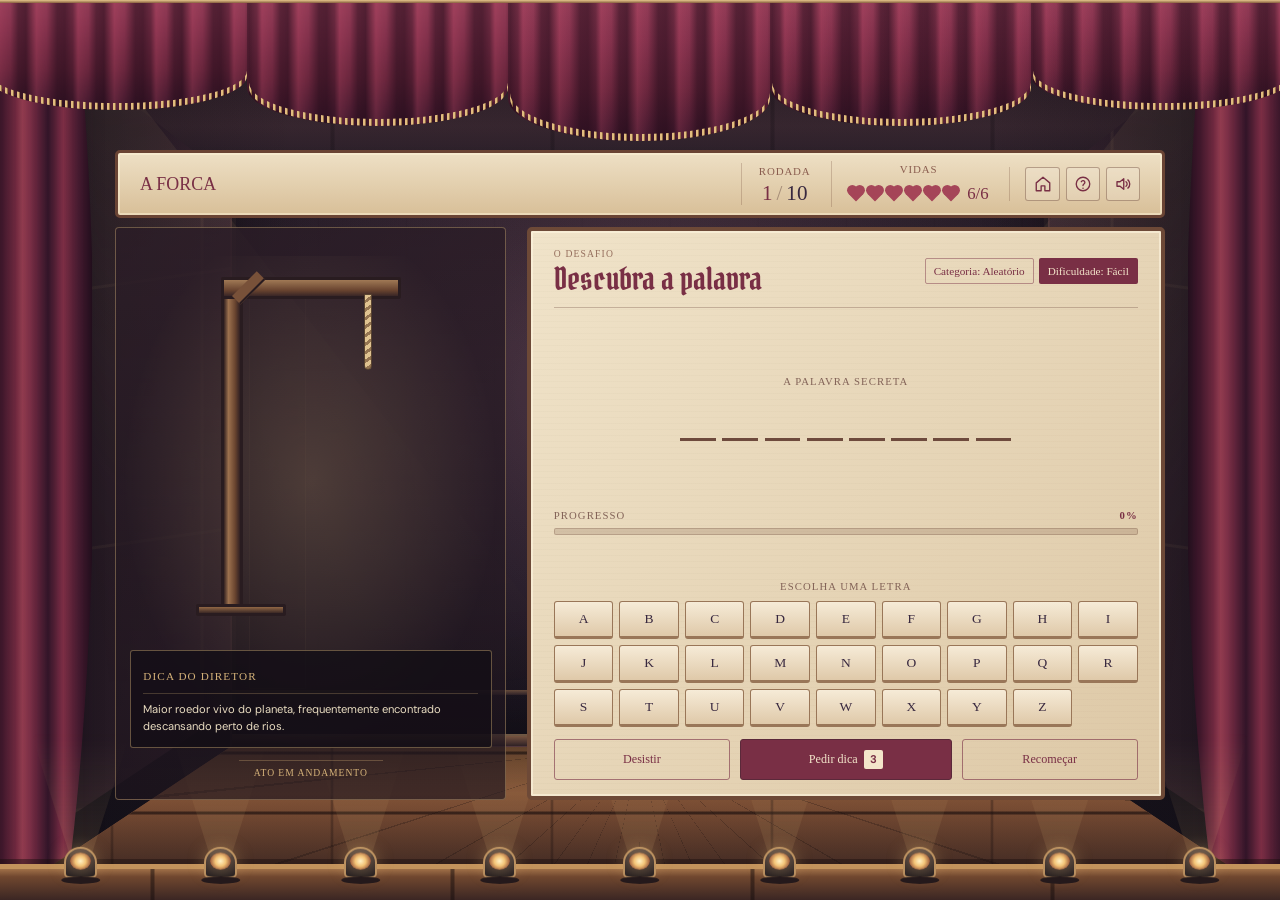
==== commit 4f932667: "feat: atualiza sistema de palavras, responsividade e efeitos visuais" ====
--- a/GameScreen.html
+++ b/GameScreen.html
@@ -7,6 +7,7 @@
   <meta name="theme-color" content="#17131c">
   <meta name="description" content="A Forca — O Teatro dos Condenados. Descubra as palavras antes que o espetáculo termine.">
   <title>A FORCA | Partida</title>
+  <link rel="icon" type="image/svg+xml" href="assets/favicon.svg">
 
   <link rel="preconnect" href="https://fonts.googleapis.com">
   <link rel="preconnect" href="https://fonts.gstatic.com" crossorigin>
@@ -18,11 +19,10 @@
 </head>
 
 <body class="game-page">
-  <div id="fireBackground" class="fire-background" aria-hidden="true">
-    <canvas id="fireCanvas"></canvas>
-  </div>
-
   <div class="app theater-game" id="appContainer">
+    <div id="fireBackground" class="fire-background" aria-hidden="true">
+      <canvas id="fireCanvas"></canvas>
+    </div>
     <div class="theater-backdrop" aria-hidden="true">
       <div class="backdrop-wall"></div>
 
@@ -89,8 +89,8 @@
     <main class="game-stage">
       <div class="game-status">
         <div class="game-status-intro">
-          <span class="status-eyebrow">EM CARTAZ</span>
-          <strong>O espetáculo começou</strong>
+          <span class="status-eyebrow"></span>
+          <strong>A FORCA</strong>
         </div>
 
         <div class="game-status-item game-status-round">
@@ -195,11 +195,6 @@
 
       <div class="game-stage-content">
         <section class="execution-area" aria-label="Palco da forca">
-          <div class="execution-heading">
-            <span class="execution-heading-line"></span>
-            <span>O DESTINO EM CENA</span>
-            <span class="execution-heading-line"></span>
-          </div>
 
           <div class="execution-spotlight" aria-hidden="true"></div>
 
@@ -388,6 +383,7 @@
   <div id="rankingList" hidden></div>
 
   <script src="./js/base64.js"></script>
+  <script src="./js/word-engine.js"></script>
   <script src="./js/script.js"></script>
 </body>
 </html>
--- a/css/Theater.css
+++ b/css/Theater.css
@@ -709,6 +709,10 @@
   .stage-floor-planks {
     clip-path: polygon(12% 0,88% 0,100% 100%,0 100%);
   }
+
+    .theater-modal-eyebrow{
+    display: none;
+  }
 }
 
 @media (max-width: 540px) {
--- a/css/GameScreen.css
+++ b/css/GameScreen.css
@@ -23,7 +23,7 @@
 }
 
 .game-page .theater-proscenium {
-  z-index: 15;
+  z-index: 4;
 }
 
 .game-page .theater-backdrop {
@@ -31,7 +31,7 @@
 }
 
 .game-page .stage-floor {
-  z-index: 12;
+  z-index: 4;
   overflow: visible;
 }
 
@@ -93,103 +93,36 @@
   opacity: .75;
 }
 
+.game-page .game-stage {
+  transform: translateY(clamp(16px, 5dvh, 25px));
+}
+
 @media (min-width: 761px) {
   .game-page .theater-game {
-    --stage-top-space: clamp(105px, 15dvh, 140px);
-    --stage-floor-front: clamp(25px, 4dvh, 35px);
-  }
-
-  .game-stage {
-    height: calc(100dvh - var(--stage-floor-front) - 28px);
-    padding-top: var(--stage-top-space);
-    box-sizing: border-box;
-    gap: 8px;
-  }
-
-  .game-stage-content {
+    display: flex;
+    align-items: center;
+    justify-content: center;
+  }
+
+  .game-page .game-stage {
+    flex: 0 1 auto;
+    height: min(650px, calc(100dvh - 240px));
     min-height: 0;
-    overflow: hidden;
-  }
-
-  .game-status {
-    min-height: 48px;
-    padding-top: 5px;
-    padding-bottom: 5px;
-  }
-
-  .game-panel {
+    margin: 0 auto;
+    padding-top: 0;
+    grid-template-rows: auto minmax(0, 1fr);
+  }
+
+  .game-page .game-stage-content {
     min-height: 0;
-    padding: 10px 14px;
-    overflow: hidden;
-  }
-
-  .game-panel-heading {
-    padding-bottom: 7px;
-  }
-
-  .word-container {
-    flex: 1 1 0;
-    min-height: 45px;
-    padding: 5px 0;
-    gap: 5px;
-  }
-
-  .word-display .letter {
-    height: clamp(25px, 3.5dvh, 34px);
-  }
-
-  .progress-area {
-    margin-bottom: 5px;
-  }
-
-  .message {
-    min-height: 18px;
-    margin-bottom: 4px;
-  }
-
-  .keyboard-section {
-    flex-shrink: 0;
-  }
-
-  .keyboard-heading {
-    margin-bottom: 4px;
-  }
-
-  .keyboard {
-    gap: 4px;
-  }
-
-  .key-btn {
-    height: clamp(24px, 3.7dvh, 32px);
-  }
-
-  .bottom-actions {
-    margin-top: 7px;
-  }
-
-  .bottom-actions button {
-    min-height: 29px;
-  }
-
-  .execution-area {
+  }
+
+  .game-page .execution-area,
+  .game-page .game-panel {
+    height: 100%;
     min-height: 0;
   }
-
-  .execution-area .hint-container {
-    margin-top: 5px;
-    margin-bottom: 5px;
-    padding: 8px;
-  }
-
-  .game-page .stage-floor {
-    z-index: 3;
-  }
-
-  .game-page .footlights {
-    z-index: 20;
-  }
-}
-
+}
 .game-stage {
   position: relative;
   z-index: 6;
@@ -233,7 +166,6 @@
   gap: 2px;
 }
 
-.status-eyebrow,
 .status-label {
   display: block;
   color: #8a5d4f;
@@ -431,28 +363,6 @@
   );
   border: 1px solid rgba(214, 179, 122, .4);
   border-radius: 4px;
-}
-
-.execution-heading {
-  position: relative;
-  z-index: 2;
-  display: flex;
-  align-items: center;
-  justify-content: center;
-  gap: 9px;
-  flex: 0 0 auto;
-  width: 100%;
-  color: #d6b37a;
-  font-family: "IM Fell English SC", Georgia, serif;
-  font-size: clamp(.68rem, 1.15dvh, .85rem);
-  letter-spacing: .13em;
-  white-space: nowrap;
-}
-
-.execution-heading-line {
-  width: 24px;
-  height: 1px;
-  background: rgba(214, 179, 122, .4);
 }
 
 .execution-spotlight {
@@ -486,10 +396,10 @@
 
 .gallows .pole {
   position: absolute;
-  bottom: 5%;
   left: 20%;
+  bottom: 8%;
   width: clamp(15px, 2vw, 22px);
-  height: 87%;
+  height: 80%;
   background: linear-gradient(
     90deg,
     #352322,
@@ -515,8 +425,8 @@
 
 .gallows .top-beam {
   position: absolute;
+  left: 20%;
   top: 8%;
-  left: 20%;
   width: 60%;
   height: clamp(15px, 2vw, 22px);
   background: linear-gradient(
@@ -1143,9 +1053,10 @@
 
 .fire-background {
   display: none;
-  position: fixed;
+  position: absolute;
   inset: 0;
-  z-index: 30;
+  z-index: 1;
+  overflow: hidden;
   pointer-events: none;
 }
 
@@ -1163,8 +1074,50 @@
   position: fixed;
   inset: 0;
   z-index: 50;
+  width: 100%;
+  height: 100dvh;
   overflow: hidden;
   pointer-events: none;
+}
+
+.confetti-piece {
+  position: absolute;
+  top: -30px;
+  opacity: 0;
+  pointer-events: none;
+  will-change: transform, opacity;
+  animation-name: confetti-fall;
+  animation-timing-function: linear;
+  animation-fill-mode: forwards;
+}
+
+@keyframes confetti-fall {
+  0% {
+    opacity: 0;
+    transform: translate3d(0, -20px, 0) rotate(0deg);
+  }
+
+  5% {
+    opacity: 1;
+  }
+
+  25% {
+    transform: translate3d(25px, 25vh, 0) rotate(180deg);
+  }
+
+  50% {
+    transform: translate3d(-20px, 50vh, 0) rotate(360deg);
+  }
+
+  75% {
+    opacity: 1;
+    transform: translate3d(30px, 75vh, 0) rotate(540deg);
+  }
+
+  100% {
+    opacity: 0;
+    transform: translate3d(-15px, 110vh, 0) rotate(720deg);
+  }
 }
 
 .shake-screen {
@@ -1375,6 +1328,8 @@
     overflow-x: hidden;
     overflow-y: auto;
   }
+
+
 
   .game-page .theater-game {
     --stage-top-space: 125px;
